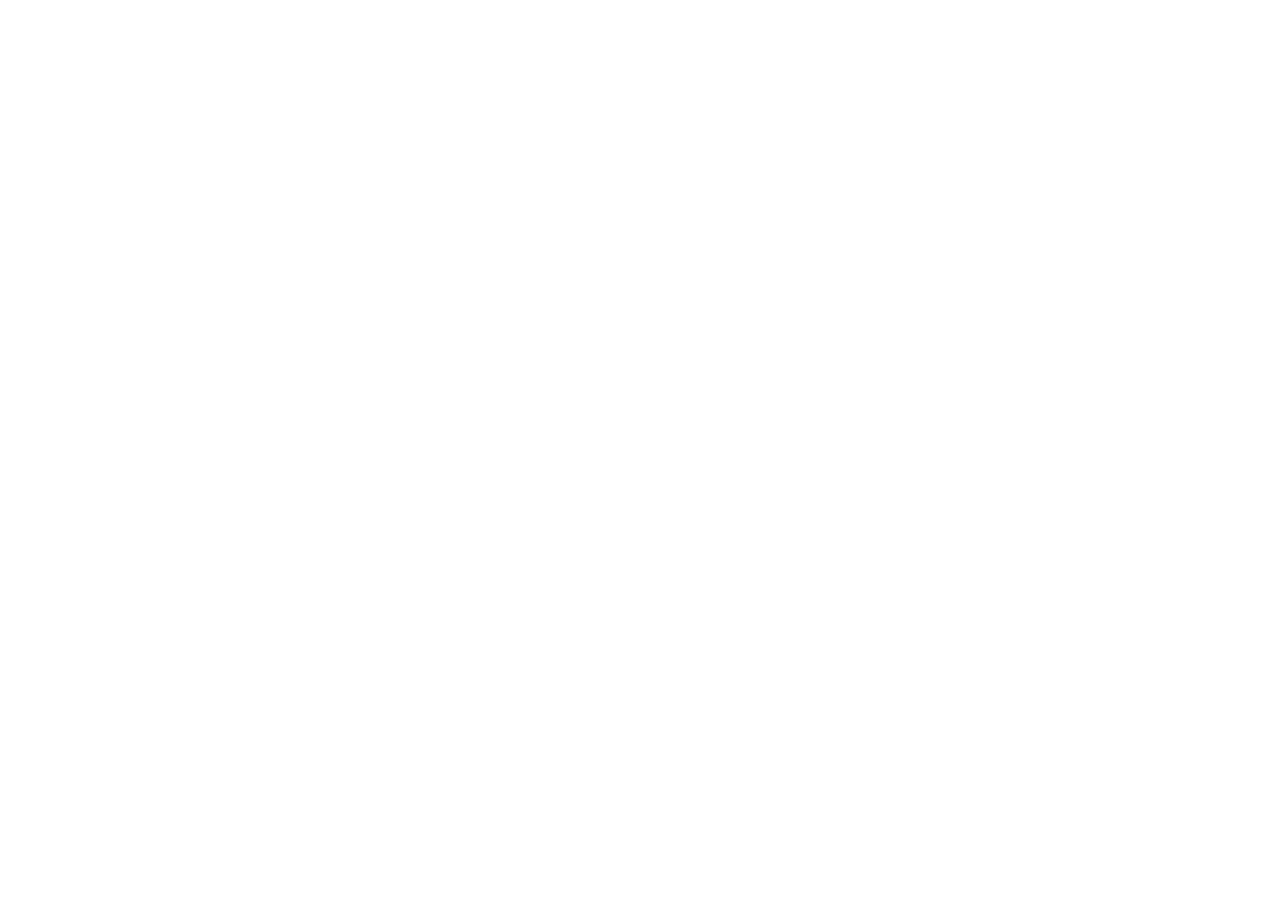
==== index.html @ df0ffbc9 "Updates" ====
<!doctype html><html lang="zh-Hant-TW"><head><meta charset="utf-8"/><meta name="viewport" content="width=device-width,initial-scale=1"/><meta name="description" content="「兩廳院售票系統」為國內最主要藝文票券銷售平台，2020年，兩廳院售票系統委託「國立通大學統計學研究所」分析2013～2019年藝文票券銷售資料，透過數據分析，帶您了解國內藝文消費樣貌及產業發展趨勢。"/><title>兩廳院售票系統消費行為報告</title><link href="./static/css/2.98e8484f.chunk.css" rel="stylesheet"></head><body><noscript>You need to enable JavaScript to run this app.</noscript><div id="root"></div><script>!function(e){function r(r){for(var n,l,a=r[0],f=r[1],i=r[2],p=0,s=[];p<a.length;p++)l=a[p],Object.prototype.hasOwnProperty.call(o,l)&&o[l]&&s.push(o[l][0]),o[l]=0;for(n in f)Object.prototype.hasOwnProperty.call(f,n)&&(e[n]=f[n]);for(c&&c(r);s.length;)s.shift()();return u.push.apply(u,i||[]),t()}function t(){for(var e,r=0;r<u.length;r++){for(var t=u[r],n=!0,a=1;a<t.length;a++){var f=t[a];0!==o[f]&&(n=!1)}n&&(u.splice(r--,1),e=l(l.s=t[0]))}return e}var n={},o={1:0},u=[];function l(r){if(n[r])return n[r].exports;var t=n[r]={i:r,l:!1,exports:{}};return e[r].call(t.exports,t,t.exports,l),t.l=!0,t.exports}l.m=e,l.c=n,l.d=function(e,r,t){l.o(e,r)||Object.defineProperty(e,r,{enumerable:!0,get:t})},l.r=function(e){"undefined"!=typeof Symbol&&Symbol.toStringTag&&Object.defineProperty(e,Symbol.toStringTag,{value:"Module"}),Object.defineProperty(e,"__esModule",{value:!0})},l.t=function(e,r){if(1&r&&(e=l(e)),8&r)return e;if(4&r&&"object"==typeof e&&e&&e.__esModule)return e;var t=Object.create(null);if(l.r(t),Object.defineProperty(t,"default",{enumerable:!0,value:e}),2&r&&"string"!=typeof e)for(var n in e)l.d(t,n,function(r){return e[r]}.bind(null,n));return t},l.n=function(e){var r=e&&e.__esModule?function(){return e.default}:function(){return e};return l.d(r,"a",r),r},l.o=function(e,r){return Object.prototype.hasOwnProperty.call(e,r)},l.p="./";var a=this["webpackJsonpstyled-cra"]=this["webpackJsonpstyled-cra"]||[],f=a.push.bind(a);a.push=r,a=a.slice();for(var i=0;i<a.length;i++)r(a[i]);var c=f;t()}([])</script><script src="./static/js/2.d400d074.chunk.js"></script><script src="./static/js/main.a916b24e.chunk.js"></script></body></html>
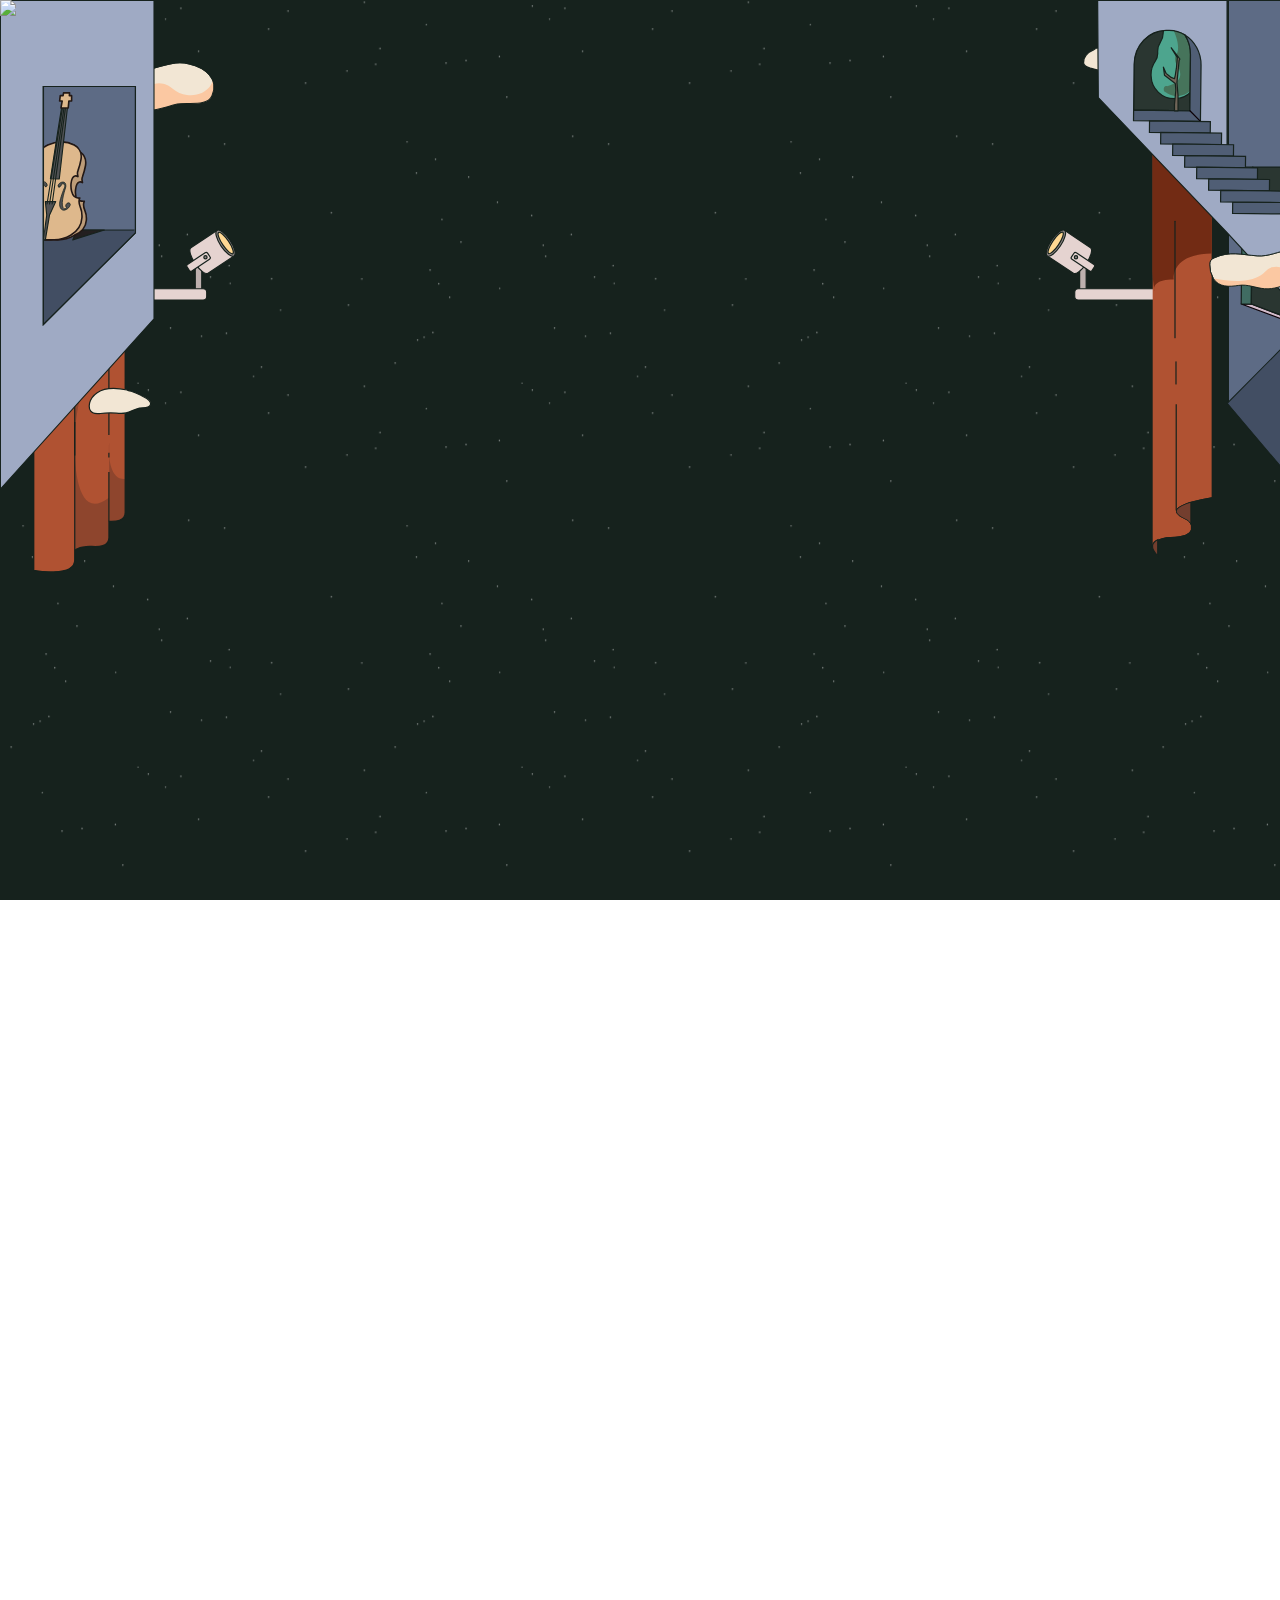
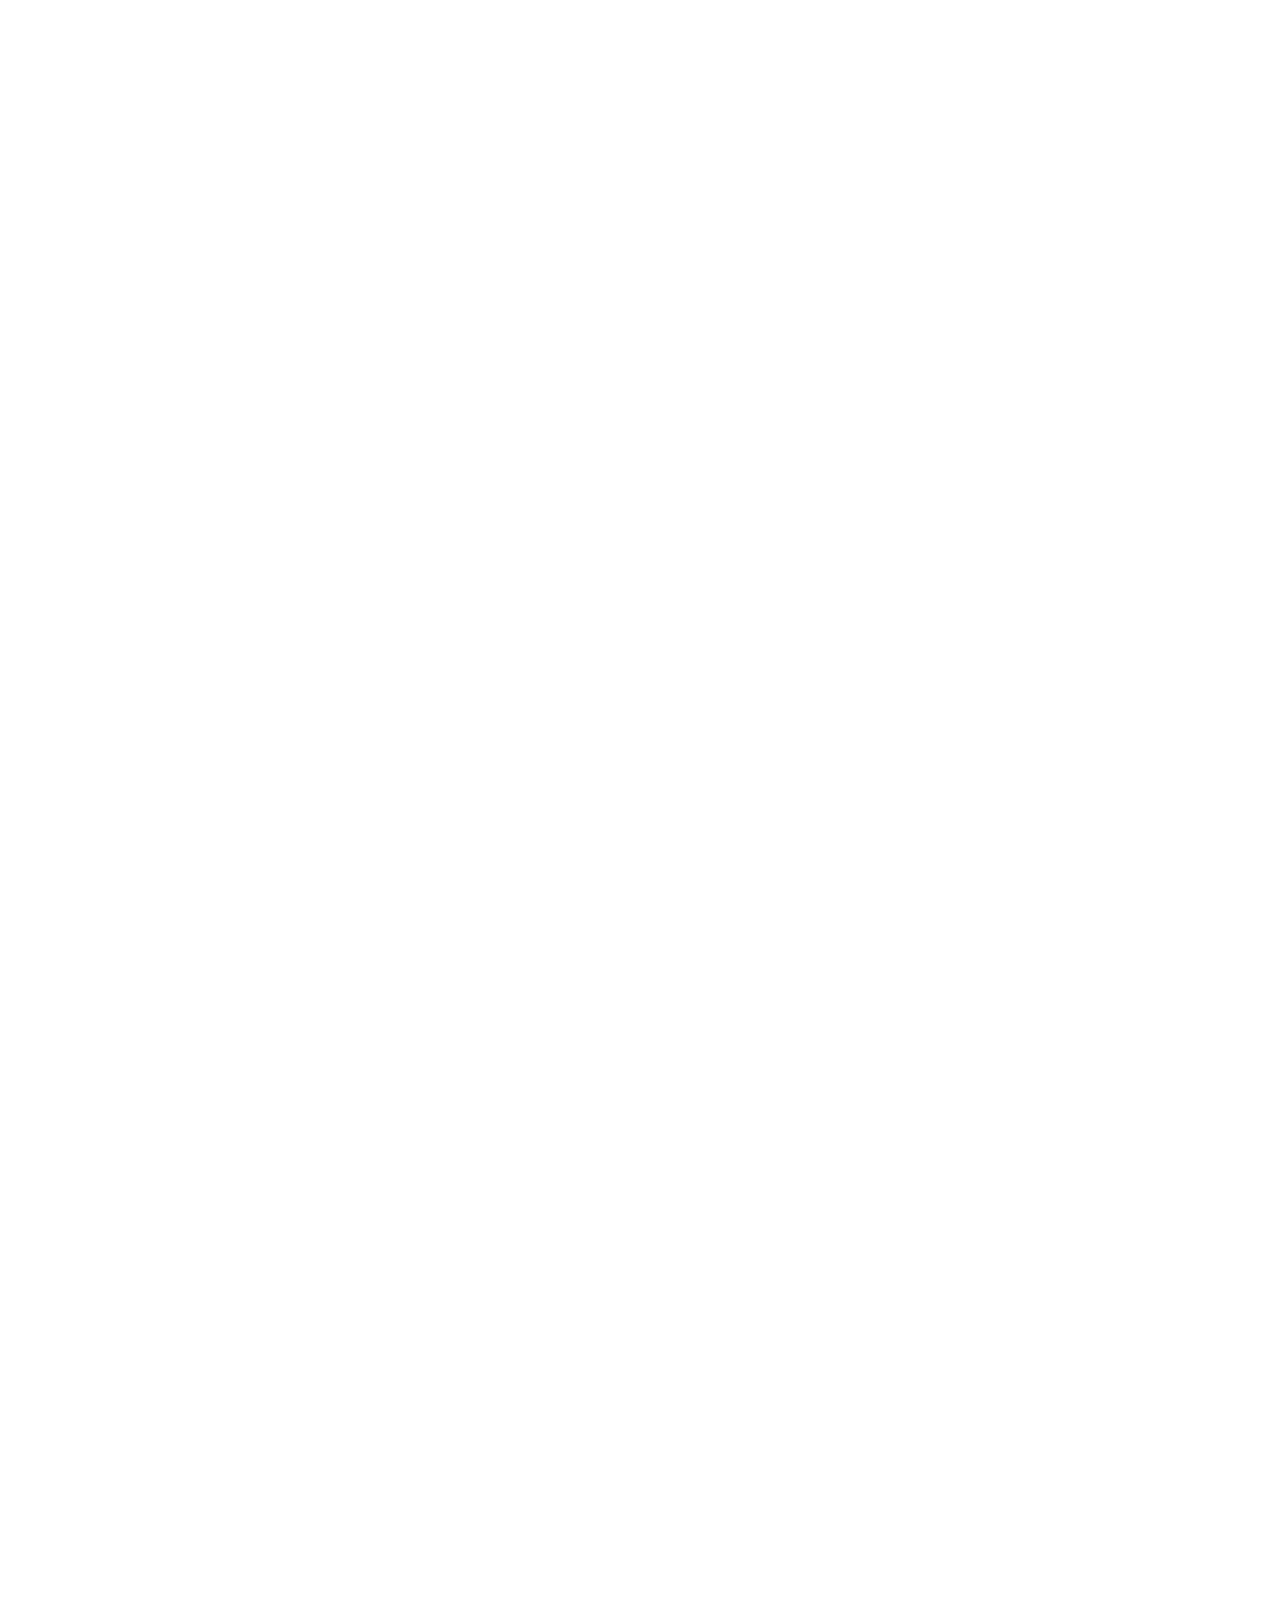
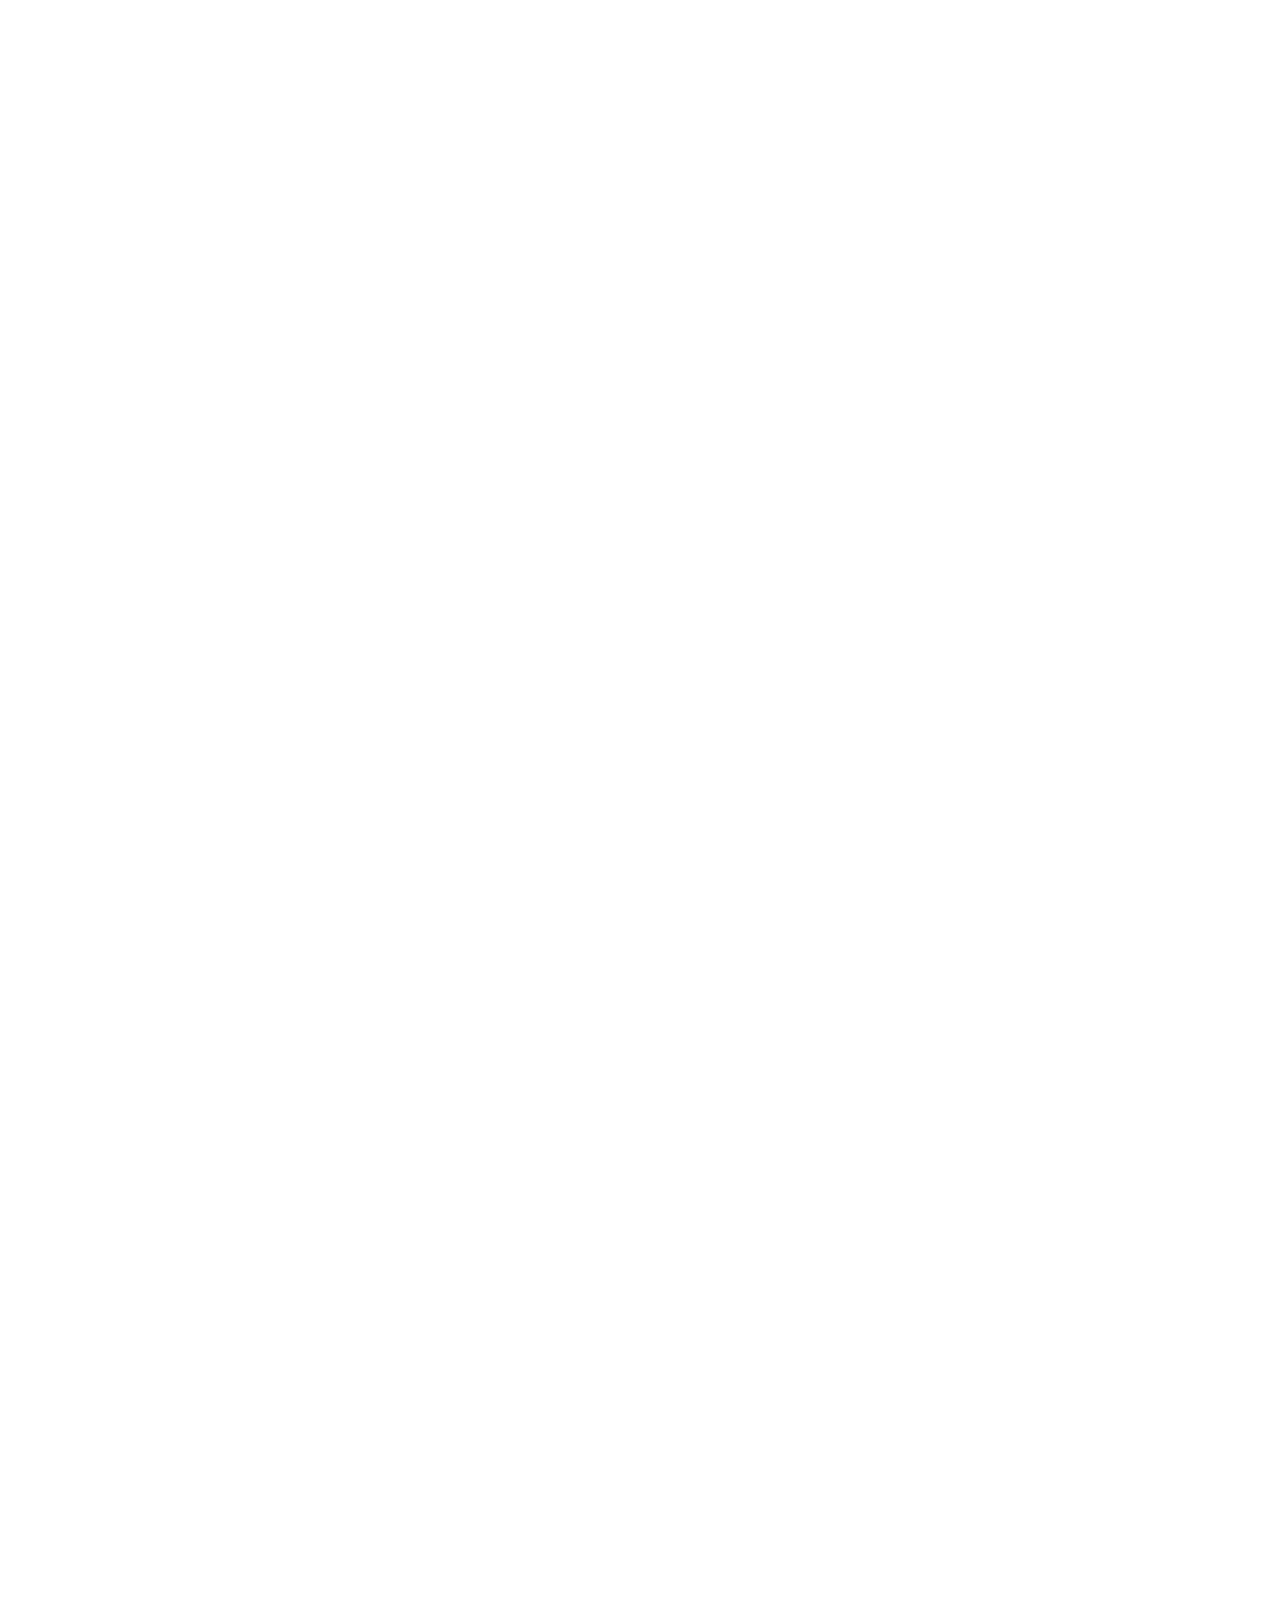
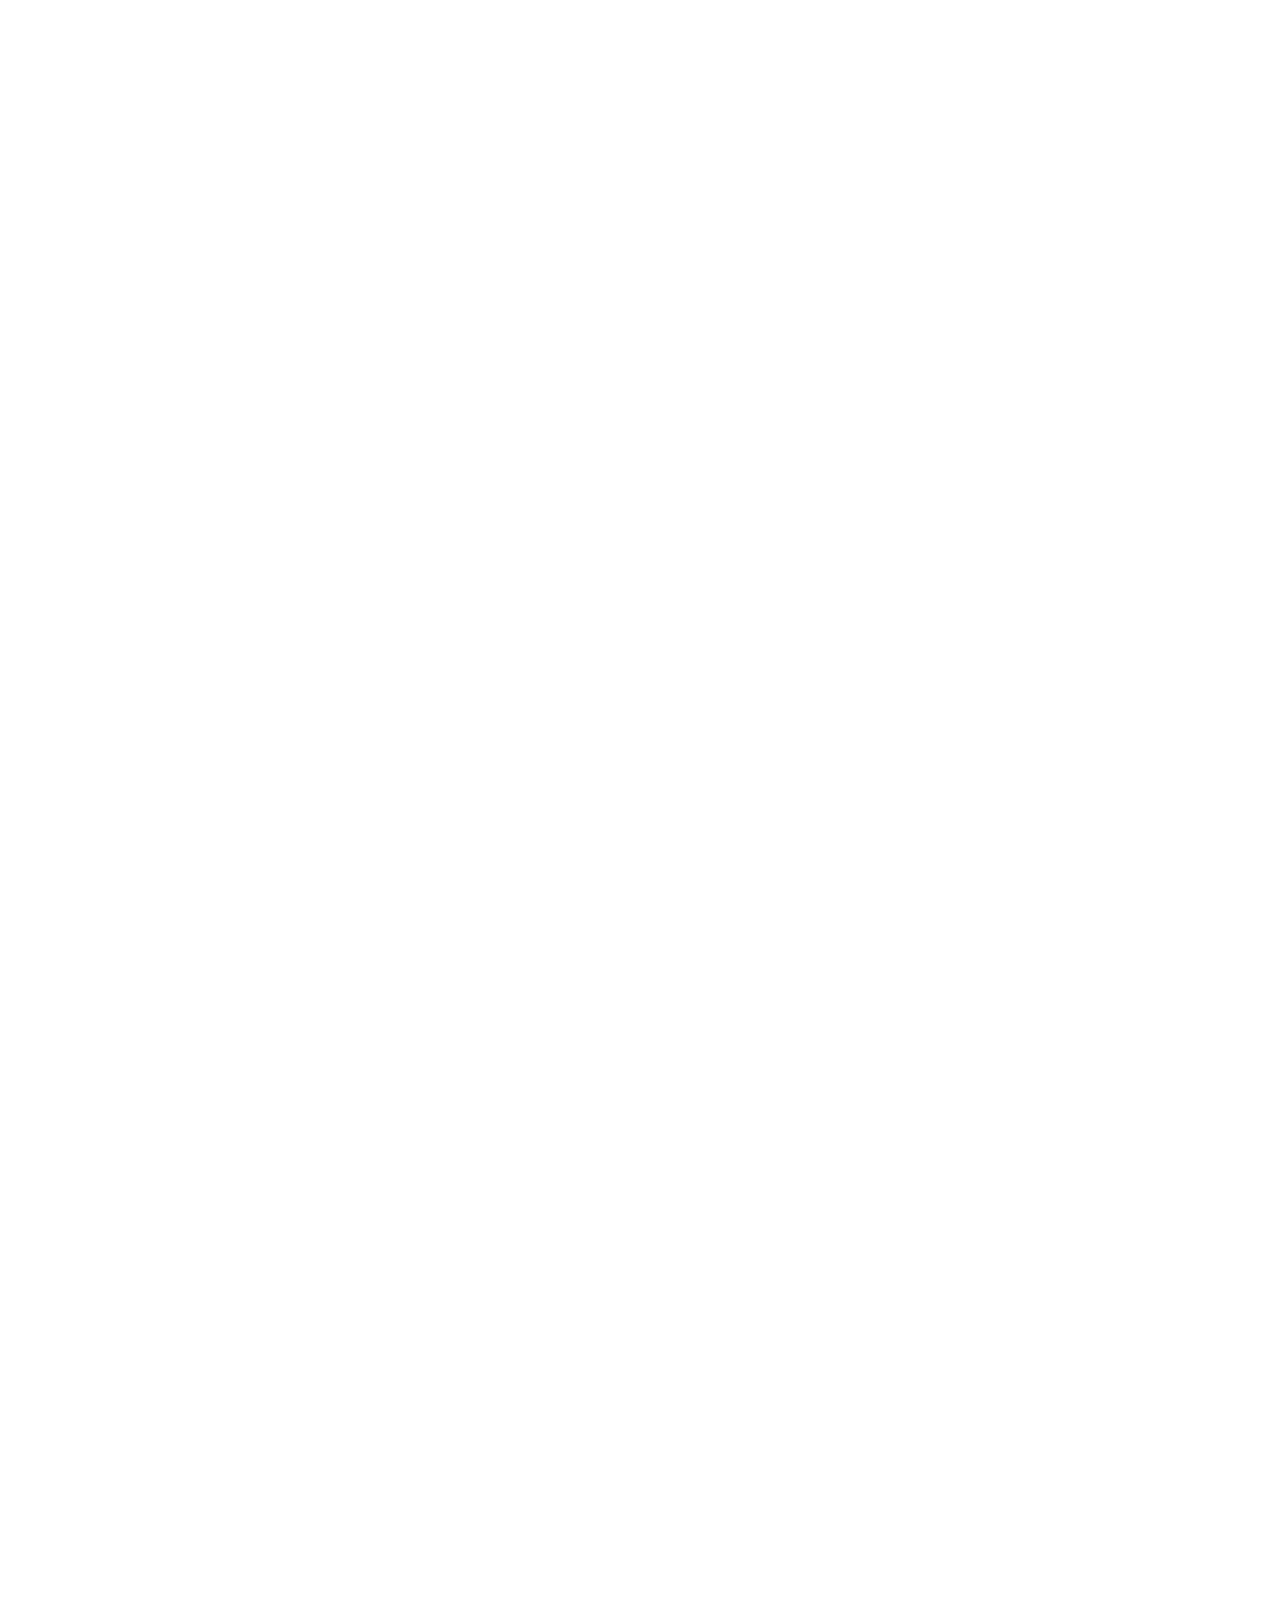
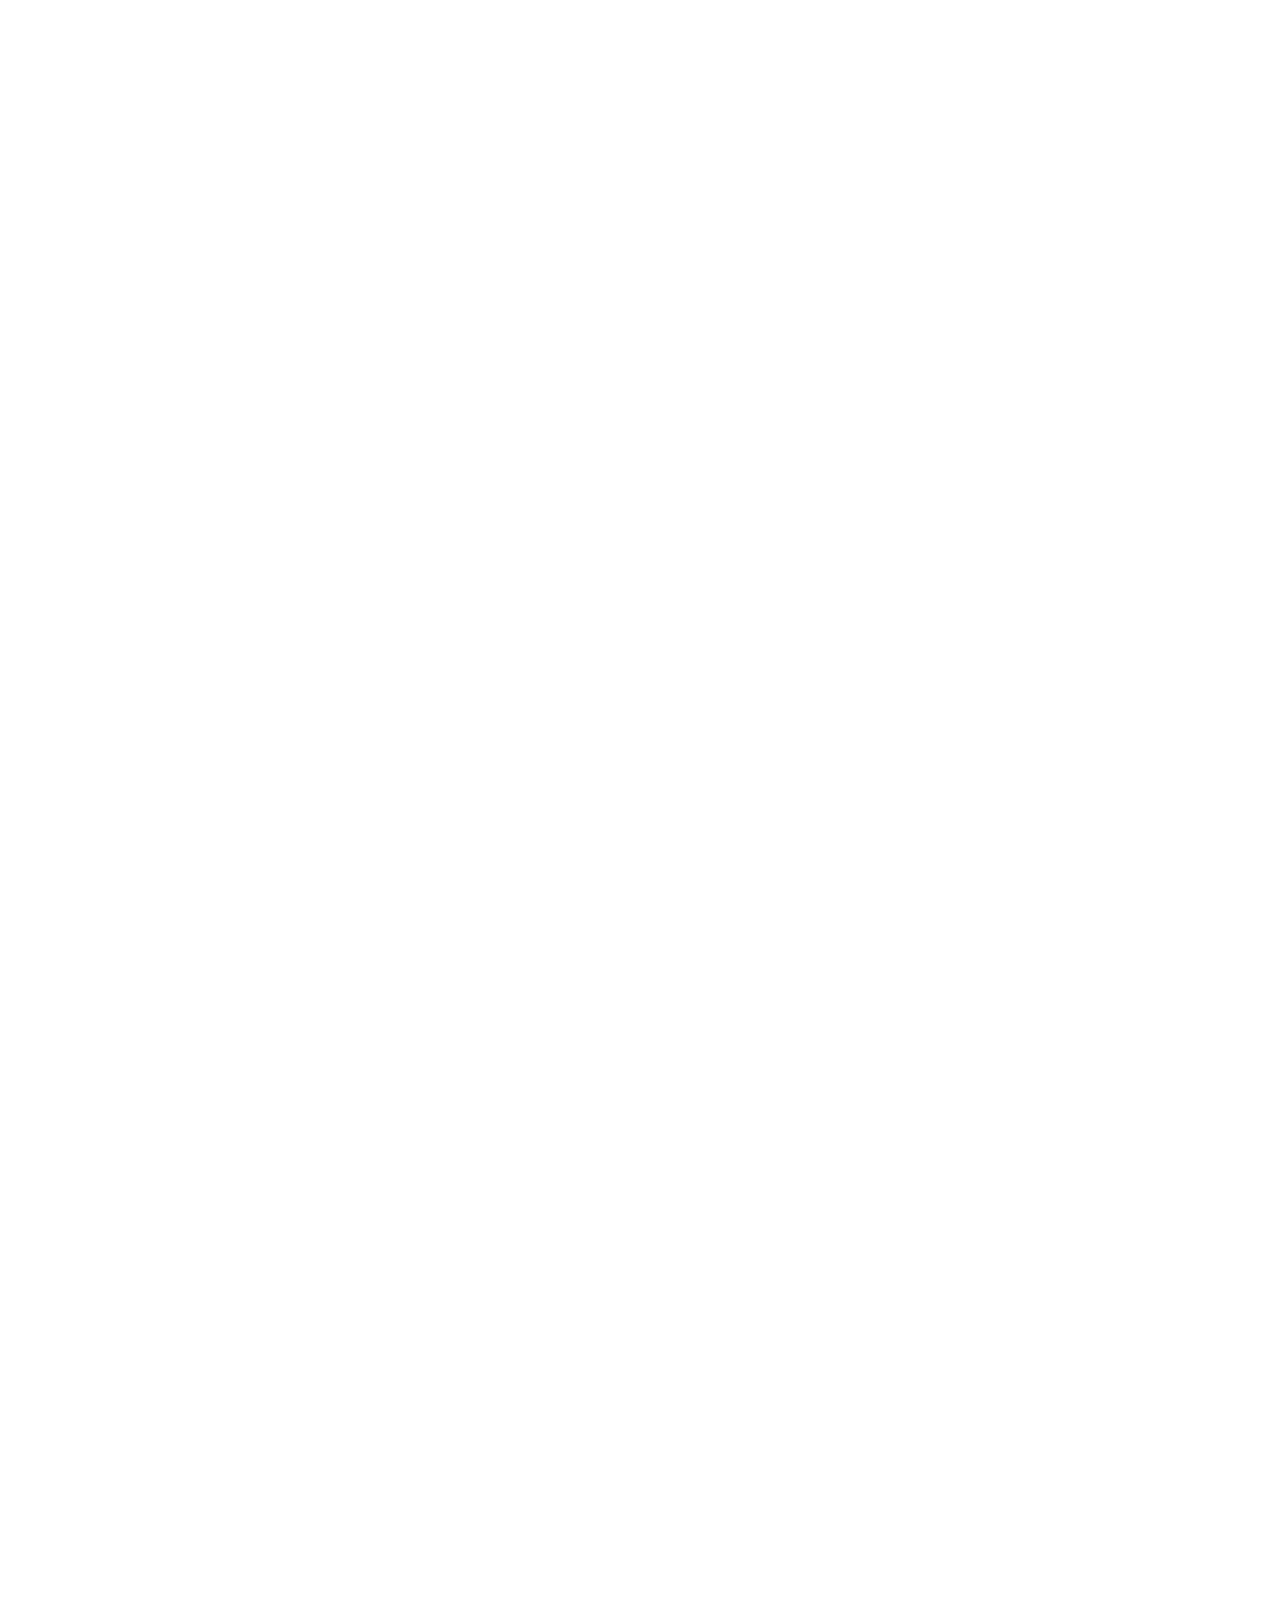
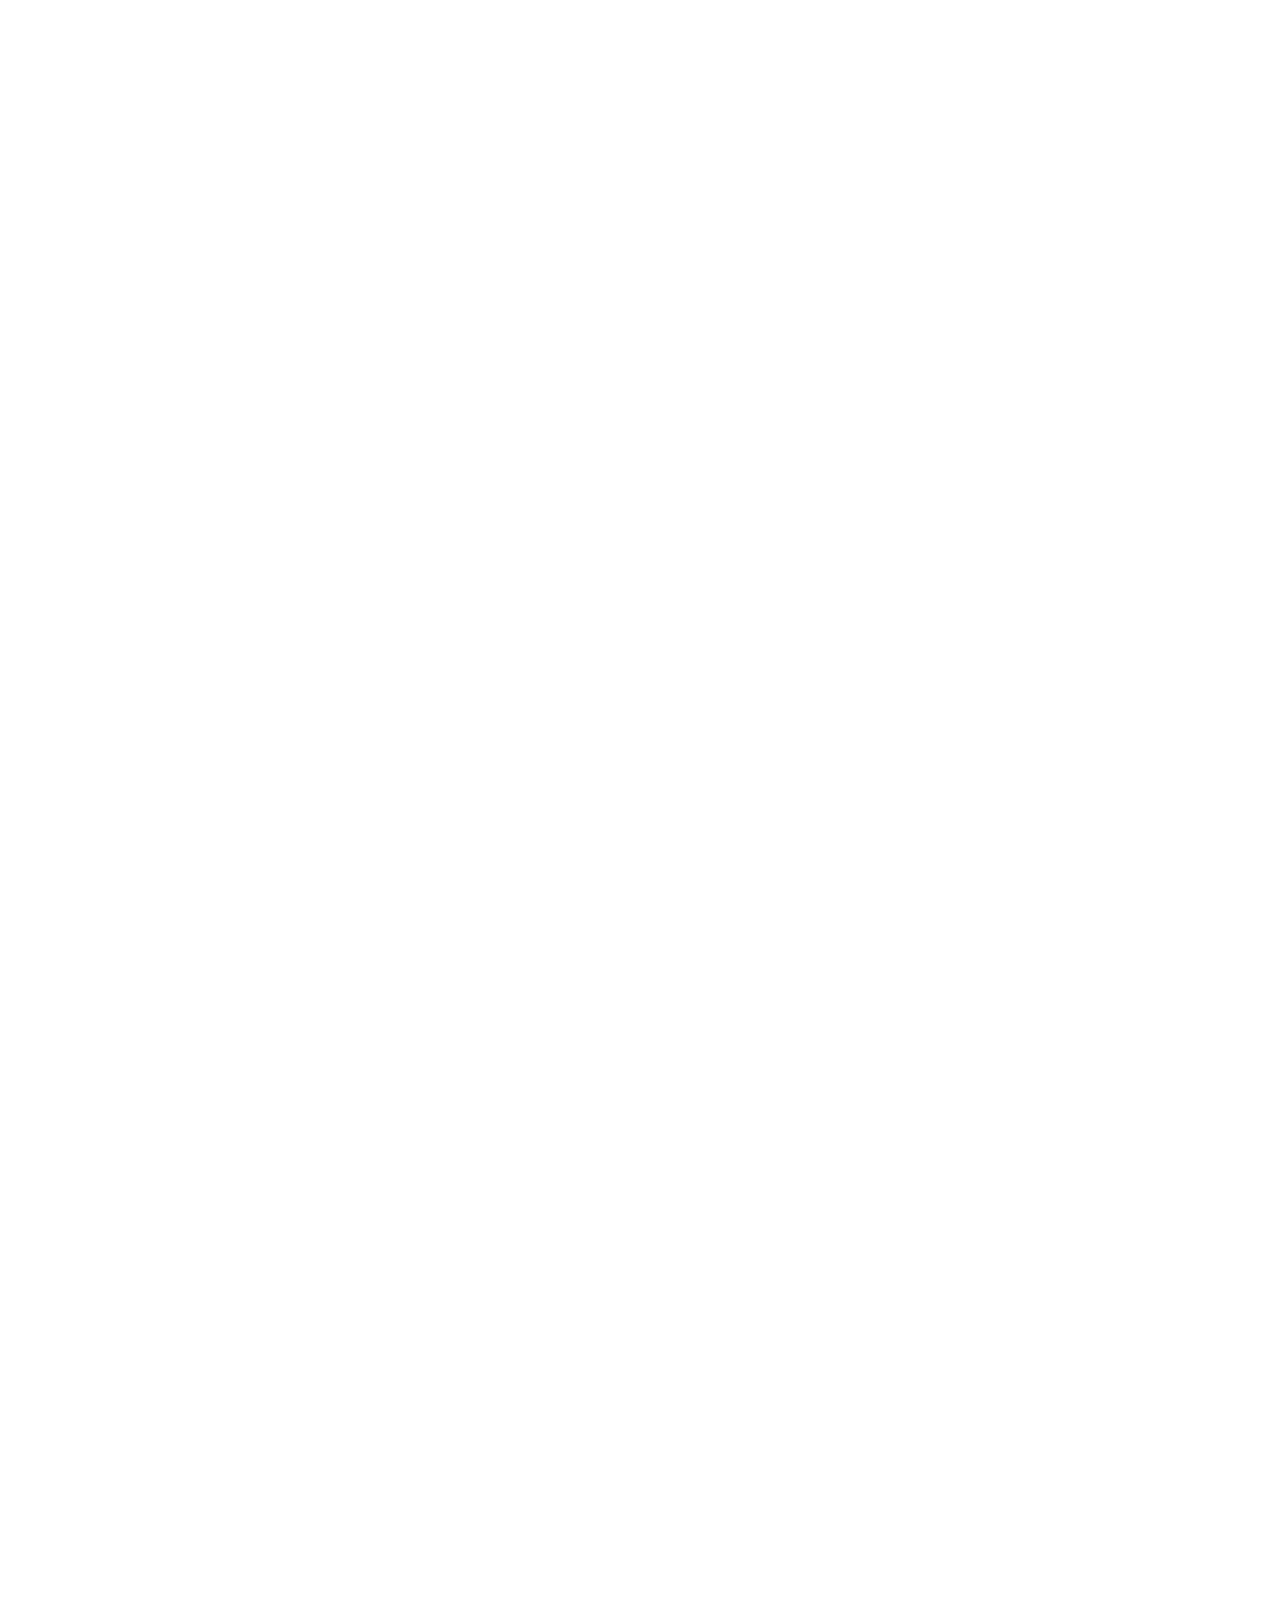
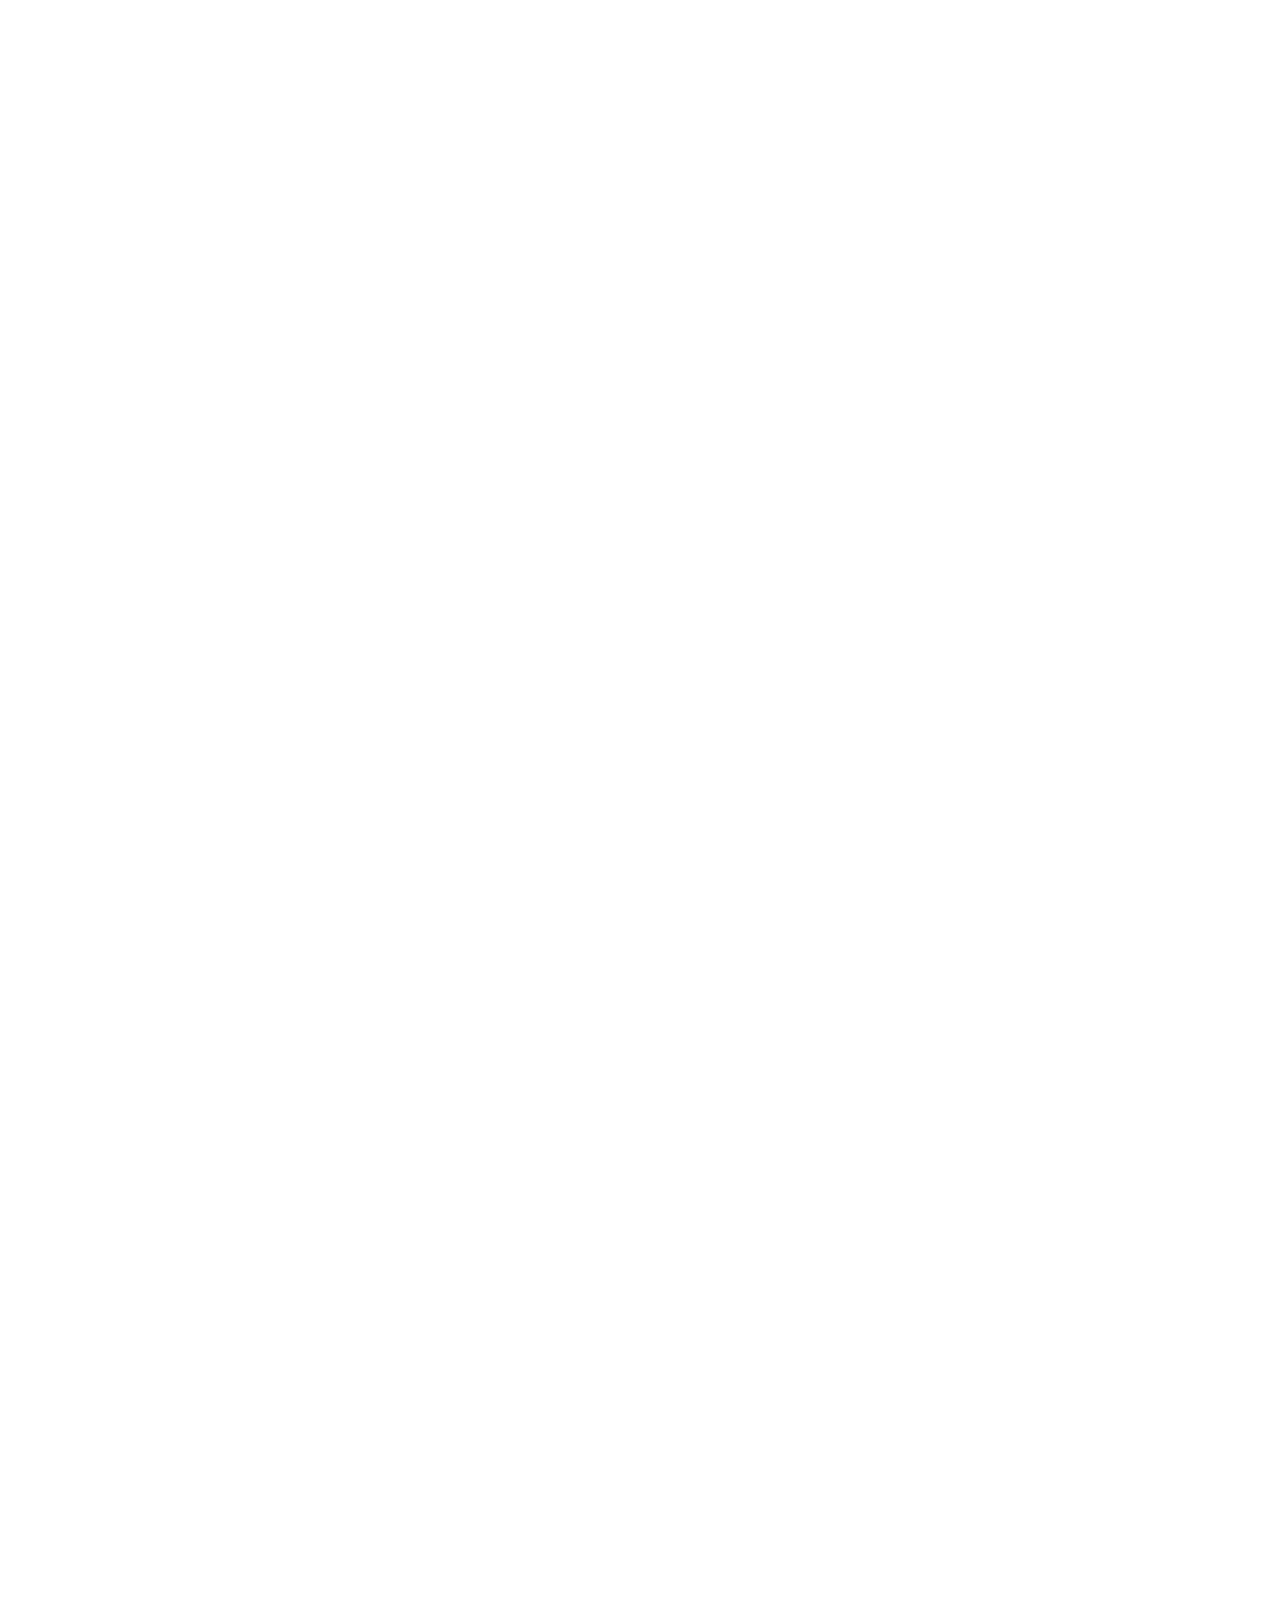
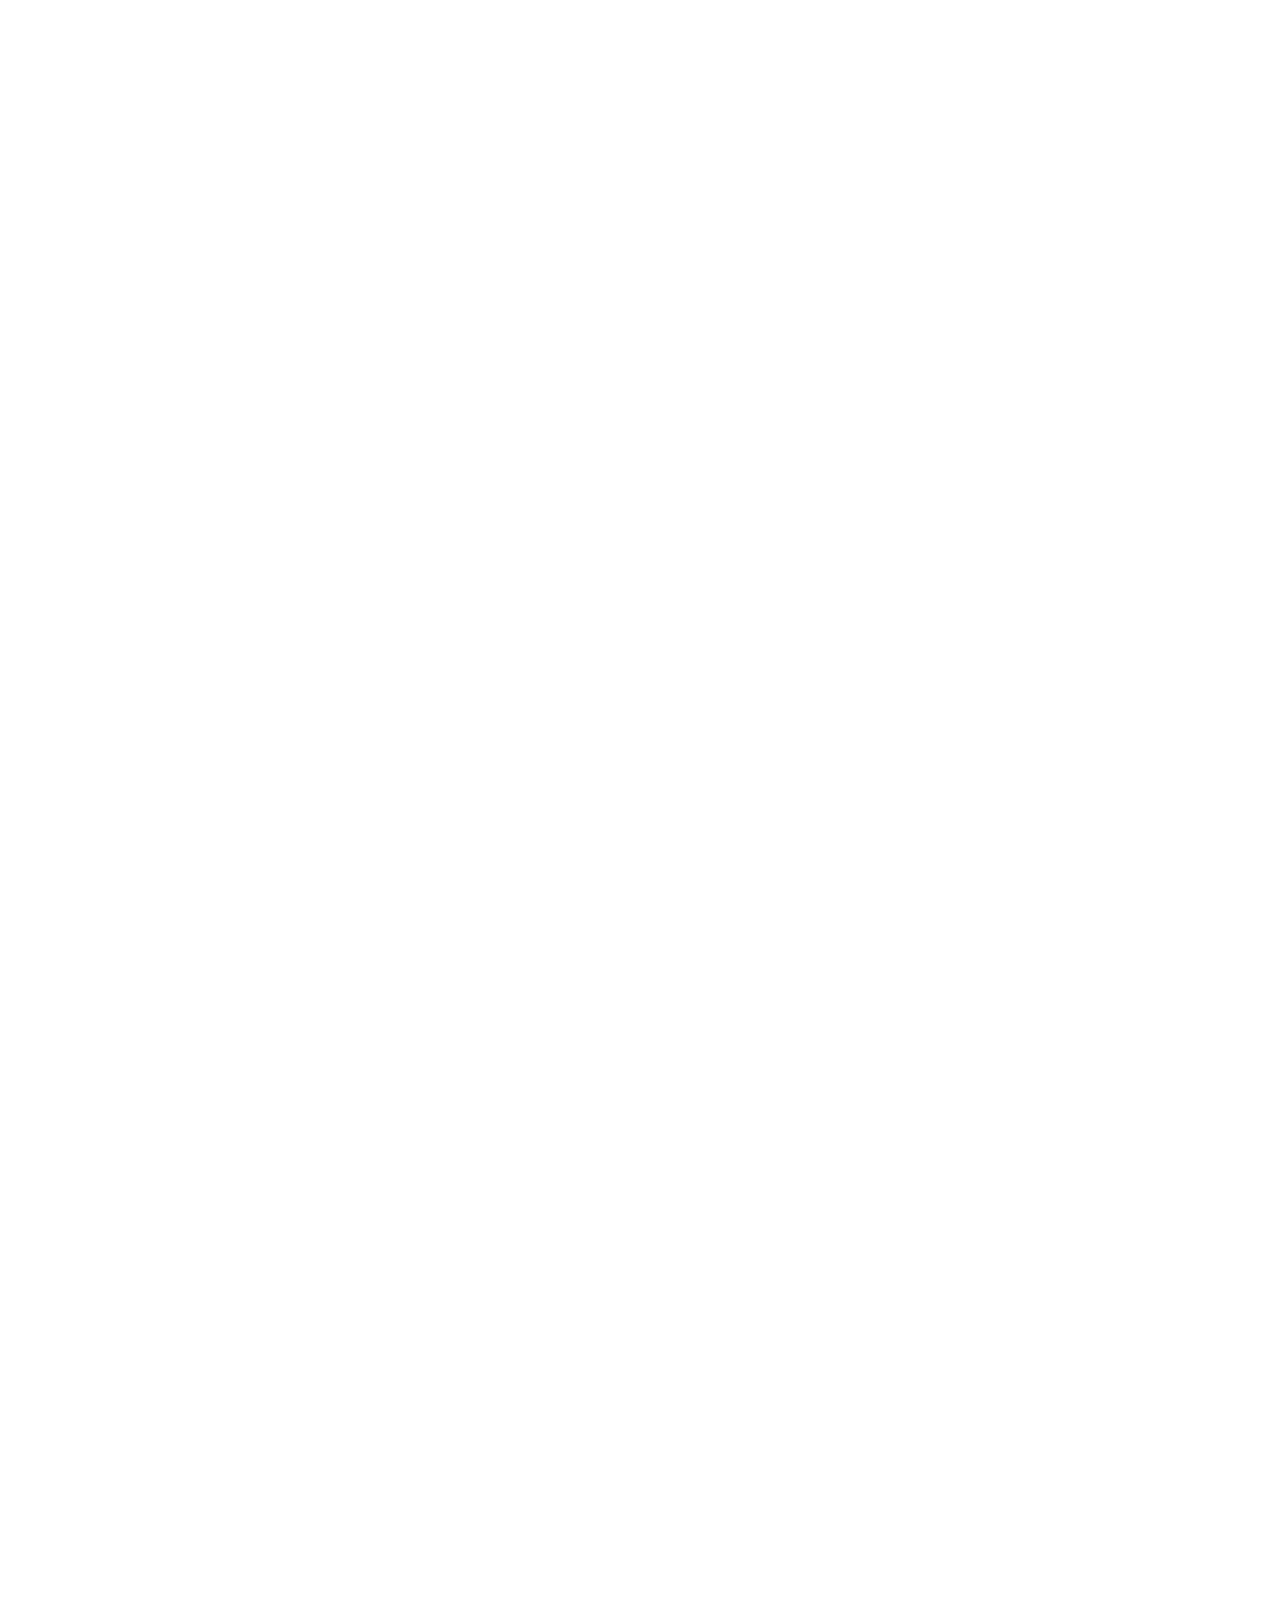
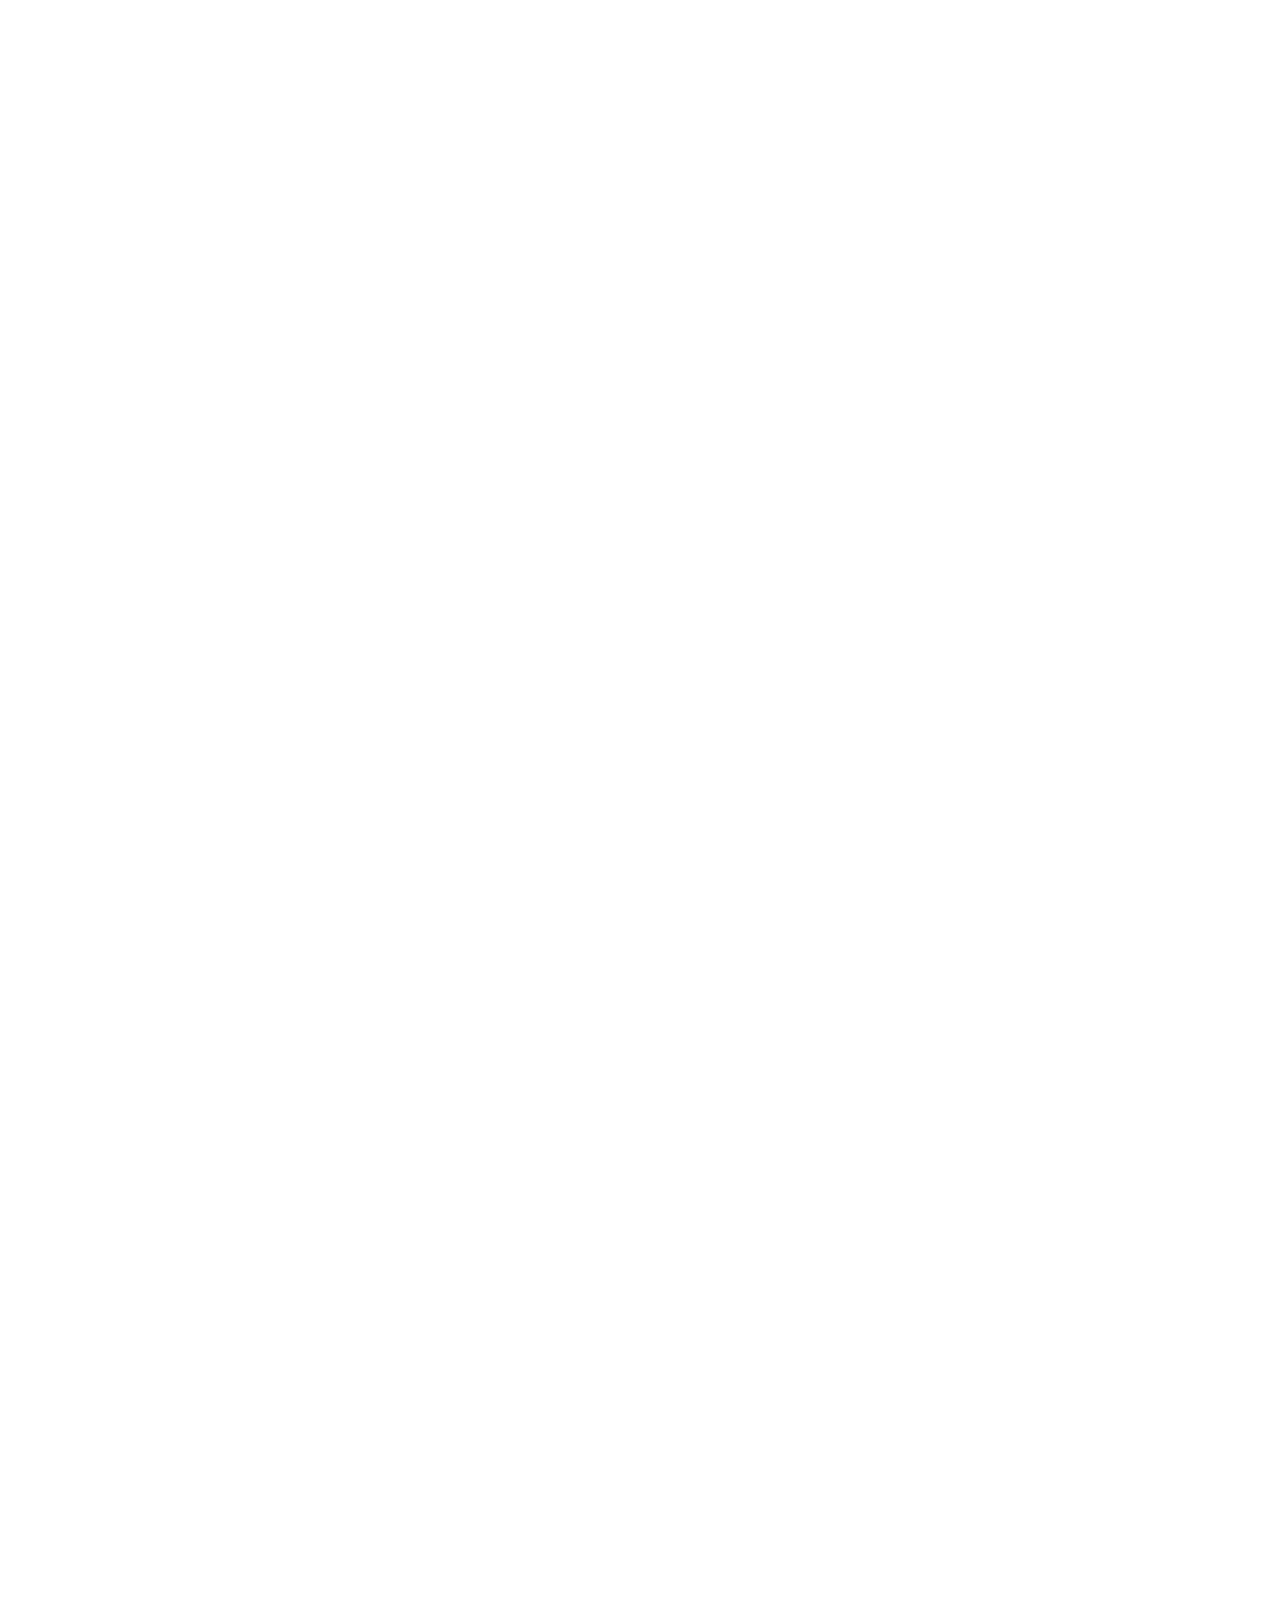
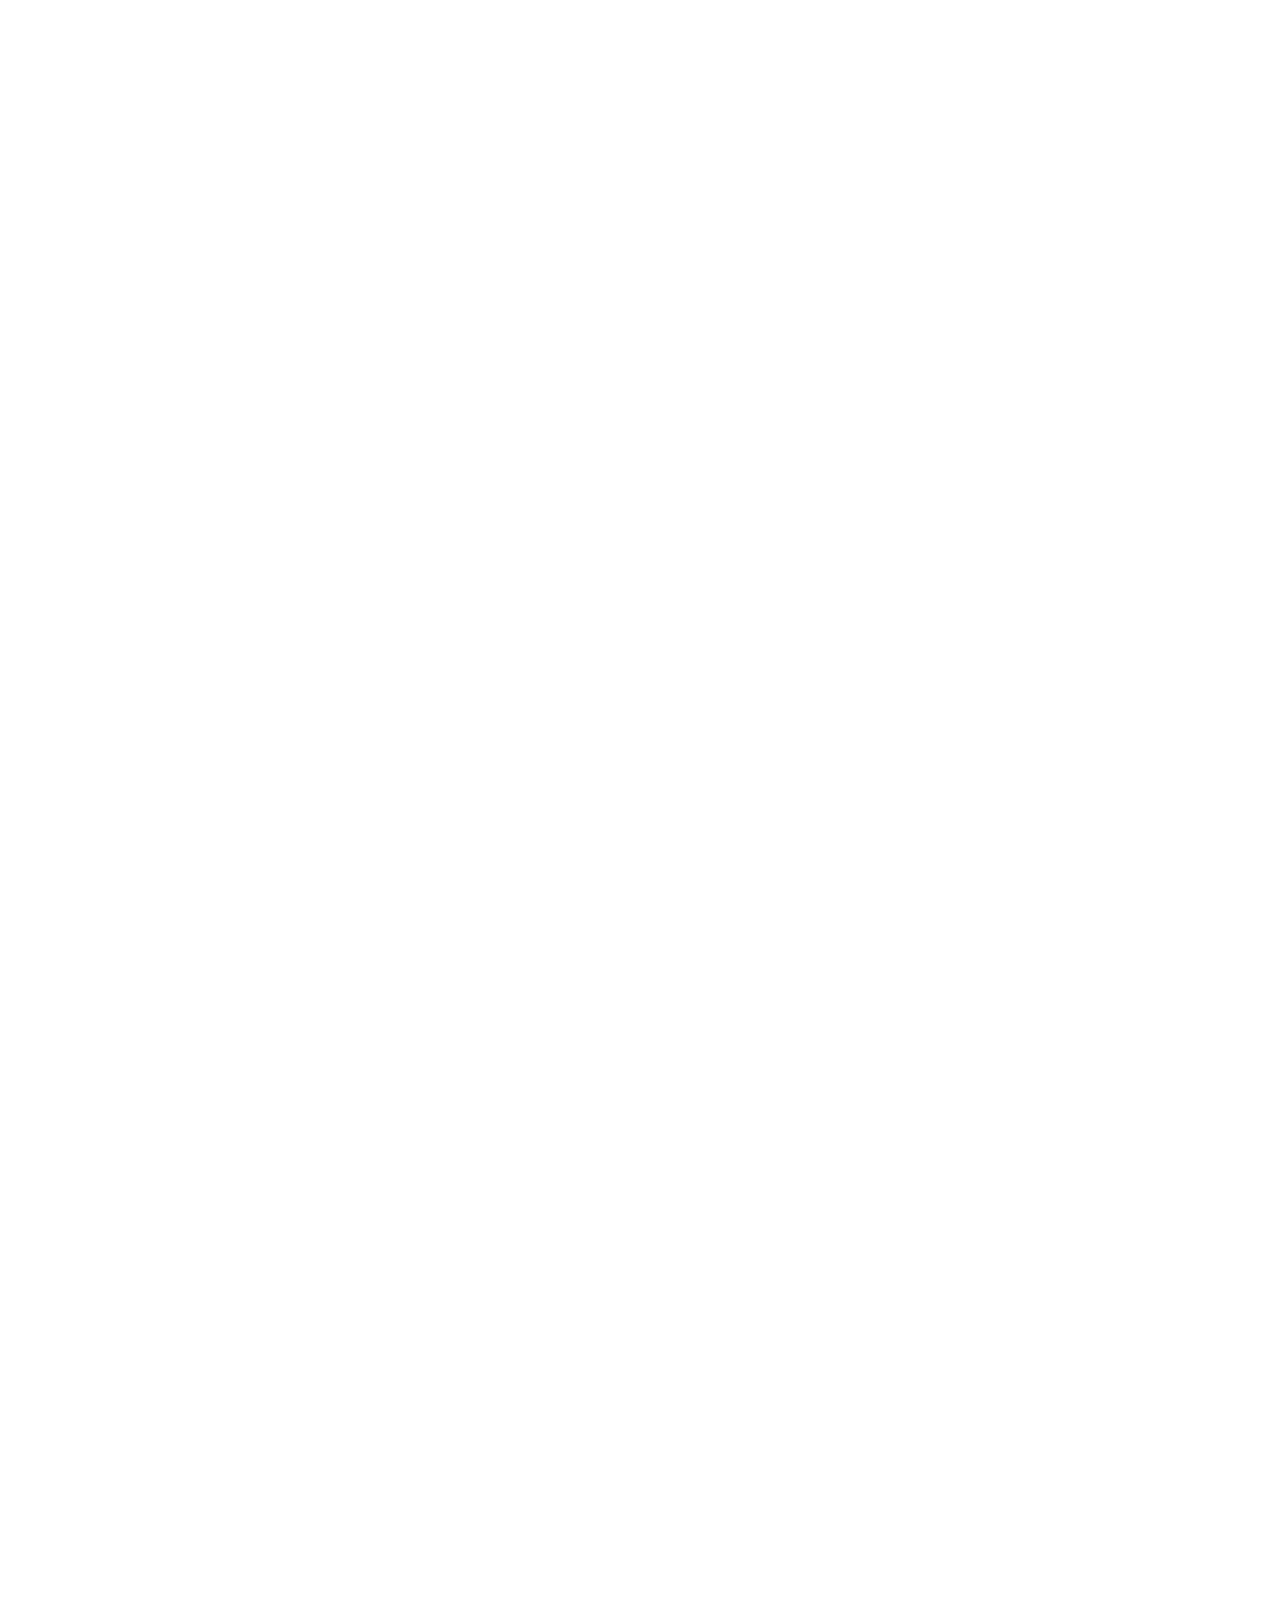
==== commit d676f775: "Updates" ====
--- a/index.html
+++ b/index.html
@@ -1 +1 @@
-<!doctype html><html lang="zh-Hant-TW"><head><meta charset="utf-8"/><meta name="viewport" content="width=device-width,initial-scale=1"/><meta name="description" content="「兩廳院售票系統」為國內最主要藝文票券銷售平台，2020年，兩廳院售票系統委託「國立通大學統計學研究所」分析2013～2019年藝文票券銷售資料，透過數據分析，帶您了解國內藝文消費樣貌及產業發展趨勢。"/><title>兩廳院售票系統消費行為報告</title><link href="./static/css/2.98e8484f.chunk.css" rel="stylesheet"></head><body><noscript>You need to enable JavaScript to run this app.</noscript><div id="root"></div><script>!function(e){function r(r){for(var n,l,a=r[0],f=r[1],i=r[2],p=0,s=[];p<a.length;p++)l=a[p],Object.prototype.hasOwnProperty.call(o,l)&&o[l]&&s.push(o[l][0]),o[l]=0;for(n in f)Object.prototype.hasOwnProperty.call(f,n)&&(e[n]=f[n]);for(c&&c(r);s.length;)s.shift()();return u.push.apply(u,i||[]),t()}function t(){for(var e,r=0;r<u.length;r++){for(var t=u[r],n=!0,a=1;a<t.length;a++){var f=t[a];0!==o[f]&&(n=!1)}n&&(u.splice(r--,1),e=l(l.s=t[0]))}return e}var n={},o={1:0},u=[];function l(r){if(n[r])return n[r].exports;var t=n[r]={i:r,l:!1,exports:{}};return e[r].call(t.exports,t,t.exports,l),t.l=!0,t.exports}l.m=e,l.c=n,l.d=function(e,r,t){l.o(e,r)||Object.defineProperty(e,r,{enumerable:!0,get:t})},l.r=function(e){"undefined"!=typeof Symbol&&Symbol.toStringTag&&Object.defineProperty(e,Symbol.toStringTag,{value:"Module"}),Object.defineProperty(e,"__esModule",{value:!0})},l.t=function(e,r){if(1&r&&(e=l(e)),8&r)return e;if(4&r&&"object"==typeof e&&e&&e.__esModule)return e;var t=Object.create(null);if(l.r(t),Object.defineProperty(t,"default",{enumerable:!0,value:e}),2&r&&"string"!=typeof e)for(var n in e)l.d(t,n,function(r){return e[r]}.bind(null,n));return t},l.n=function(e){var r=e&&e.__esModule?function(){return e.default}:function(){return e};return l.d(r,"a",r),r},l.o=function(e,r){return Object.prototype.hasOwnProperty.call(e,r)},l.p="./";var a=this["webpackJsonpstyled-cra"]=this["webpackJsonpstyled-cra"]||[],f=a.push.bind(a);a.push=r,a=a.slice();for(var i=0;i<a.length;i++)r(a[i]);var c=f;t()}([])</script><script src="./static/js/2.d400d074.chunk.js"></script><script src="./static/js/main.a916b24e.chunk.js"></script></body></html>+<!doctype html><html lang="zh-Hant-TW"><head><meta charset="utf-8"/><meta name="viewport" content="width=device-width,initial-scale=1"/><meta name="description" content="「兩廳院售票系統」為國內最主要藝文票券銷售平台，2020年，兩廳院售票系統委託「國立通大學統計學研究所」分析2013～2019年藝文票券銷售資料，透過數據分析，帶您了解國內藝文消費樣貌及產業發展趨勢。"/><title>兩廳院售票系統消費行為報告</title><link href="./static/css/2.20c35983.chunk.css" rel="stylesheet"></head><body><noscript>You need to enable JavaScript to run this app.</noscript><div id="root"></div><script>!function(e){function r(r){for(var n,l,a=r[0],f=r[1],i=r[2],p=0,s=[];p<a.length;p++)l=a[p],Object.prototype.hasOwnProperty.call(o,l)&&o[l]&&s.push(o[l][0]),o[l]=0;for(n in f)Object.prototype.hasOwnProperty.call(f,n)&&(e[n]=f[n]);for(c&&c(r);s.length;)s.shift()();return u.push.apply(u,i||[]),t()}function t(){for(var e,r=0;r<u.length;r++){for(var t=u[r],n=!0,a=1;a<t.length;a++){var f=t[a];0!==o[f]&&(n=!1)}n&&(u.splice(r--,1),e=l(l.s=t[0]))}return e}var n={},o={1:0},u=[];function l(r){if(n[r])return n[r].exports;var t=n[r]={i:r,l:!1,exports:{}};return e[r].call(t.exports,t,t.exports,l),t.l=!0,t.exports}l.m=e,l.c=n,l.d=function(e,r,t){l.o(e,r)||Object.defineProperty(e,r,{enumerable:!0,get:t})},l.r=function(e){"undefined"!=typeof Symbol&&Symbol.toStringTag&&Object.defineProperty(e,Symbol.toStringTag,{value:"Module"}),Object.defineProperty(e,"__esModule",{value:!0})},l.t=function(e,r){if(1&r&&(e=l(e)),8&r)return e;if(4&r&&"object"==typeof e&&e&&e.__esModule)return e;var t=Object.create(null);if(l.r(t),Object.defineProperty(t,"default",{enumerable:!0,value:e}),2&r&&"string"!=typeof e)for(var n in e)l.d(t,n,function(r){return e[r]}.bind(null,n));return t},l.n=function(e){var r=e&&e.__esModule?function(){return e.default}:function(){return e};return l.d(r,"a",r),r},l.o=function(e,r){return Object.prototype.hasOwnProperty.call(e,r)},l.p="./";var a=this["webpackJsonpstyled-cra"]=this["webpackJsonpstyled-cra"]||[],f=a.push.bind(a);a.push=r,a=a.slice();for(var i=0;i<a.length;i++)r(a[i]);var c=f;t()}([])</script><script src="./static/js/2.ee20896f.chunk.js"></script><script src="./static/js/main.5aaf200c.chunk.js"></script></body></html>--- a/static/css/2.20c35983.chunk.css
+++ b/static/css/2.20c35983.chunk.css
@@ -0,0 +1,2 @@
+@charset "UTF-8";*,:after,:before{box-sizing:border-box}:after,:before{text-decoration:inherit;vertical-align:inherit}html{cursor:default;line-height:1.5;-moz-tab-size:4;tab-size:4;-webkit-tap-highlight-color:transparent;-ms-text-size-adjust:100%;-webkit-text-size-adjust:100%;word-break:break-word}body{margin:0}h1{font-size:2em;margin:.67em 0}dl dl,dl ol,dl ul,ol dl,ol ol,ol ul,ul dl,ul ol,ul ul{margin:0}hr{height:0;overflow:visible}main{display:block}nav ol,nav ul{list-style:none;padding:0}pre{font-family:monospace,monospace;font-size:1em}a{background-color:transparent}abbr[title]{text-decoration:underline;-webkit-text-decoration:underline dotted;text-decoration:underline dotted}b,strong{font-weight:bolder}code,kbd,samp{font-family:monospace,monospace;font-size:1em}small{font-size:80%}audio,canvas,iframe,img,svg,video{vertical-align:middle}audio,video{display:inline-block}audio:not([controls]){display:none;height:0}iframe,img{border-style:none}svg:not([fill]){fill:currentColor}svg:not(:root){overflow:hidden}table{border-collapse:collapse}button,input,select{margin:0}button{overflow:visible;text-transform:none}[type=button],[type=reset],[type=submit],button{-webkit-appearance:button}fieldset{border:1px solid #a0a0a0;padding:.35em .75em .625em}input{overflow:visible}legend{color:inherit;display:table;max-width:100%;white-space:normal}progress{display:inline-block;vertical-align:baseline}select{text-transform:none}textarea{margin:0;overflow:auto;resize:vertical}[type=checkbox],[type=radio]{padding:0}[type=search]{-webkit-appearance:textfield;outline-offset:-2px}::-webkit-inner-spin-button,::-webkit-outer-spin-button{height:auto}::-webkit-input-placeholder{color:inherit;opacity:.54}::-webkit-search-decoration{-webkit-appearance:none}::-webkit-file-upload-button{-webkit-appearance:button;font:inherit}::-moz-focus-inner{border-style:none;padding:0}:-moz-focusring{outline:1px dotted ButtonText}:-moz-ui-invalid{box-shadow:none}details,dialog{display:block}dialog{background-color:#fff;border:solid;color:#000;height:-moz-fit-content;height:-webkit-fit-content;height:fit-content;left:0;margin:auto;padding:1em;position:absolute;right:0;width:-moz-fit-content;width:-webkit-fit-content;width:fit-content}dialog:not([open]){display:none}summary{display:list-item}canvas{display:inline-block}template{display:none}[tabindex],a,area,button,input,label,select,summary,textarea{touch-action:manipulation}[hidden]{display:none}[aria-busy=true]{cursor:progress}[aria-controls]{cursor:pointer}[aria-disabled=true],[disabled]{cursor:not-allowed}[aria-hidden=false][hidden]{display:inline;display:initial}[aria-hidden=false][hidden]:not(:focus){clip:rect(0,0,0,0);position:absolute}.slick-slider{box-sizing:border-box;-webkit-user-select:none;-moz-user-select:none;-ms-user-select:none;user-select:none;-webkit-touch-callout:none;-khtml-user-select:none;touch-action:pan-y;-webkit-tap-highlight-color:transparent}.slick-list,.slick-slider{position:relative;display:block}.slick-list{overflow:hidden;margin:0;padding:0}.slick-list:focus{outline:none}.slick-list.dragging{cursor:pointer;cursor:hand}.slick-slider .slick-list,.slick-slider .slick-track{transform:translateZ(0)}.slick-track{position:relative;top:0;left:0;display:block;margin-left:auto;margin-right:auto}.slick-track:after,.slick-track:before{display:table;content:""}.slick-track:after{clear:both}.slick-loading .slick-track{visibility:hidden}.slick-slide{display:none;float:left;height:100%;min-height:1px}[dir=rtl] .slick-slide{float:right}.slick-slide img{display:block}.slick-slide.slick-loading img{display:none}.slick-slide.dragging img{pointer-events:none}.slick-initialized .slick-slide{display:block}.slick-loading .slick-slide{visibility:hidden}.slick-vertical .slick-slide{display:block;height:auto;border:1px solid transparent}.slick-arrow.slick-hidden{display:none}.slick-loading .slick-list{background:#fff url([data-uri]) 50% no-repeat}@font-face{font-family:"slick";font-weight:400;font-style:normal;src:url(../../static/media/slick.ced611da.eot);src:url(../../static/media/slick.ced611da.eot?#iefix) format("embedded-opentype"),url(../../static/media/slick.b7c9e1e4.woff) format("woff"),url(../../static/media/slick.d41f55a7.ttf) format("truetype"),url(../../static/media/slick.f97e3bbf.svg#slick) format("svg")}.slick-next,.slick-prev{font-size:0;line-height:0;position:absolute;top:50%;display:block;width:20px;height:20px;padding:0;transform:translateY(-50%);cursor:pointer;border:none}.slick-next,.slick-next:focus,.slick-next:hover,.slick-prev,.slick-prev:focus,.slick-prev:hover{color:transparent;outline:none;background:transparent}.slick-next:focus:before,.slick-next:hover:before,.slick-prev:focus:before,.slick-prev:hover:before{opacity:1}.slick-next.slick-disabled:before,.slick-prev.slick-disabled:before{opacity:.25}.slick-next:before,.slick-prev:before{font-family:"slick";font-size:20px;line-height:1;opacity:.75;color:#fff;-webkit-font-smoothing:antialiased;-moz-osx-font-smoothing:grayscale}.slick-prev{left:-25px}[dir=rtl] .slick-prev{right:-25px;left:auto}.slick-prev:before{content:"←"}[dir=rtl] .slick-prev:before{content:"→"}.slick-next{right:-25px}[dir=rtl] .slick-next{right:auto;left:-25px}.slick-next:before{content:"→"}[dir=rtl] .slick-next:before{content:"←"}.slick-dotted.slick-slider{margin-bottom:30px}.slick-dots{position:absolute;bottom:-25px;display:block;width:100%;padding:0;margin:0;list-style:none;text-align:center}.slick-dots li{position:relative;display:inline-block;margin:0 5px;padding:0}.slick-dots li,.slick-dots li button{width:20px;height:20px;cursor:pointer}.slick-dots li button{font-size:0;line-height:0;display:block;padding:5px;color:transparent;border:0;outline:none;background:transparent}.slick-dots li button:focus,.slick-dots li button:hover{outline:none}.slick-dots li button:focus:before,.slick-dots li button:hover:before{opacity:1}.slick-dots li button:before{font-family:"slick";font-size:6px;line-height:20px;position:absolute;top:0;left:0;width:20px;height:20px;content:"•";text-align:center;opacity:.25;color:#000;-webkit-font-smoothing:antialiased;-moz-osx-font-smoothing:grayscale}.slick-dots li.slick-active button:before{opacity:.75;color:#000}
+/*# sourceMappingURL=2.20c35983.chunk.css.map */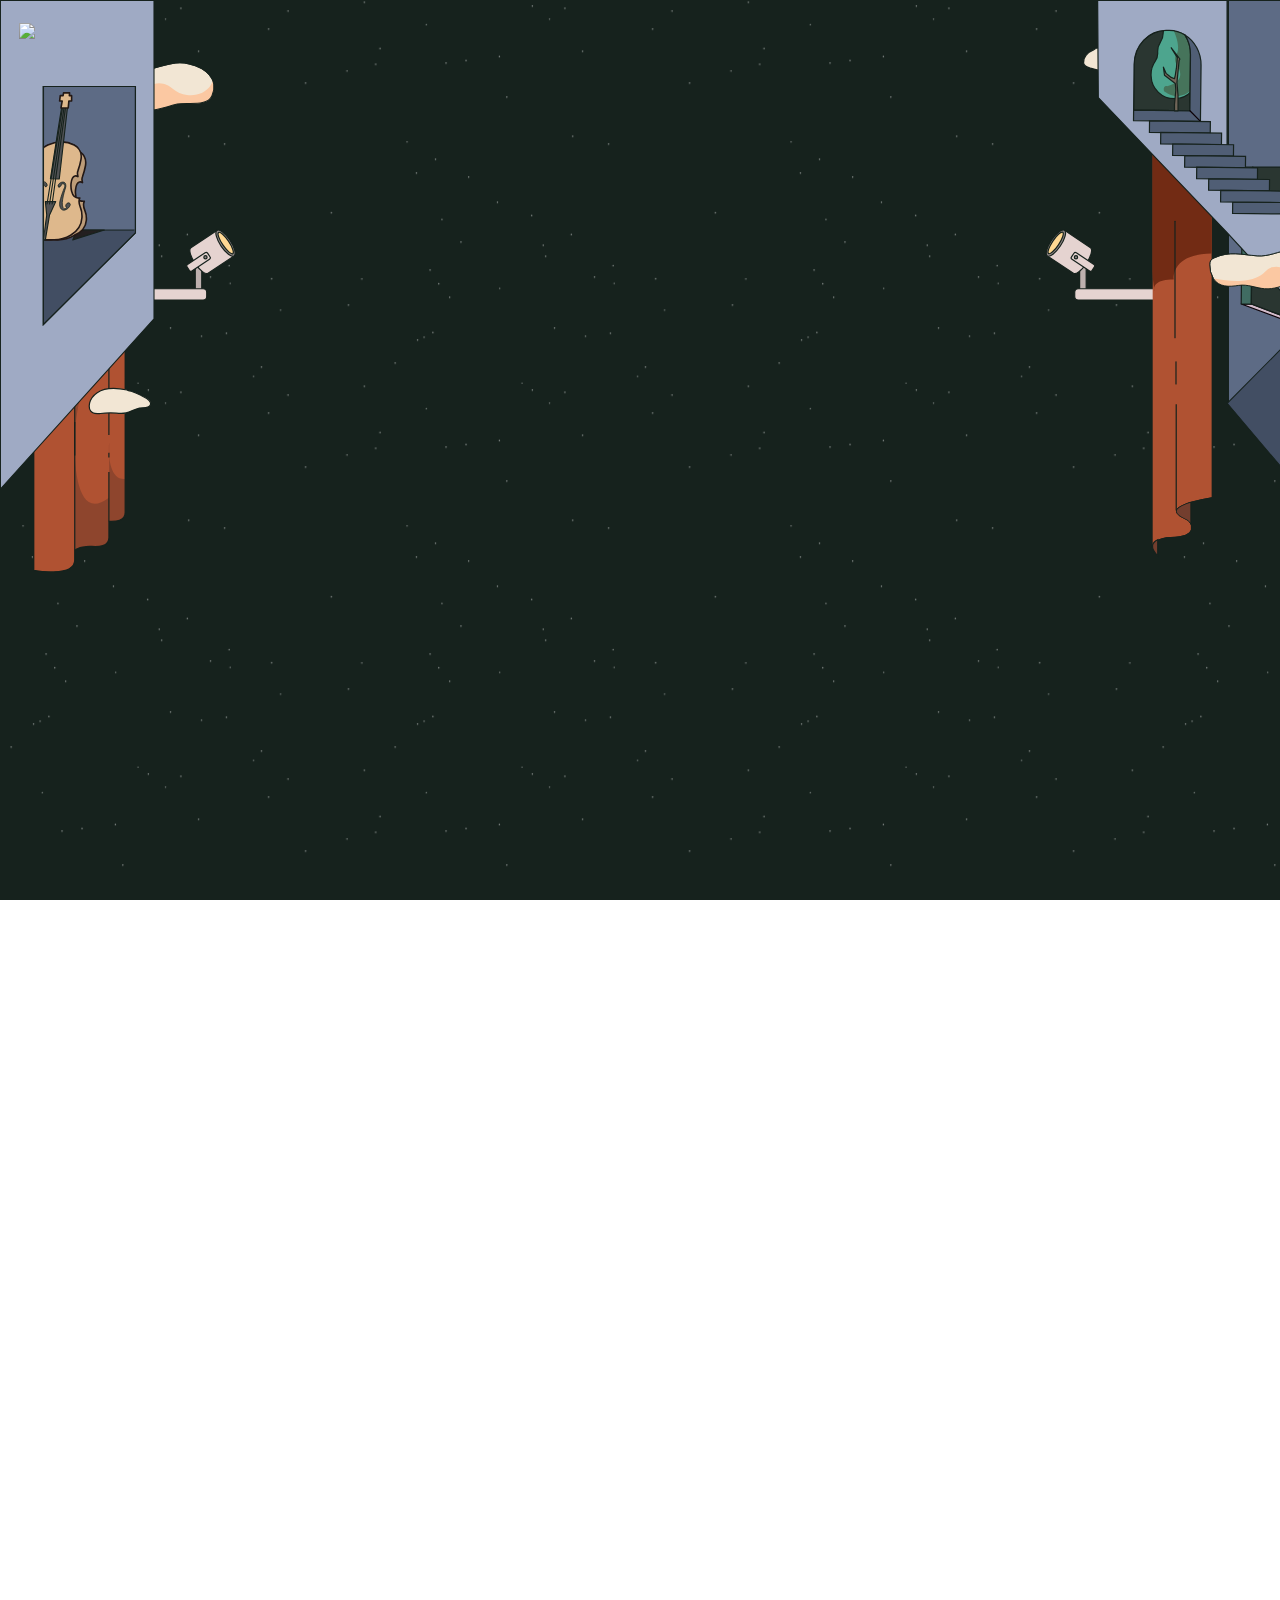
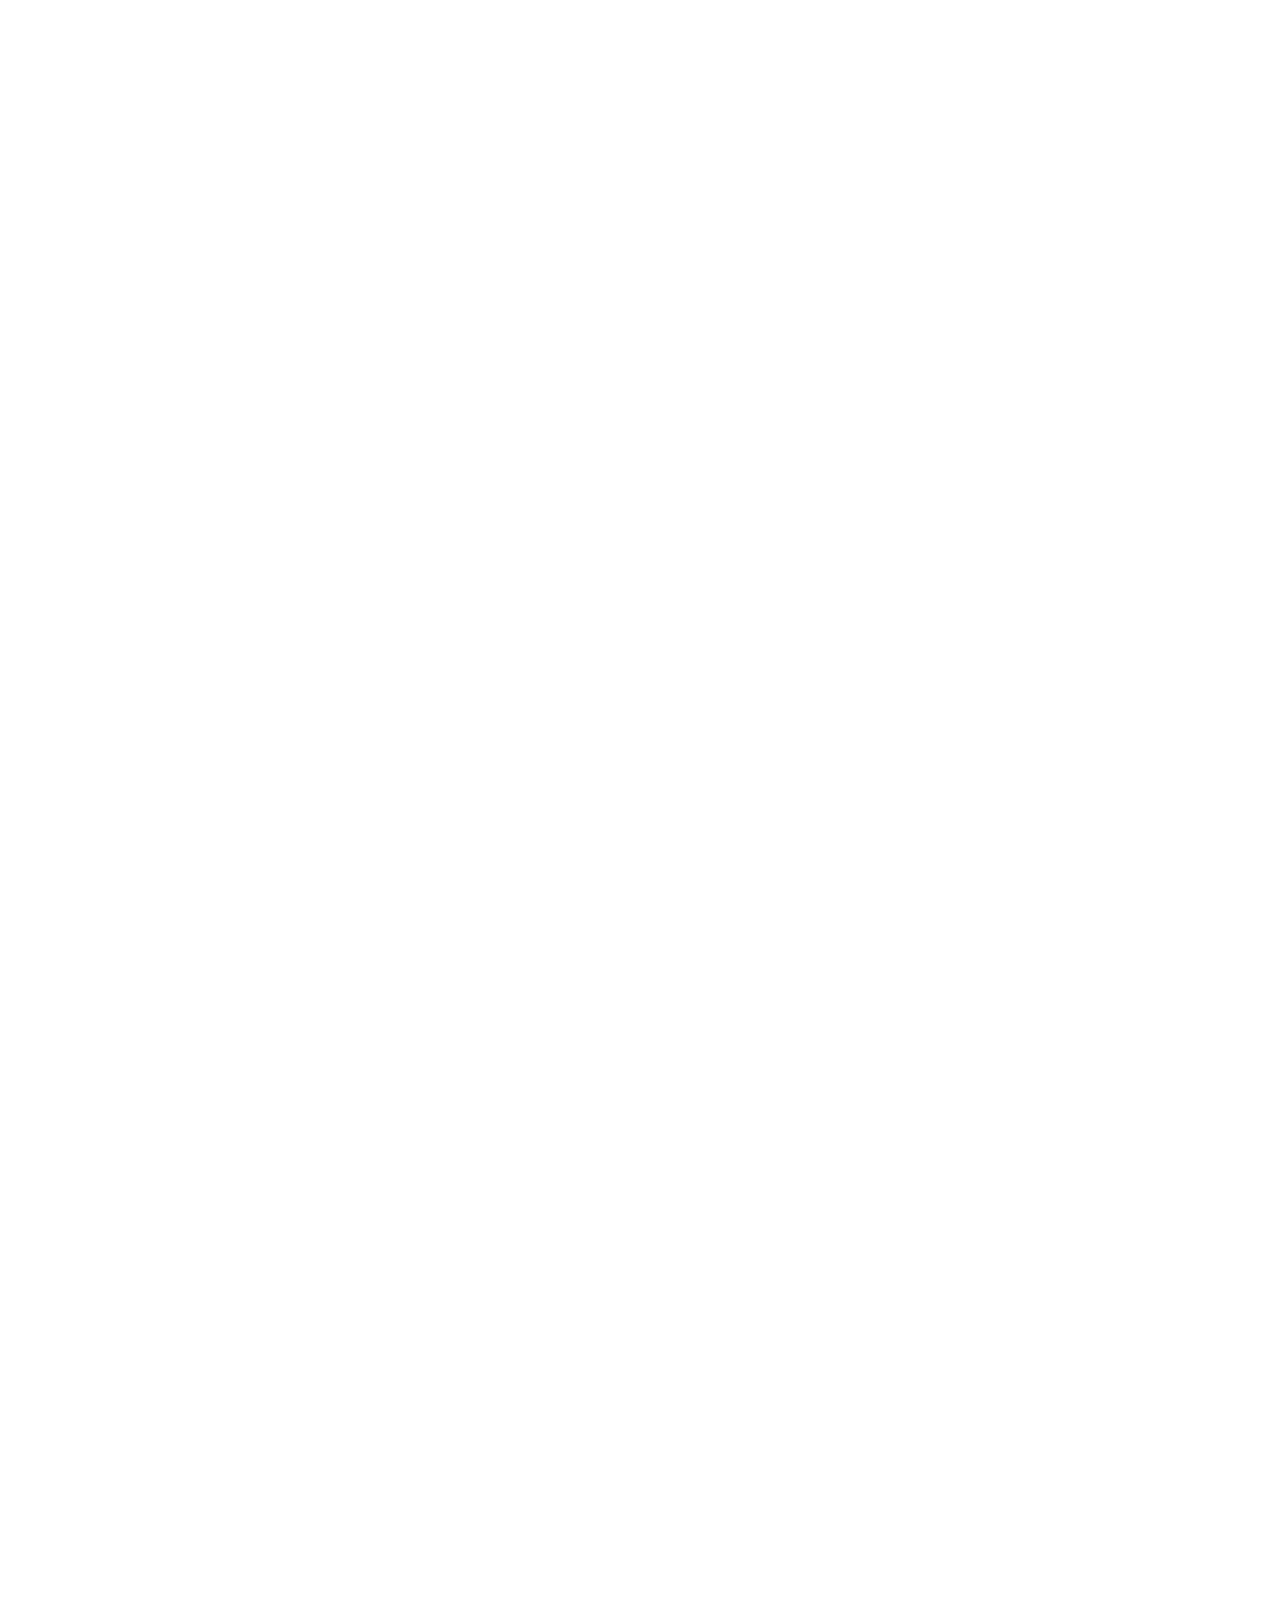
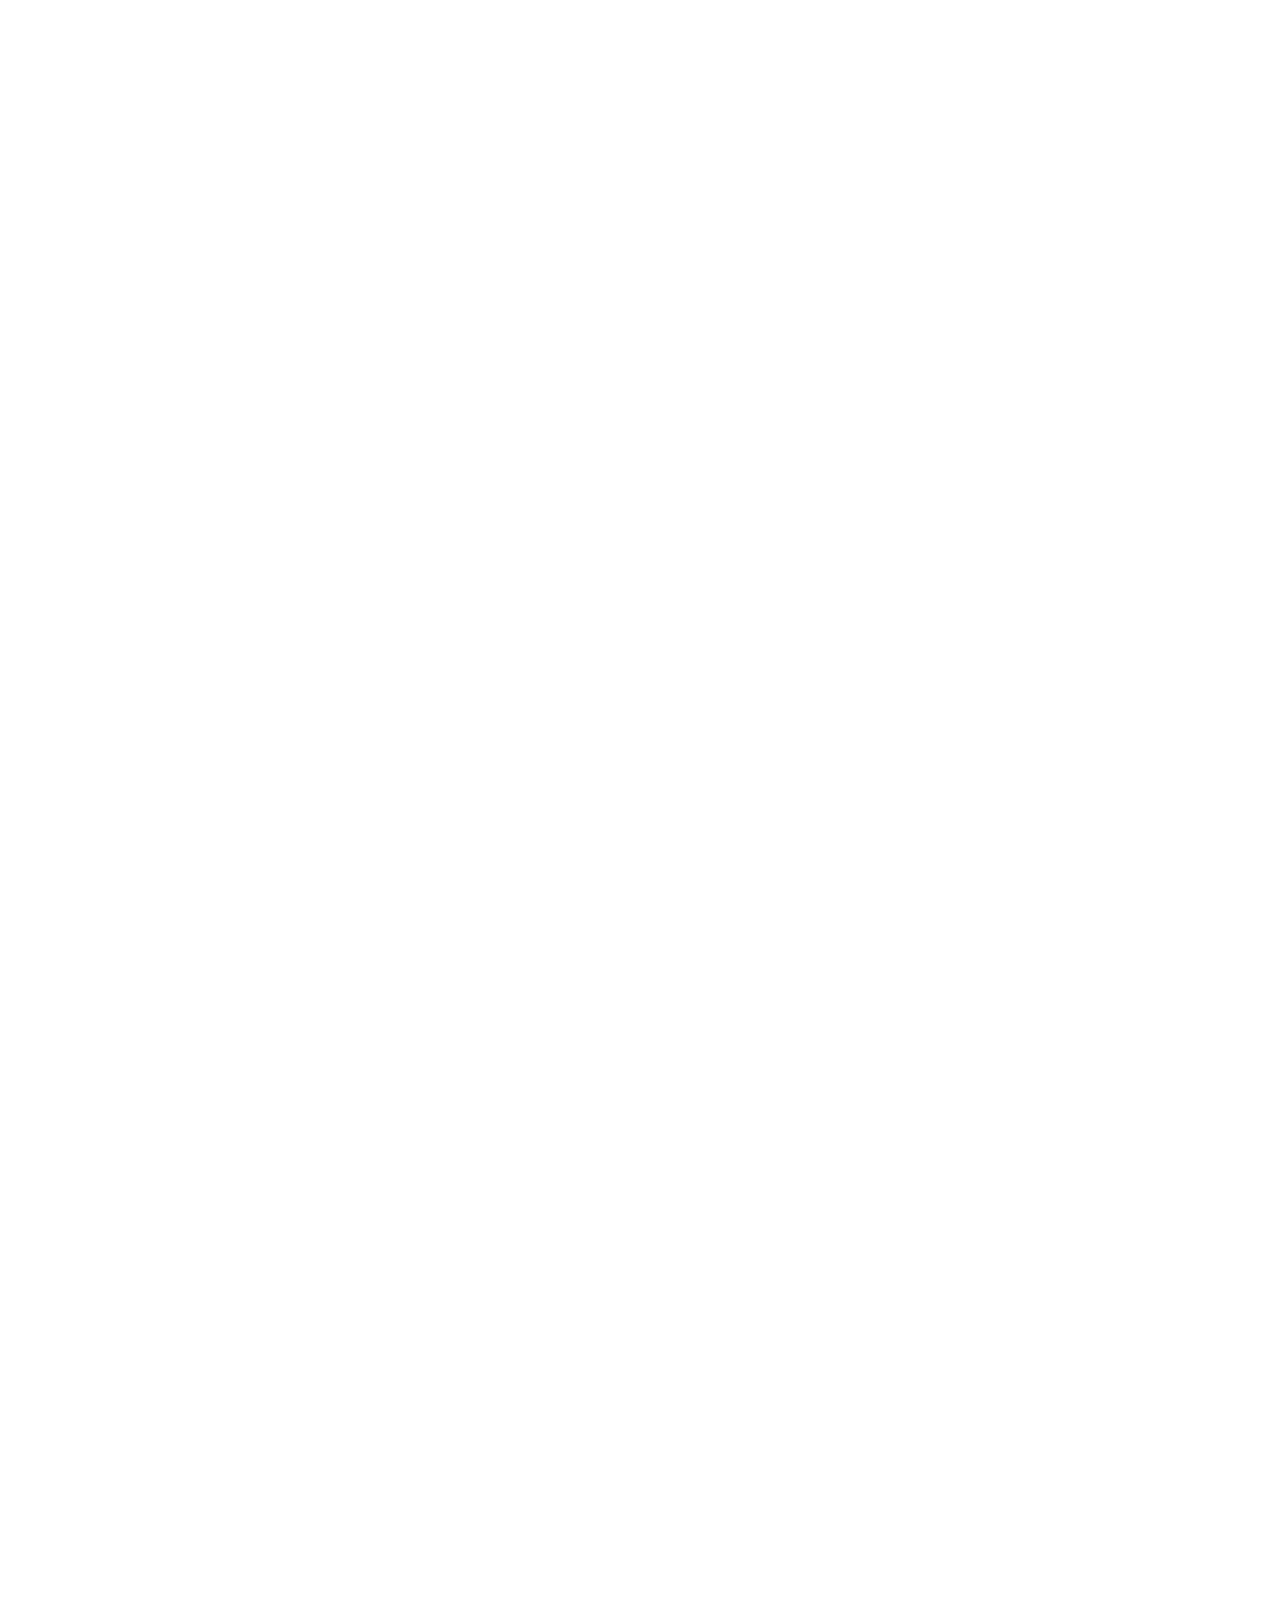
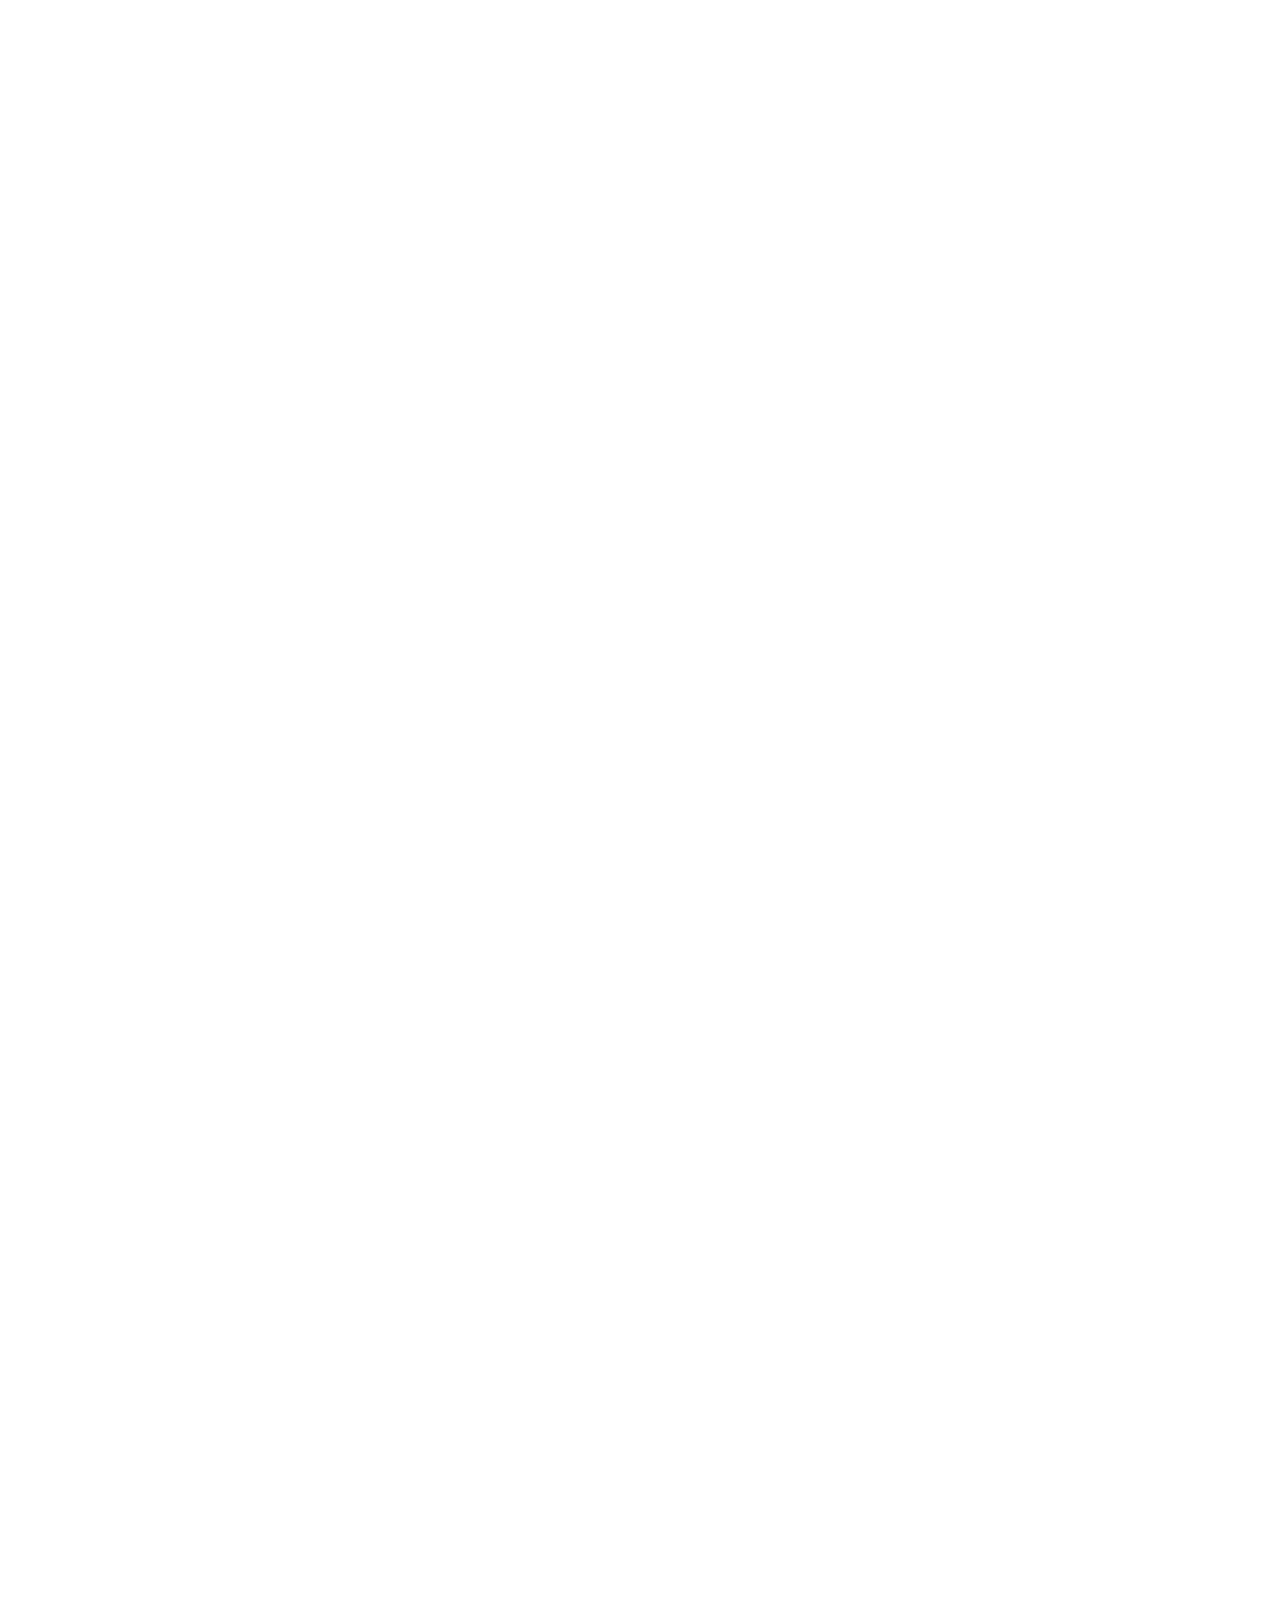
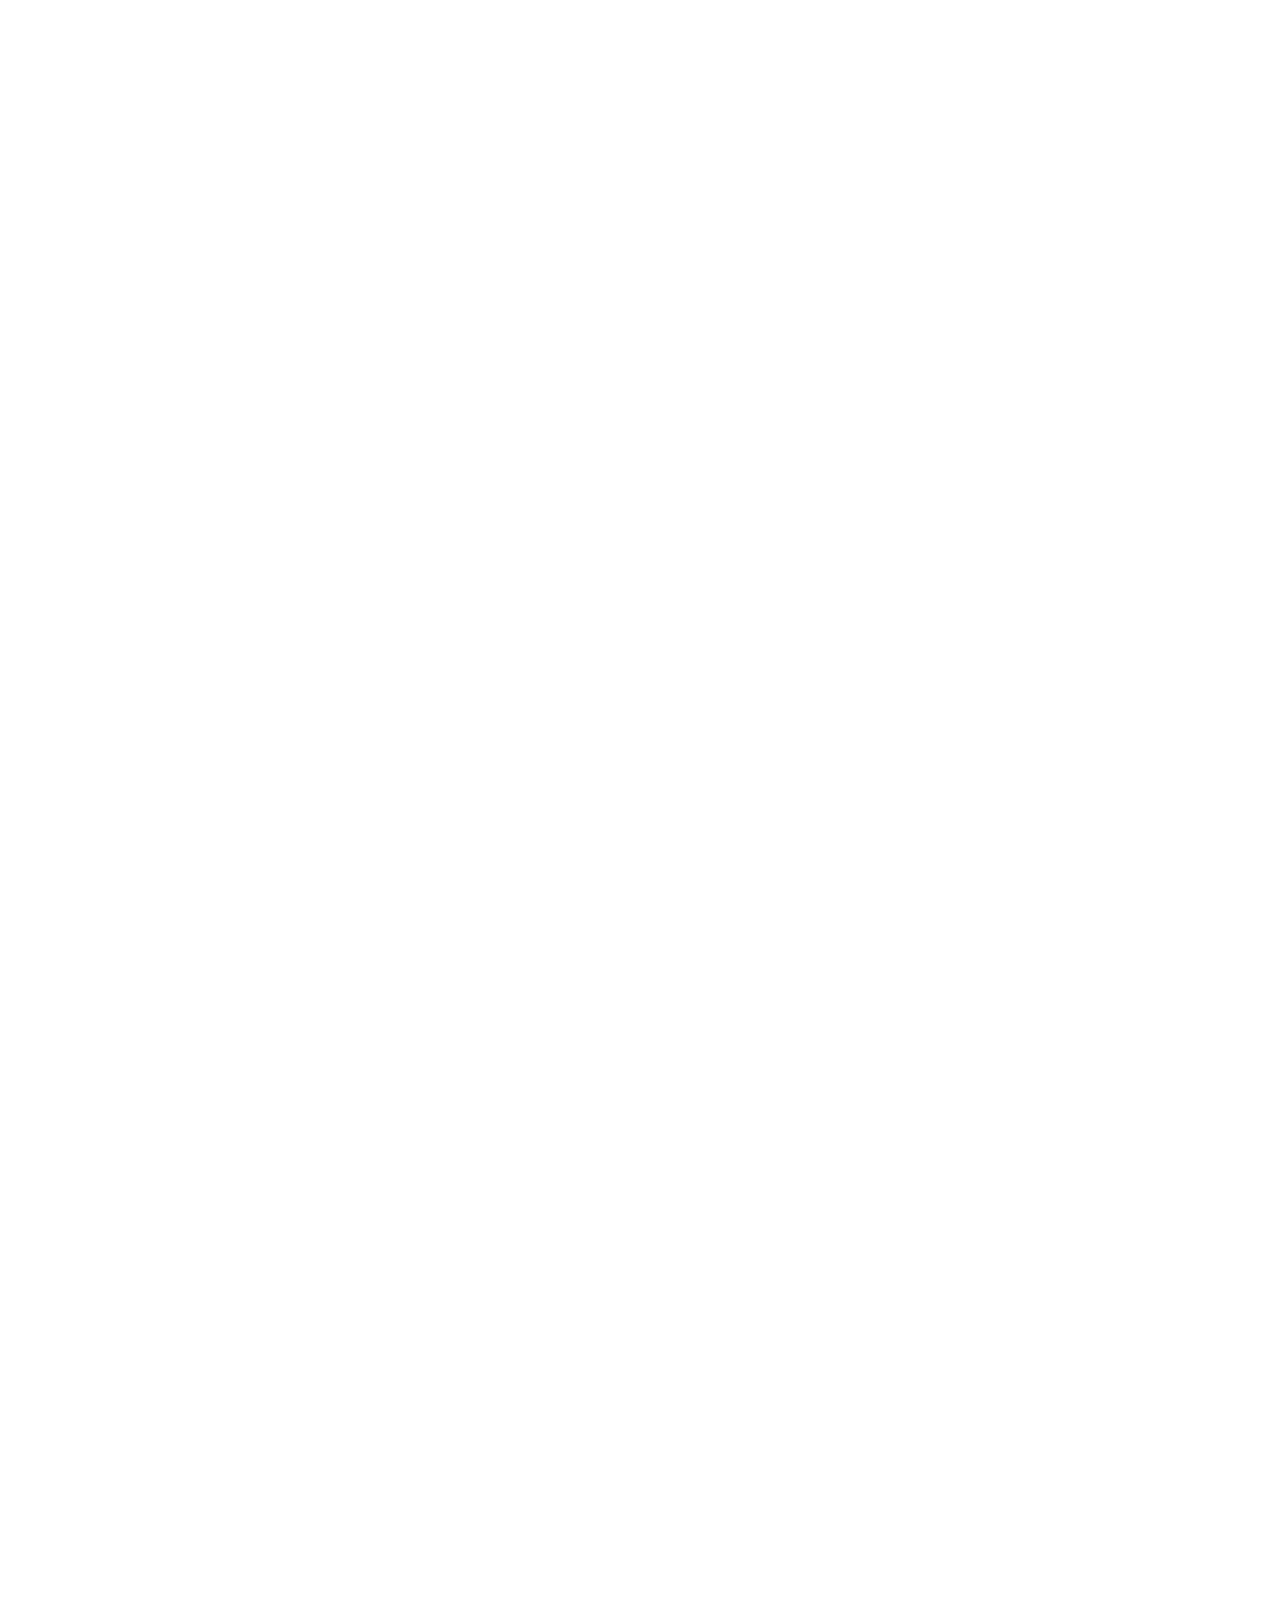
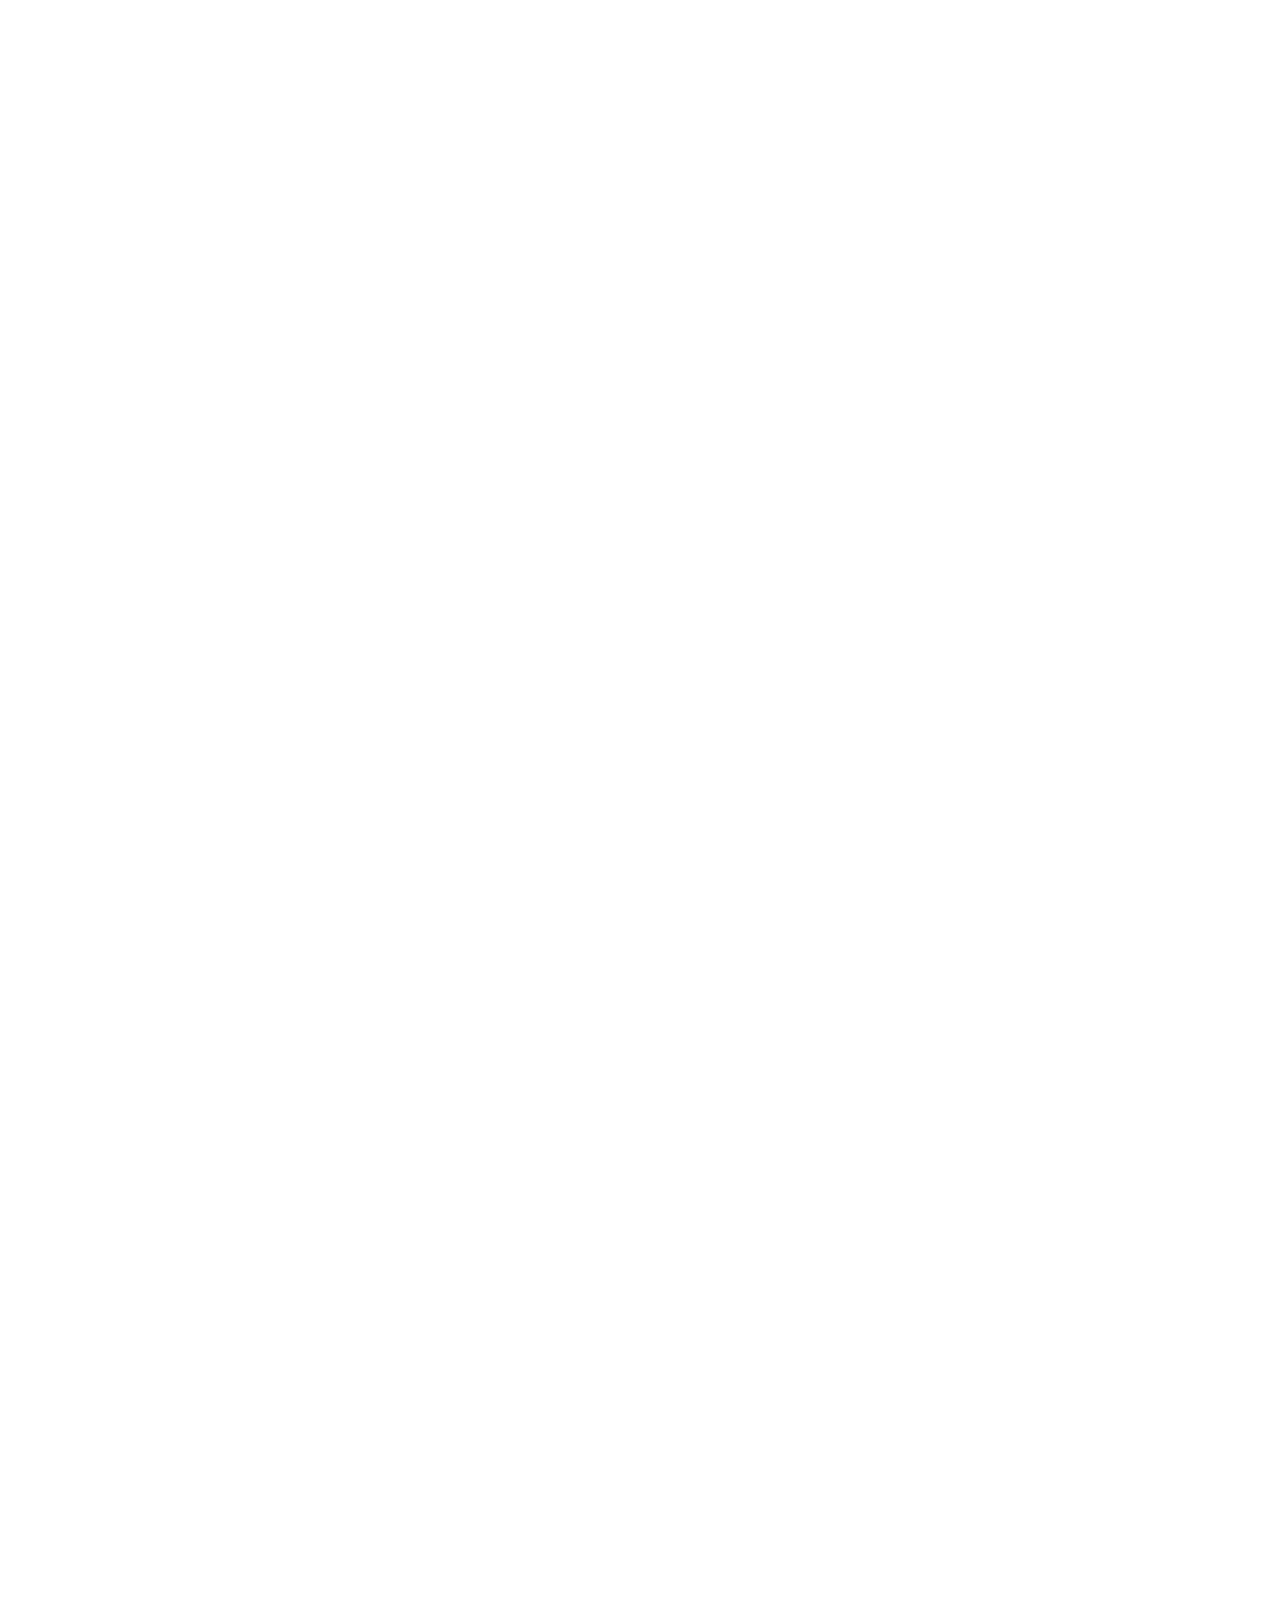
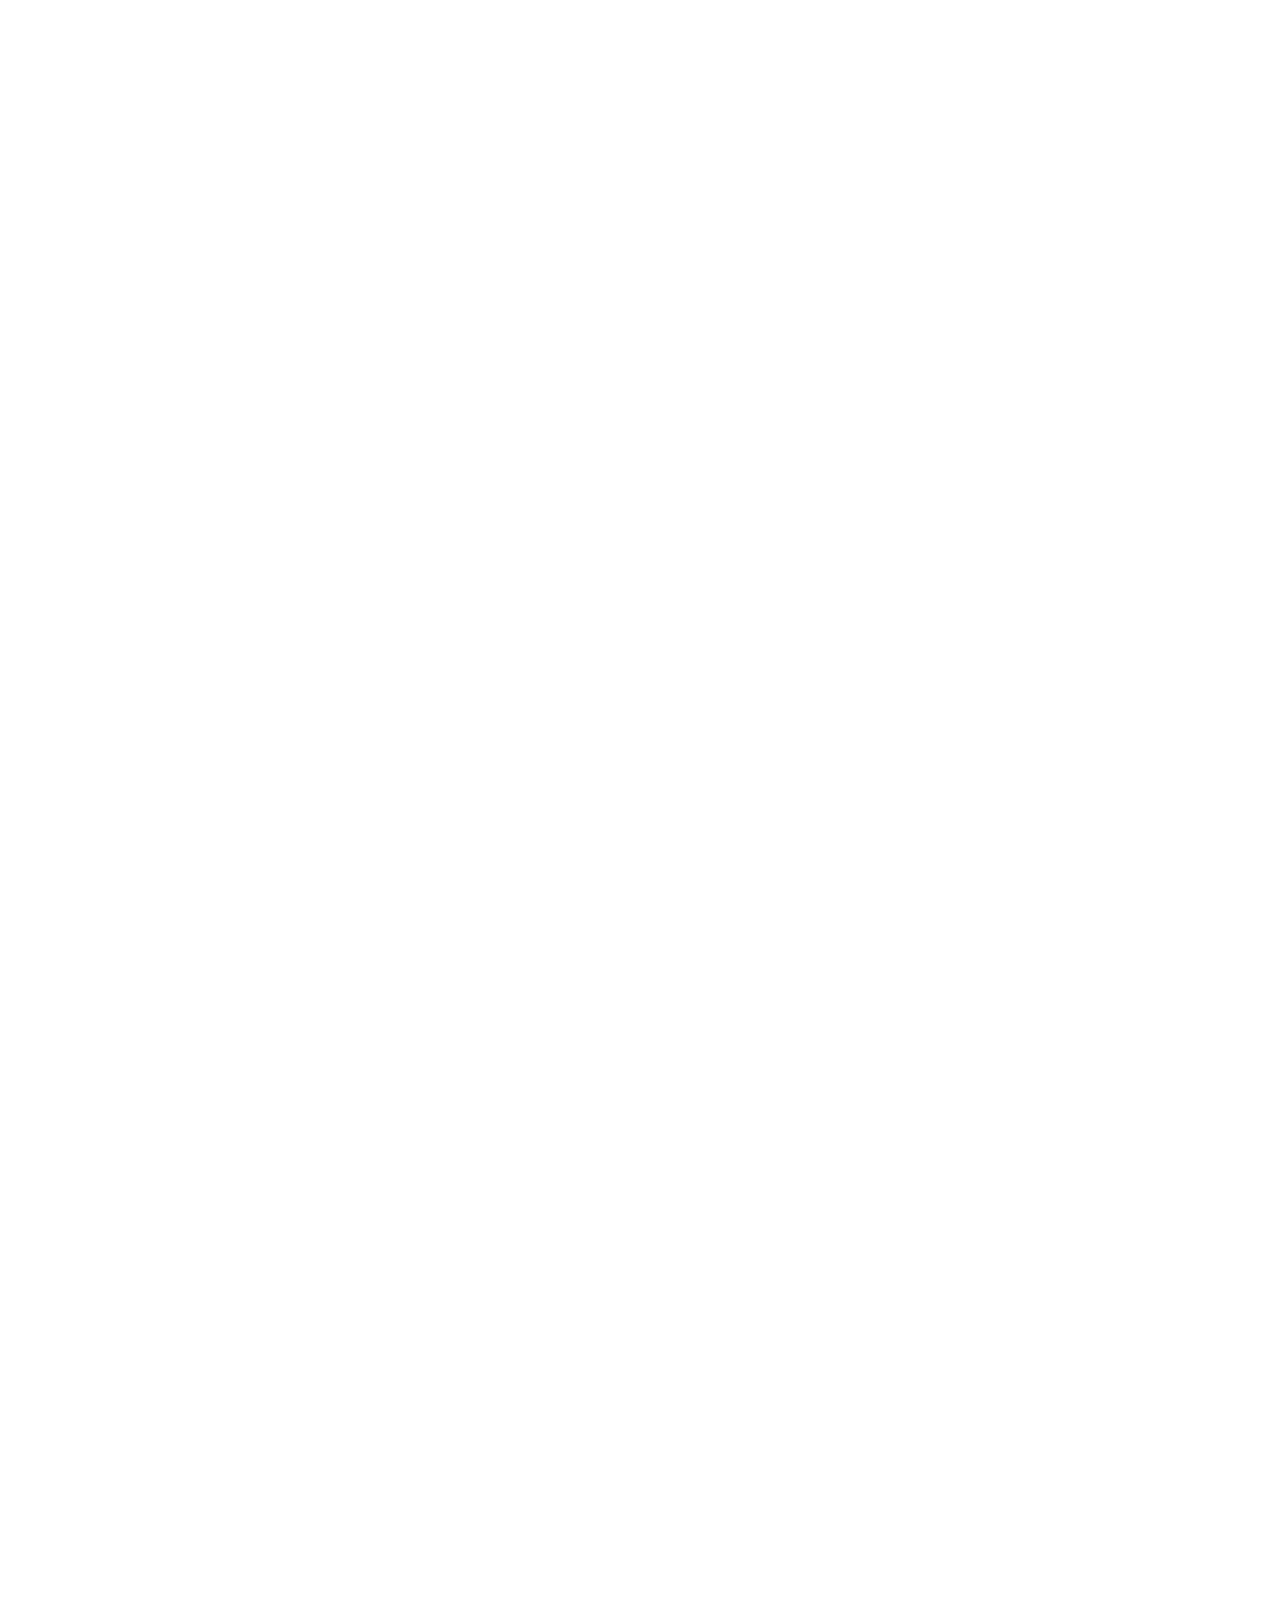
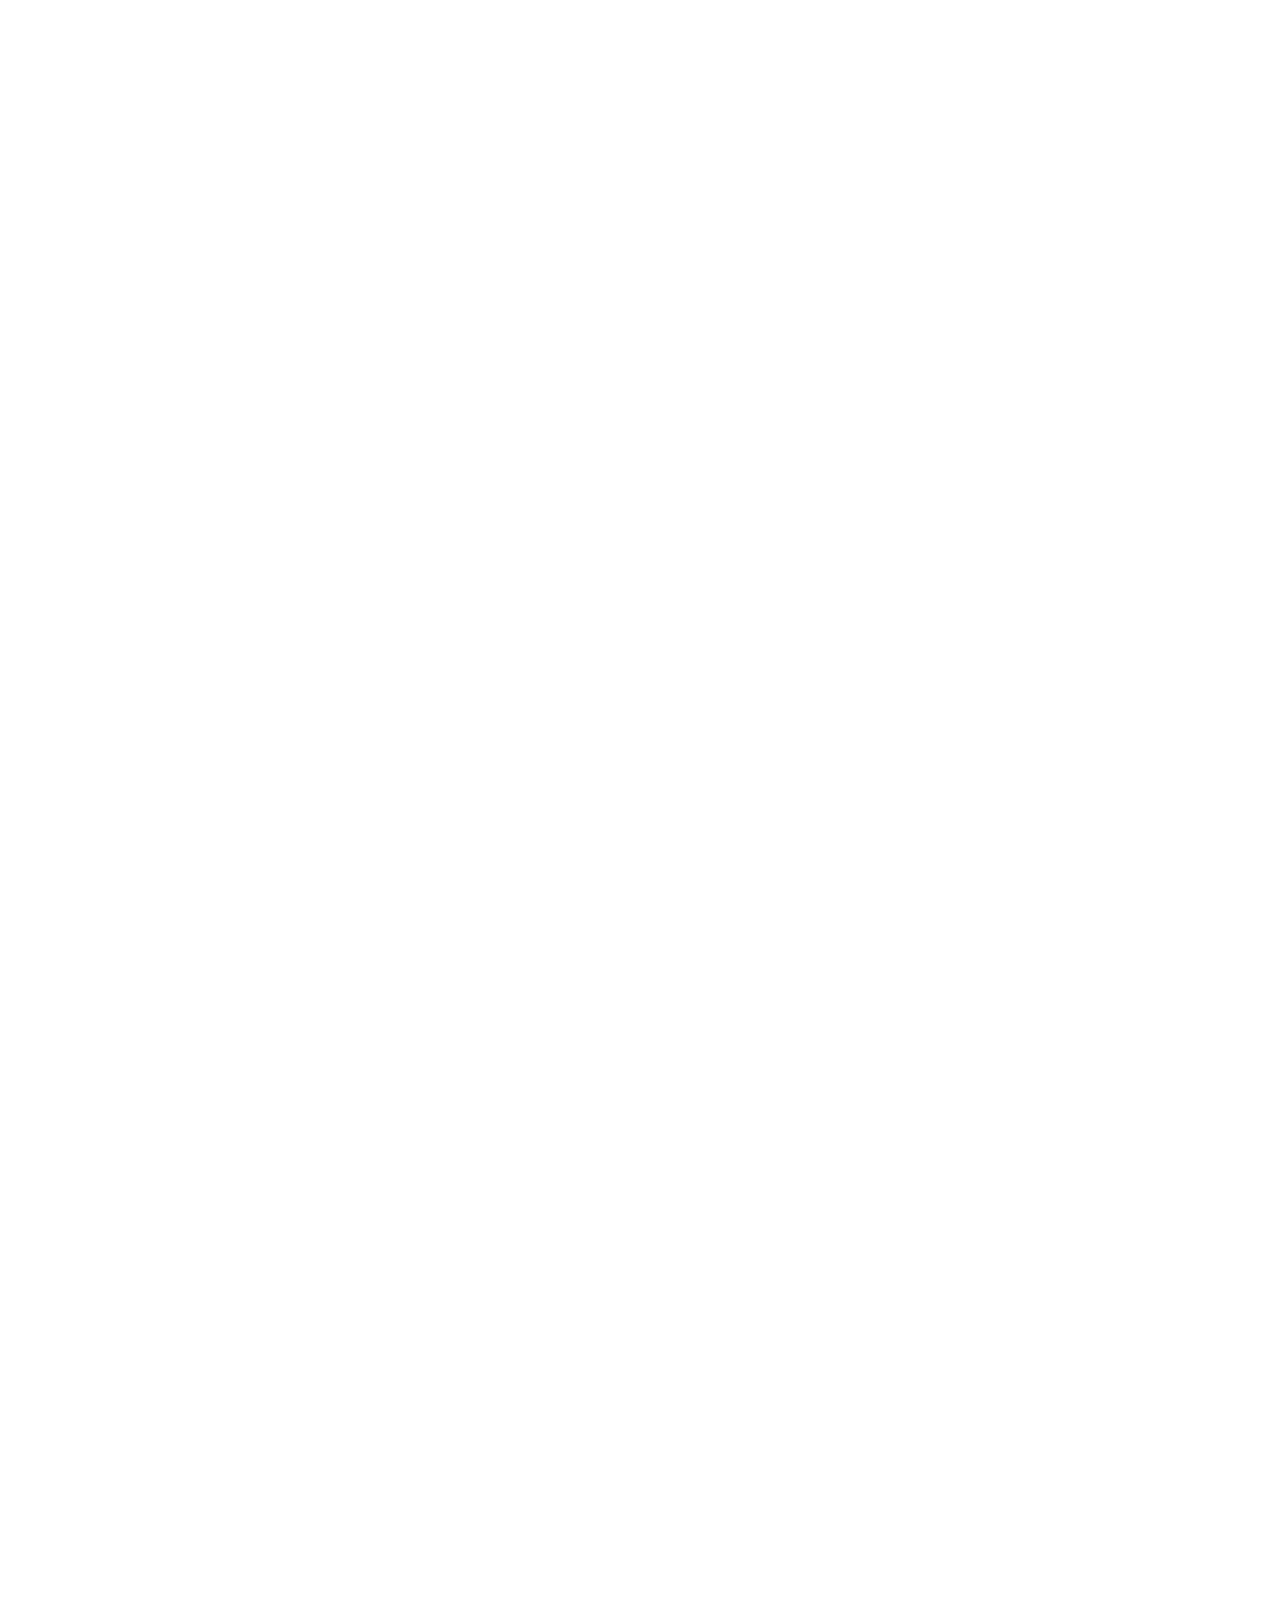
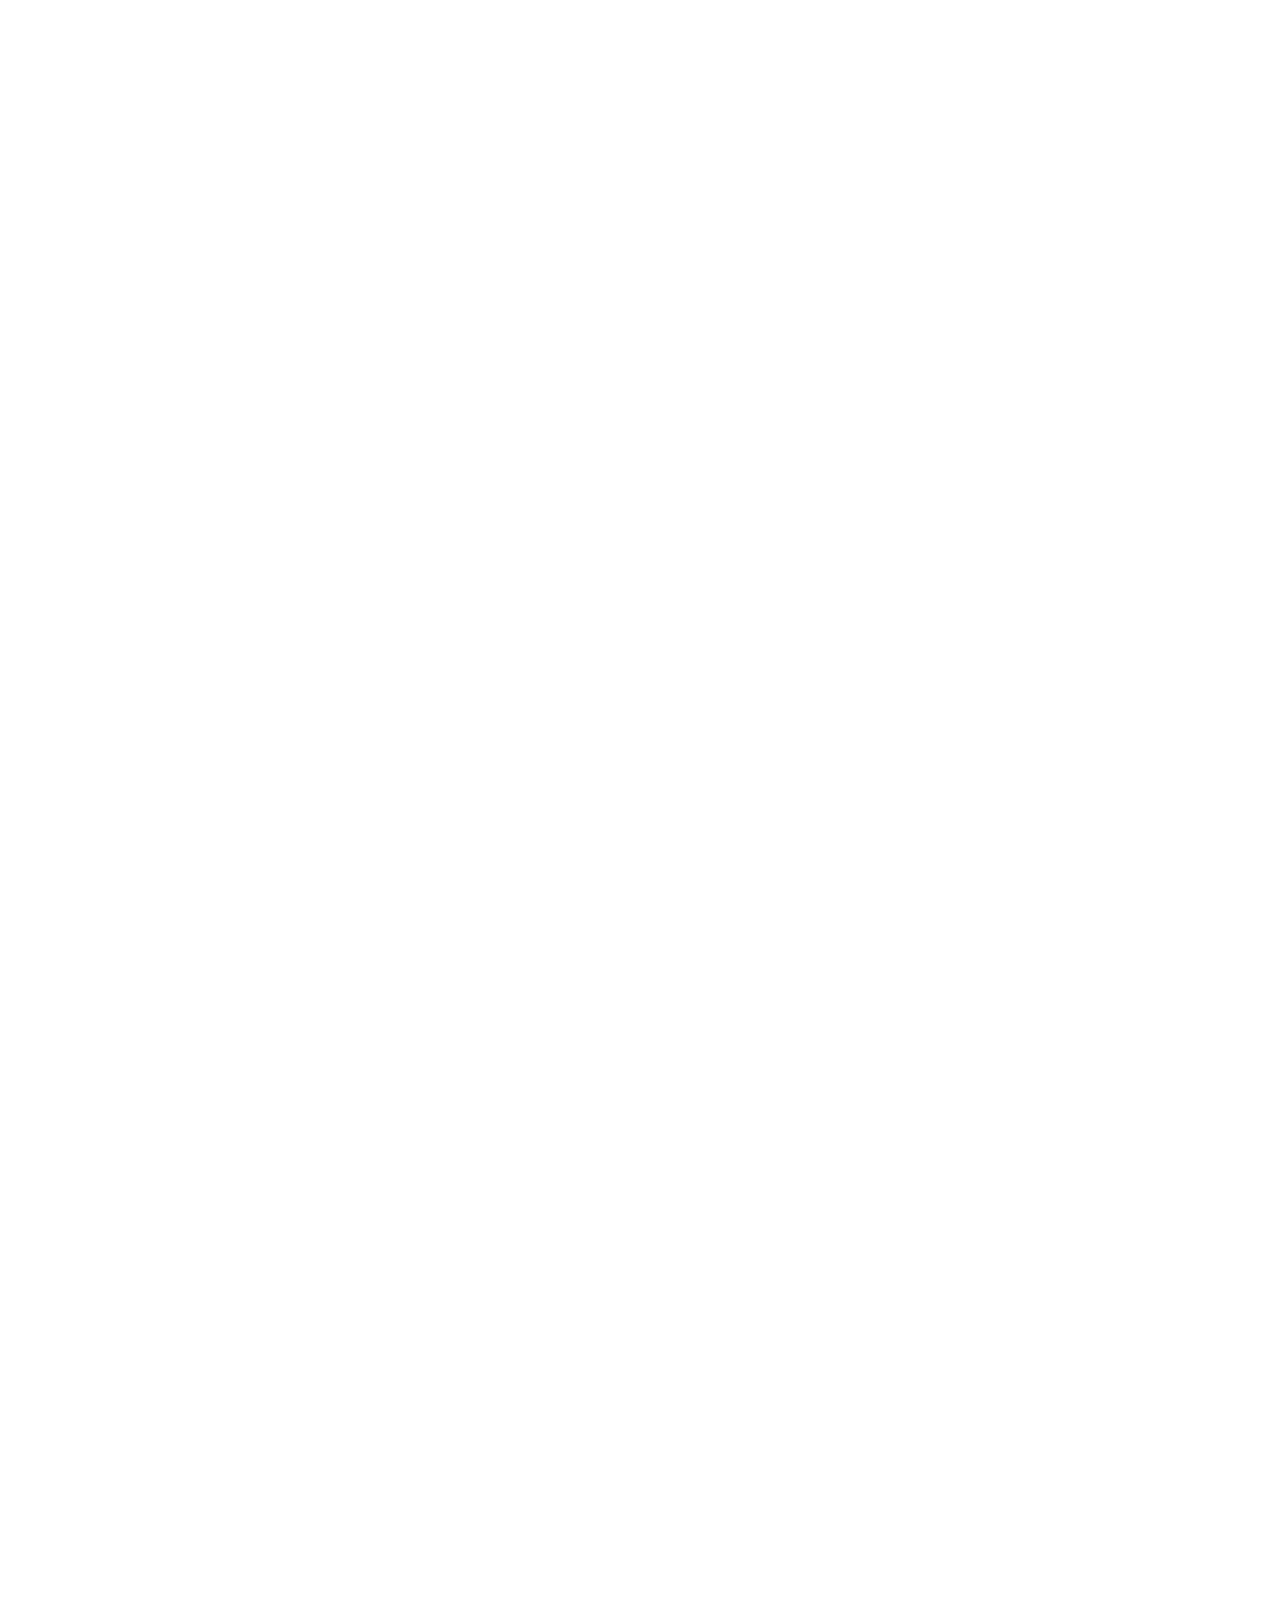
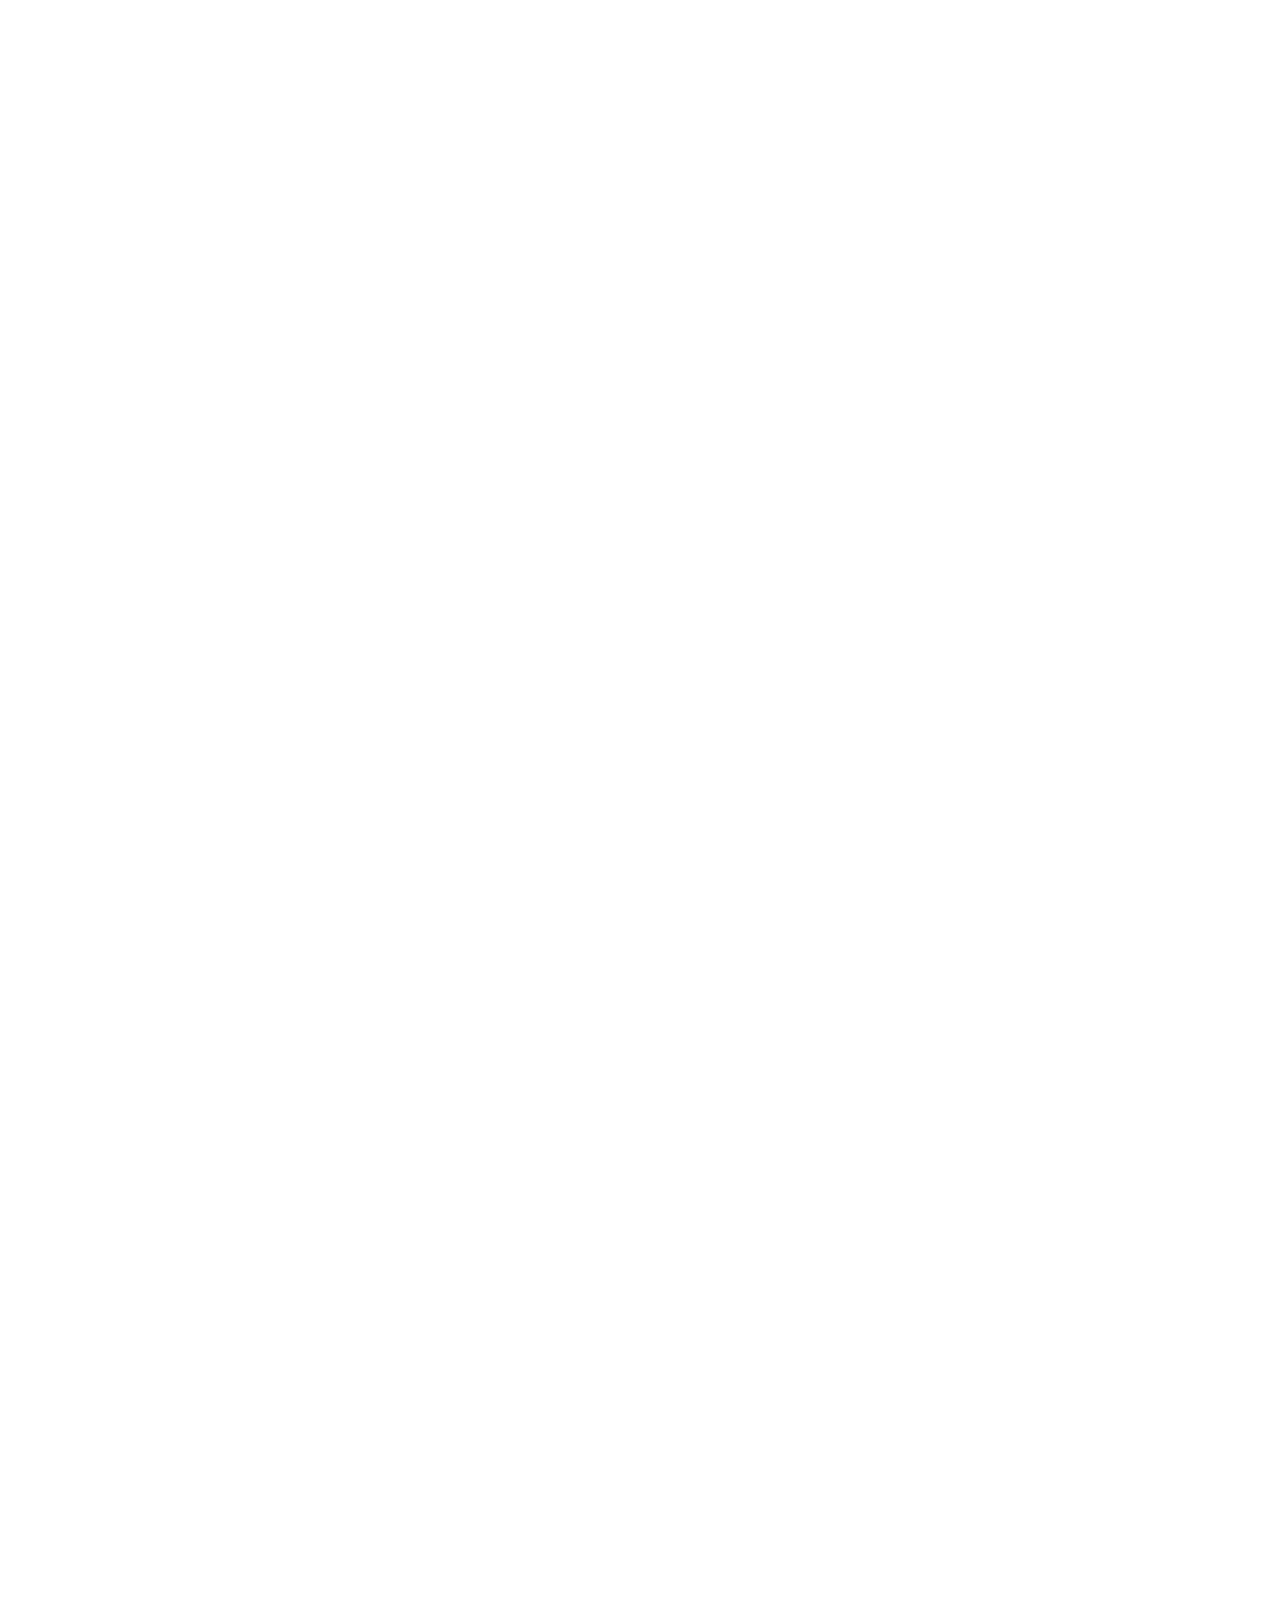
==== commit 1971a28a: "Updates" ====
--- a/index.html
+++ b/index.html
@@ -1 +1 @@
-<!doctype html><html lang="zh-Hant-TW"><head><meta charset="utf-8"/><meta name="viewport" content="width=device-width,initial-scale=1"/><meta name="description" content="「兩廳院售票系統」為國內最主要藝文票券銷售平台，2020年，兩廳院售票系統委託「國立通大學統計學研究所」分析2013～2019年藝文票券銷售資料，透過數據分析，帶您了解國內藝文消費樣貌及產業發展趨勢。"/><title>兩廳院售票系統消費行為報告</title><link href="./static/css/2.20c35983.chunk.css" rel="stylesheet"></head><body><noscript>You need to enable JavaScript to run this app.</noscript><div id="root"></div><script>!function(e){function r(r){for(var n,l,a=r[0],f=r[1],i=r[2],p=0,s=[];p<a.length;p++)l=a[p],Object.prototype.hasOwnProperty.call(o,l)&&o[l]&&s.push(o[l][0]),o[l]=0;for(n in f)Object.prototype.hasOwnProperty.call(f,n)&&(e[n]=f[n]);for(c&&c(r);s.length;)s.shift()();return u.push.apply(u,i||[]),t()}function t(){for(var e,r=0;r<u.length;r++){for(var t=u[r],n=!0,a=1;a<t.length;a++){var f=t[a];0!==o[f]&&(n=!1)}n&&(u.splice(r--,1),e=l(l.s=t[0]))}return e}var n={},o={1:0},u=[];function l(r){if(n[r])return n[r].exports;var t=n[r]={i:r,l:!1,exports:{}};return e[r].call(t.exports,t,t.exports,l),t.l=!0,t.exports}l.m=e,l.c=n,l.d=function(e,r,t){l.o(e,r)||Object.defineProperty(e,r,{enumerable:!0,get:t})},l.r=function(e){"undefined"!=typeof Symbol&&Symbol.toStringTag&&Object.defineProperty(e,Symbol.toStringTag,{value:"Module"}),Object.defineProperty(e,"__esModule",{value:!0})},l.t=function(e,r){if(1&r&&(e=l(e)),8&r)return e;if(4&r&&"object"==typeof e&&e&&e.__esModule)return e;var t=Object.create(null);if(l.r(t),Object.defineProperty(t,"default",{enumerable:!0,value:e}),2&r&&"string"!=typeof e)for(var n in e)l.d(t,n,function(r){return e[r]}.bind(null,n));return t},l.n=function(e){var r=e&&e.__esModule?function(){return e.default}:function(){return e};return l.d(r,"a",r),r},l.o=function(e,r){return Object.prototype.hasOwnProperty.call(e,r)},l.p="./";var a=this["webpackJsonpstyled-cra"]=this["webpackJsonpstyled-cra"]||[],f=a.push.bind(a);a.push=r,a=a.slice();for(var i=0;i<a.length;i++)r(a[i]);var c=f;t()}([])</script><script src="./static/js/2.ee20896f.chunk.js"></script><script src="./static/js/main.5aaf200c.chunk.js"></script></body></html>+<!doctype html><html lang="zh-Hant-TW"><head><meta charset="utf-8"/><meta name="viewport" content="width=device-width,initial-scale=1"/><meta name="description" content="「兩廳院售票系統」為國內最主要藝文票券銷售平台，2020年，兩廳院售票系統委託「國立通大學統計學研究所」分析2013～2019年藝文票券銷售資料，透過數據分析，帶您了解國內藝文消費樣貌及產業發展趨勢。"/><title>兩廳院售票系統消費行為報告</title><link href="./static/css/2.20c35983.chunk.css" rel="stylesheet"></head><body><noscript>You need to enable JavaScript to run this app.</noscript><div id="root"></div><script>!function(e){function r(r){for(var n,l,a=r[0],f=r[1],i=r[2],p=0,s=[];p<a.length;p++)l=a[p],Object.prototype.hasOwnProperty.call(o,l)&&o[l]&&s.push(o[l][0]),o[l]=0;for(n in f)Object.prototype.hasOwnProperty.call(f,n)&&(e[n]=f[n]);for(c&&c(r);s.length;)s.shift()();return u.push.apply(u,i||[]),t()}function t(){for(var e,r=0;r<u.length;r++){for(var t=u[r],n=!0,a=1;a<t.length;a++){var f=t[a];0!==o[f]&&(n=!1)}n&&(u.splice(r--,1),e=l(l.s=t[0]))}return e}var n={},o={1:0},u=[];function l(r){if(n[r])return n[r].exports;var t=n[r]={i:r,l:!1,exports:{}};return e[r].call(t.exports,t,t.exports,l),t.l=!0,t.exports}l.m=e,l.c=n,l.d=function(e,r,t){l.o(e,r)||Object.defineProperty(e,r,{enumerable:!0,get:t})},l.r=function(e){"undefined"!=typeof Symbol&&Symbol.toStringTag&&Object.defineProperty(e,Symbol.toStringTag,{value:"Module"}),Object.defineProperty(e,"__esModule",{value:!0})},l.t=function(e,r){if(1&r&&(e=l(e)),8&r)return e;if(4&r&&"object"==typeof e&&e&&e.__esModule)return e;var t=Object.create(null);if(l.r(t),Object.defineProperty(t,"default",{enumerable:!0,value:e}),2&r&&"string"!=typeof e)for(var n in e)l.d(t,n,function(r){return e[r]}.bind(null,n));return t},l.n=function(e){var r=e&&e.__esModule?function(){return e.default}:function(){return e};return l.d(r,"a",r),r},l.o=function(e,r){return Object.prototype.hasOwnProperty.call(e,r)},l.p="./";var a=this["webpackJsonpstyled-cra"]=this["webpackJsonpstyled-cra"]||[],f=a.push.bind(a);a.push=r,a=a.slice();for(var i=0;i<a.length;i++)r(a[i]);var c=f;t()}([])</script><script src="./static/js/2.ee20896f.chunk.js"></script><script src="./static/js/main.4aca1de6.chunk.js"></script></body></html>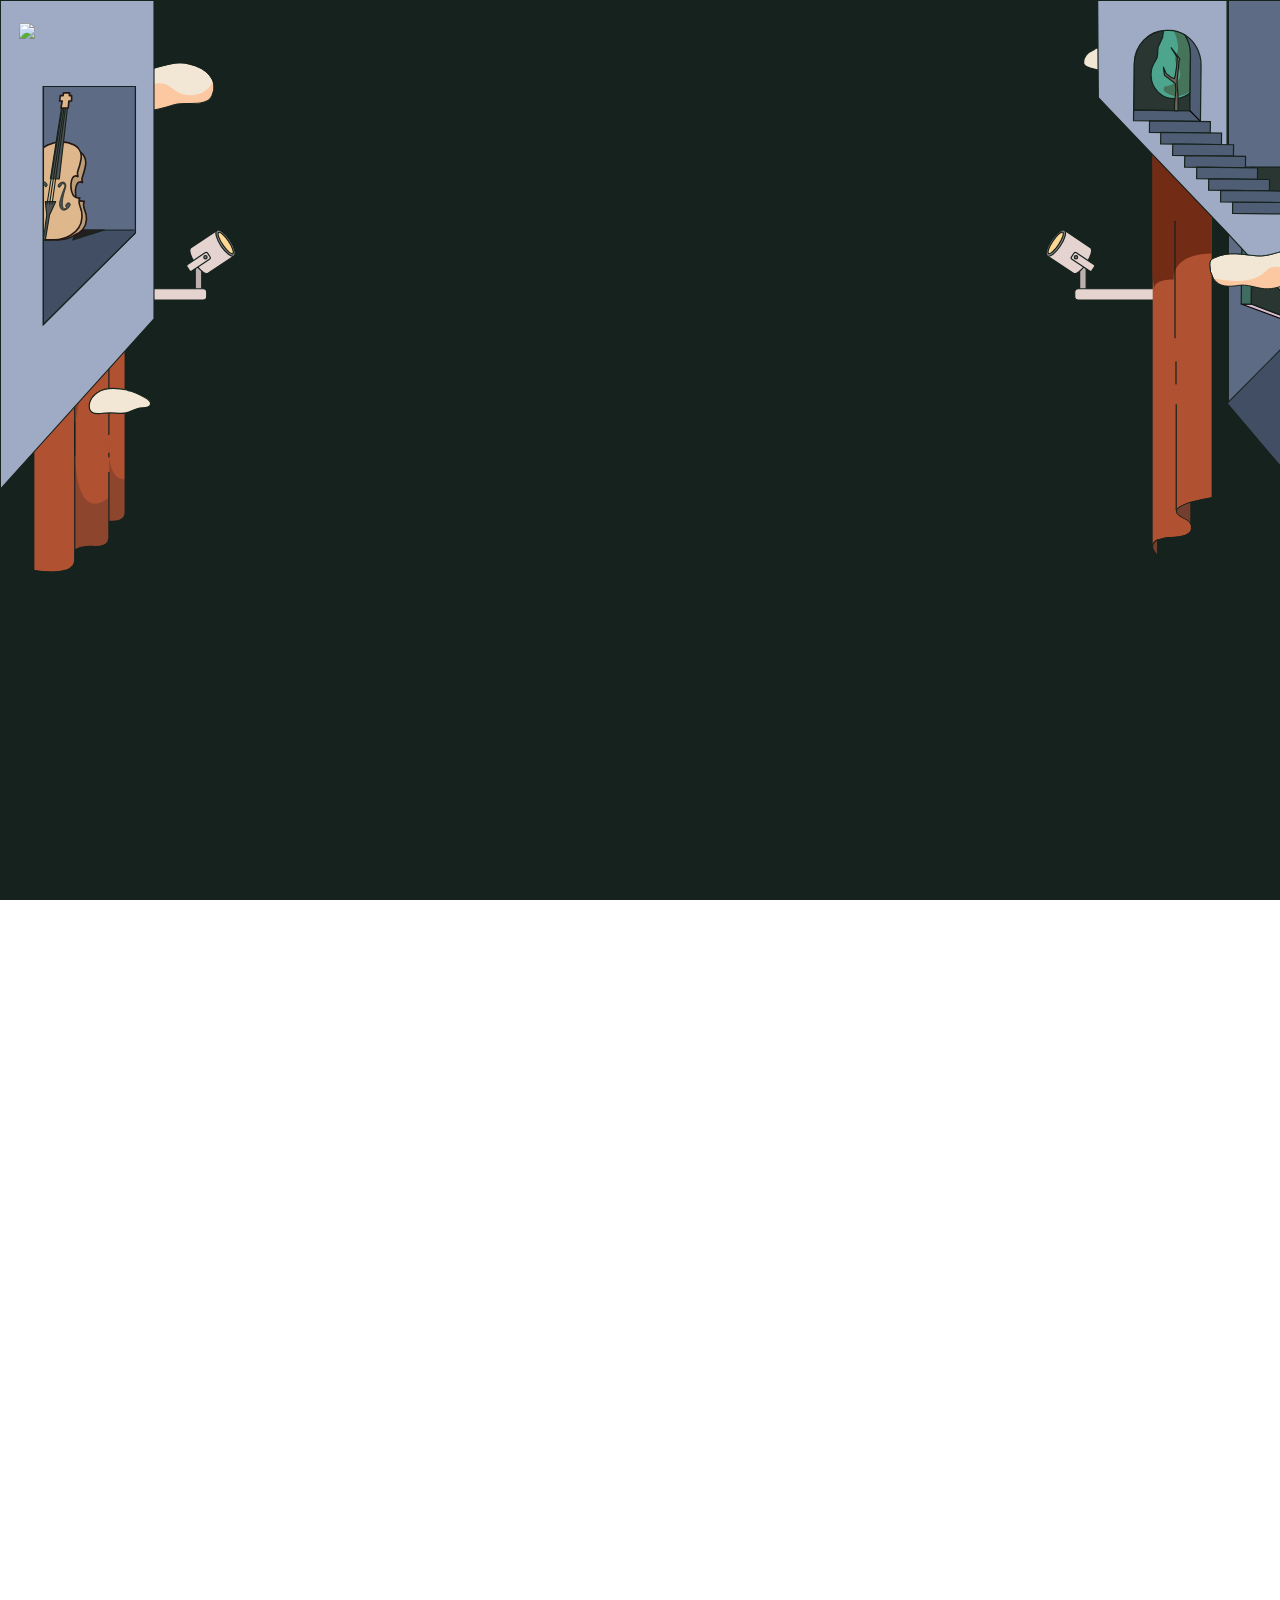
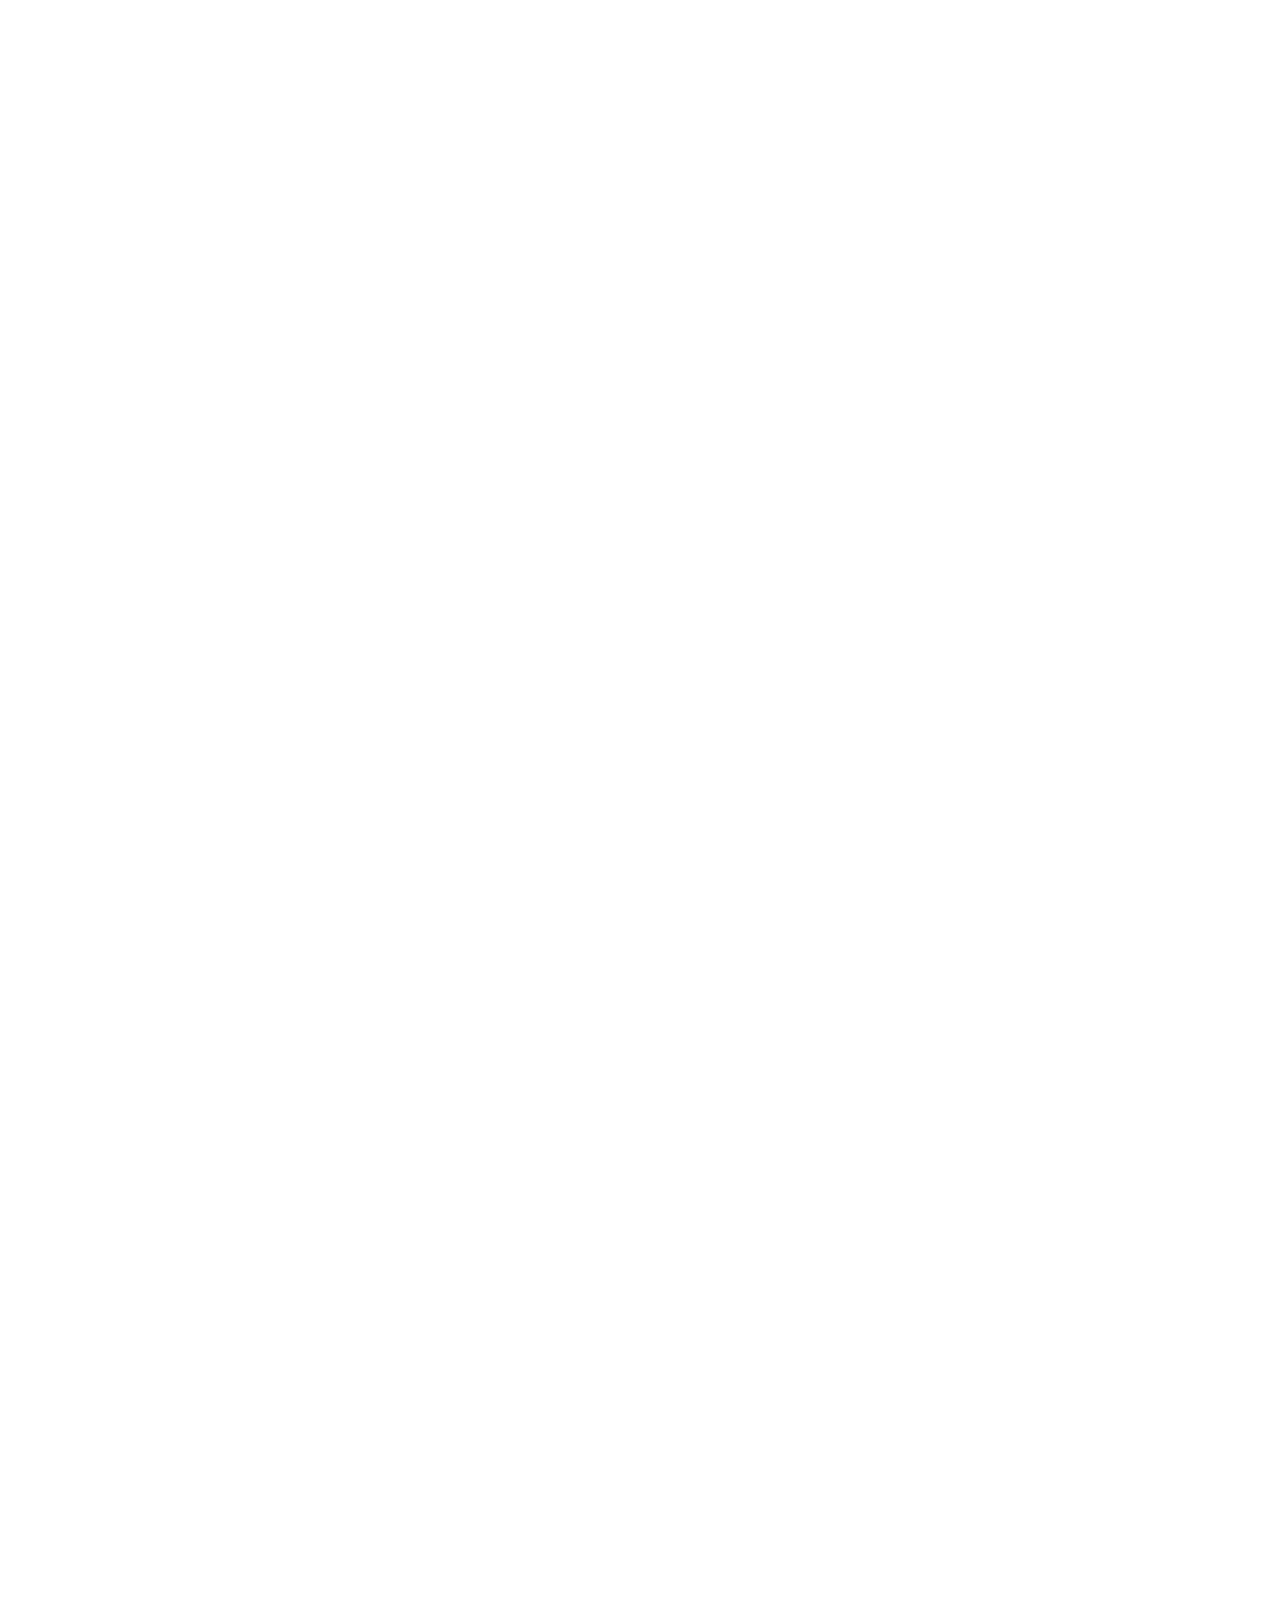
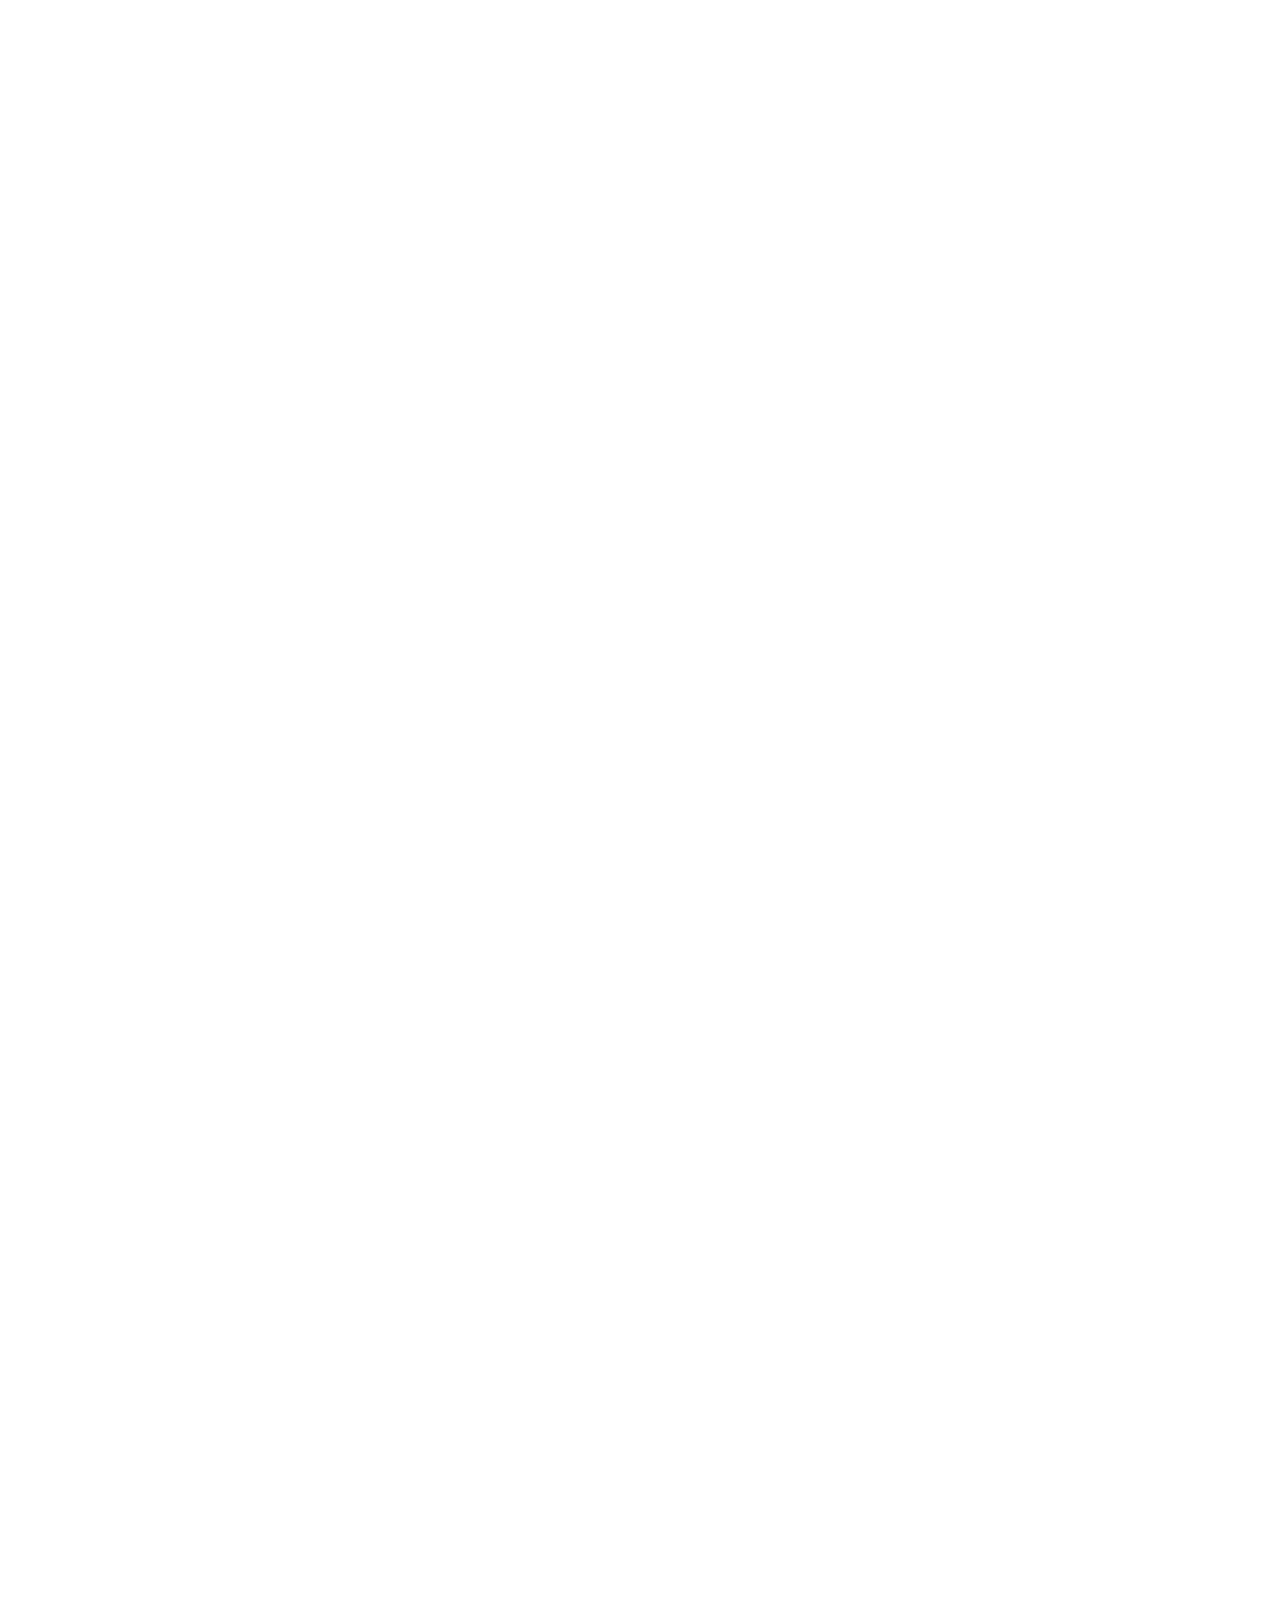
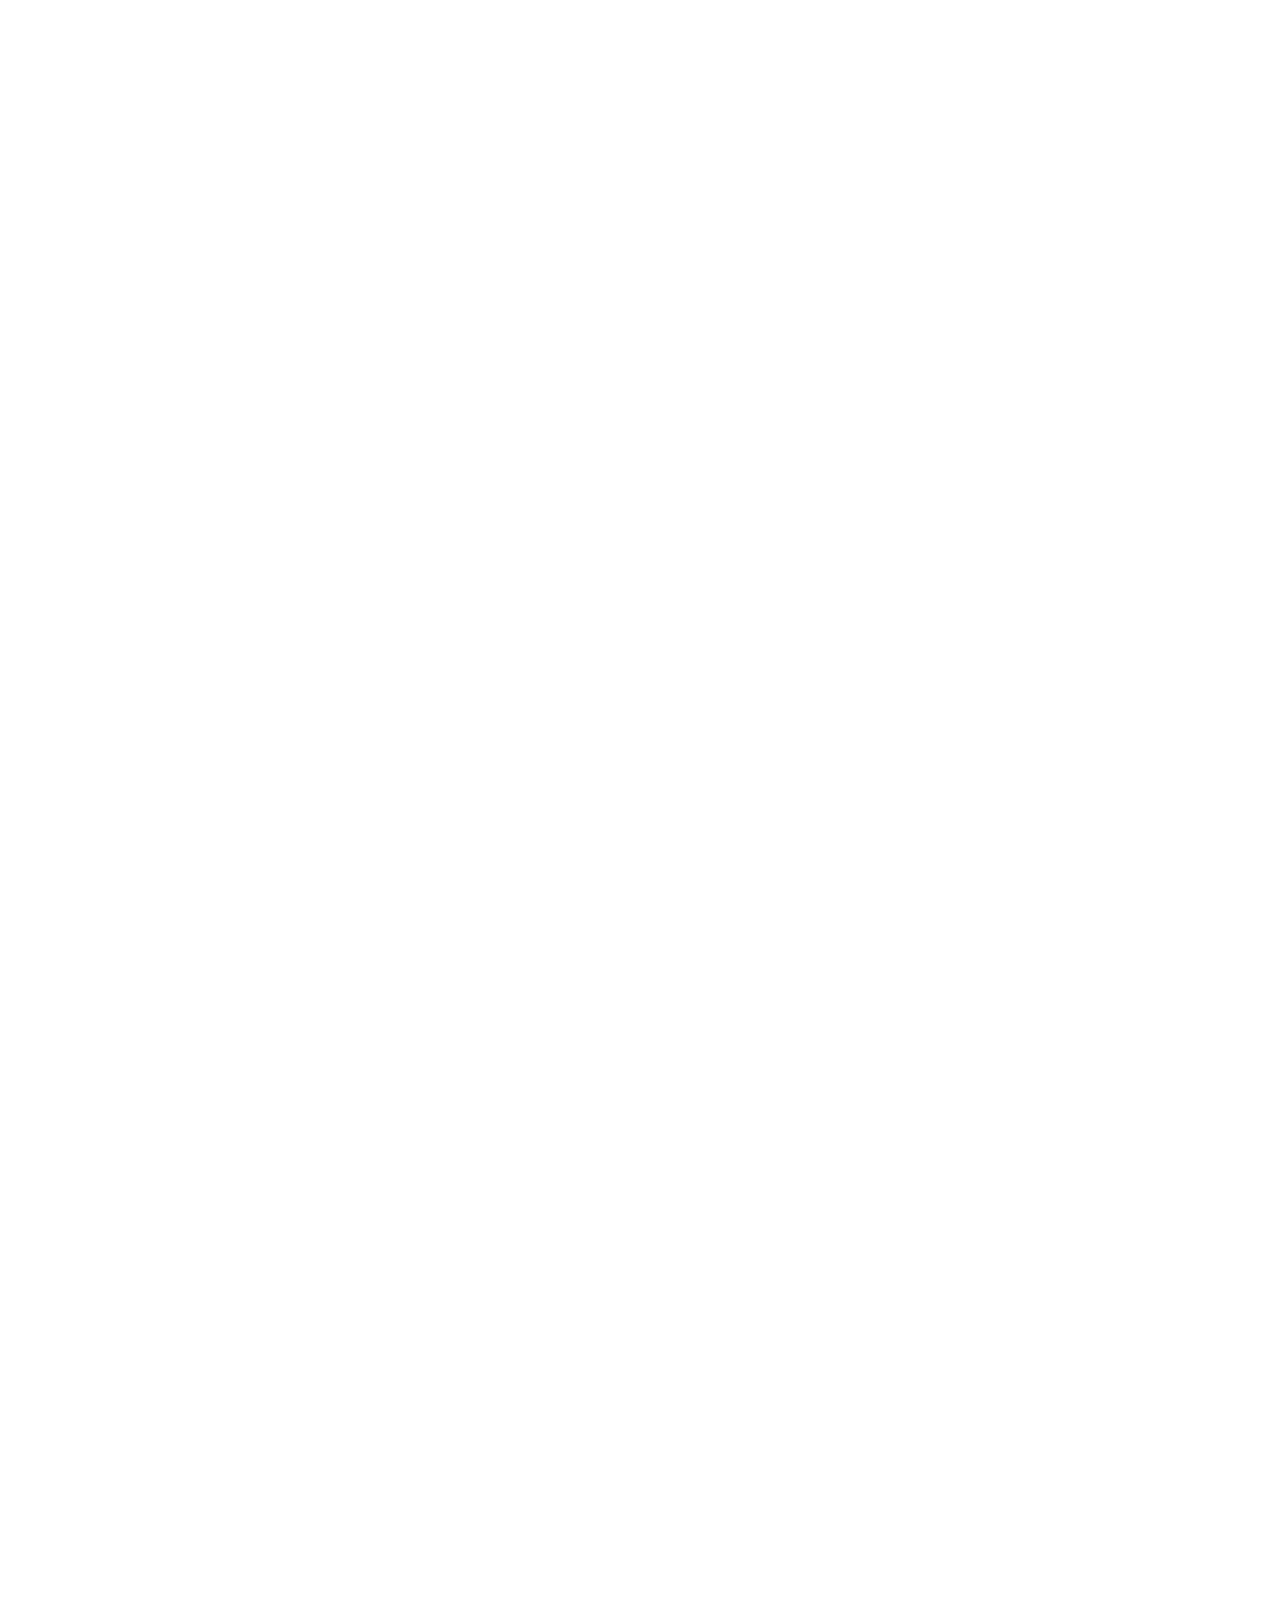
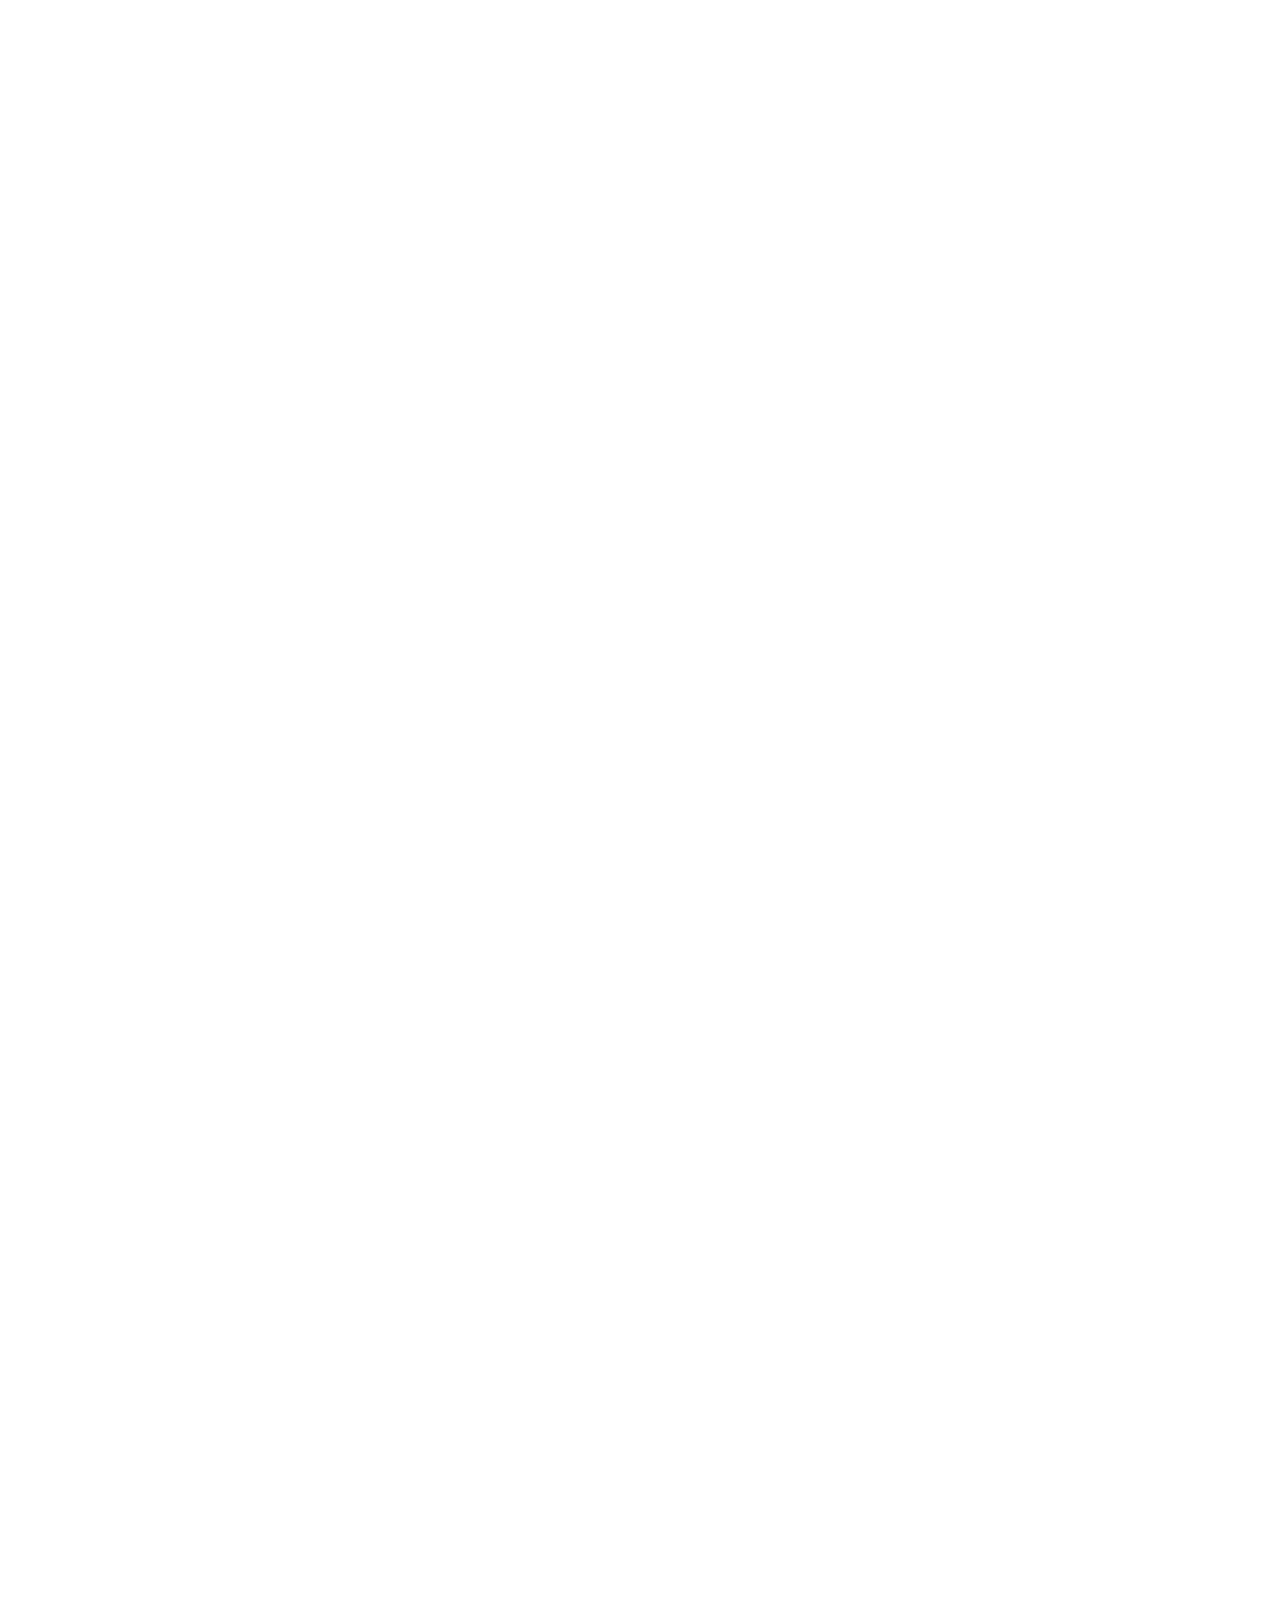
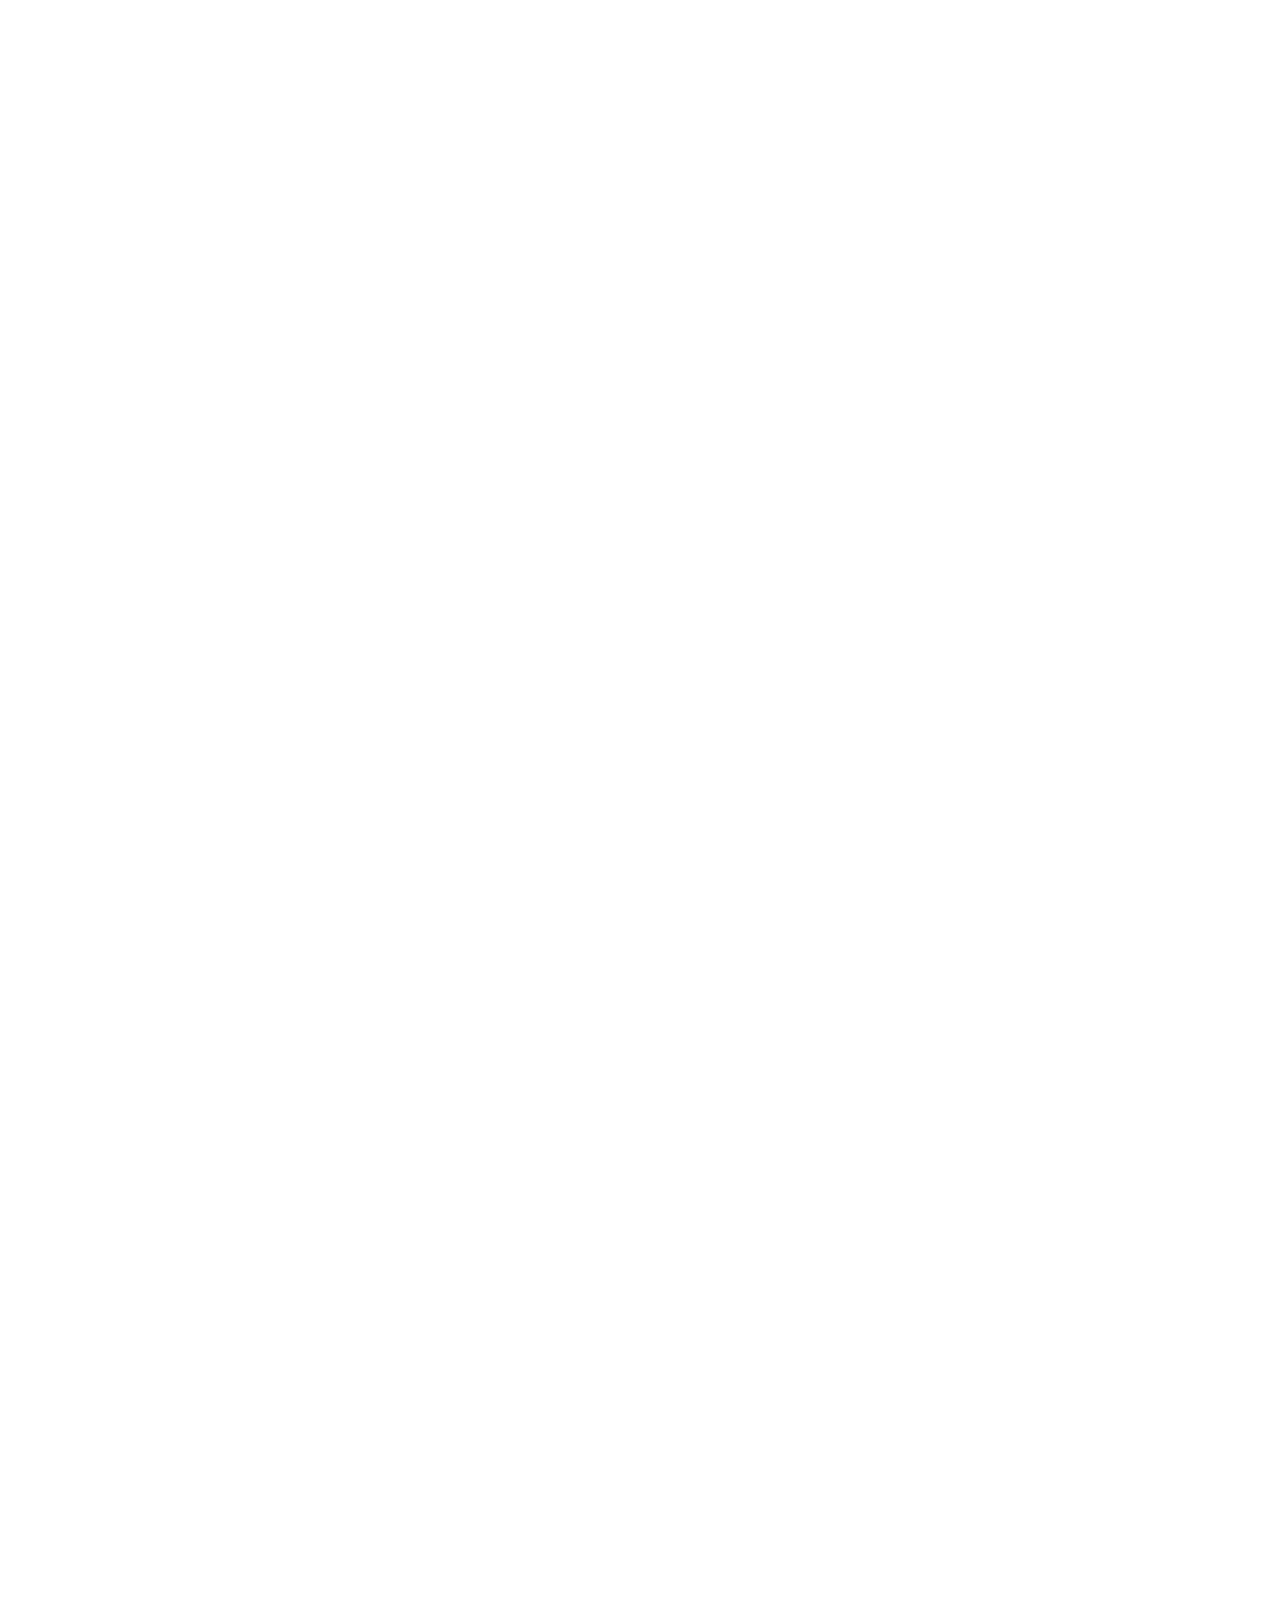
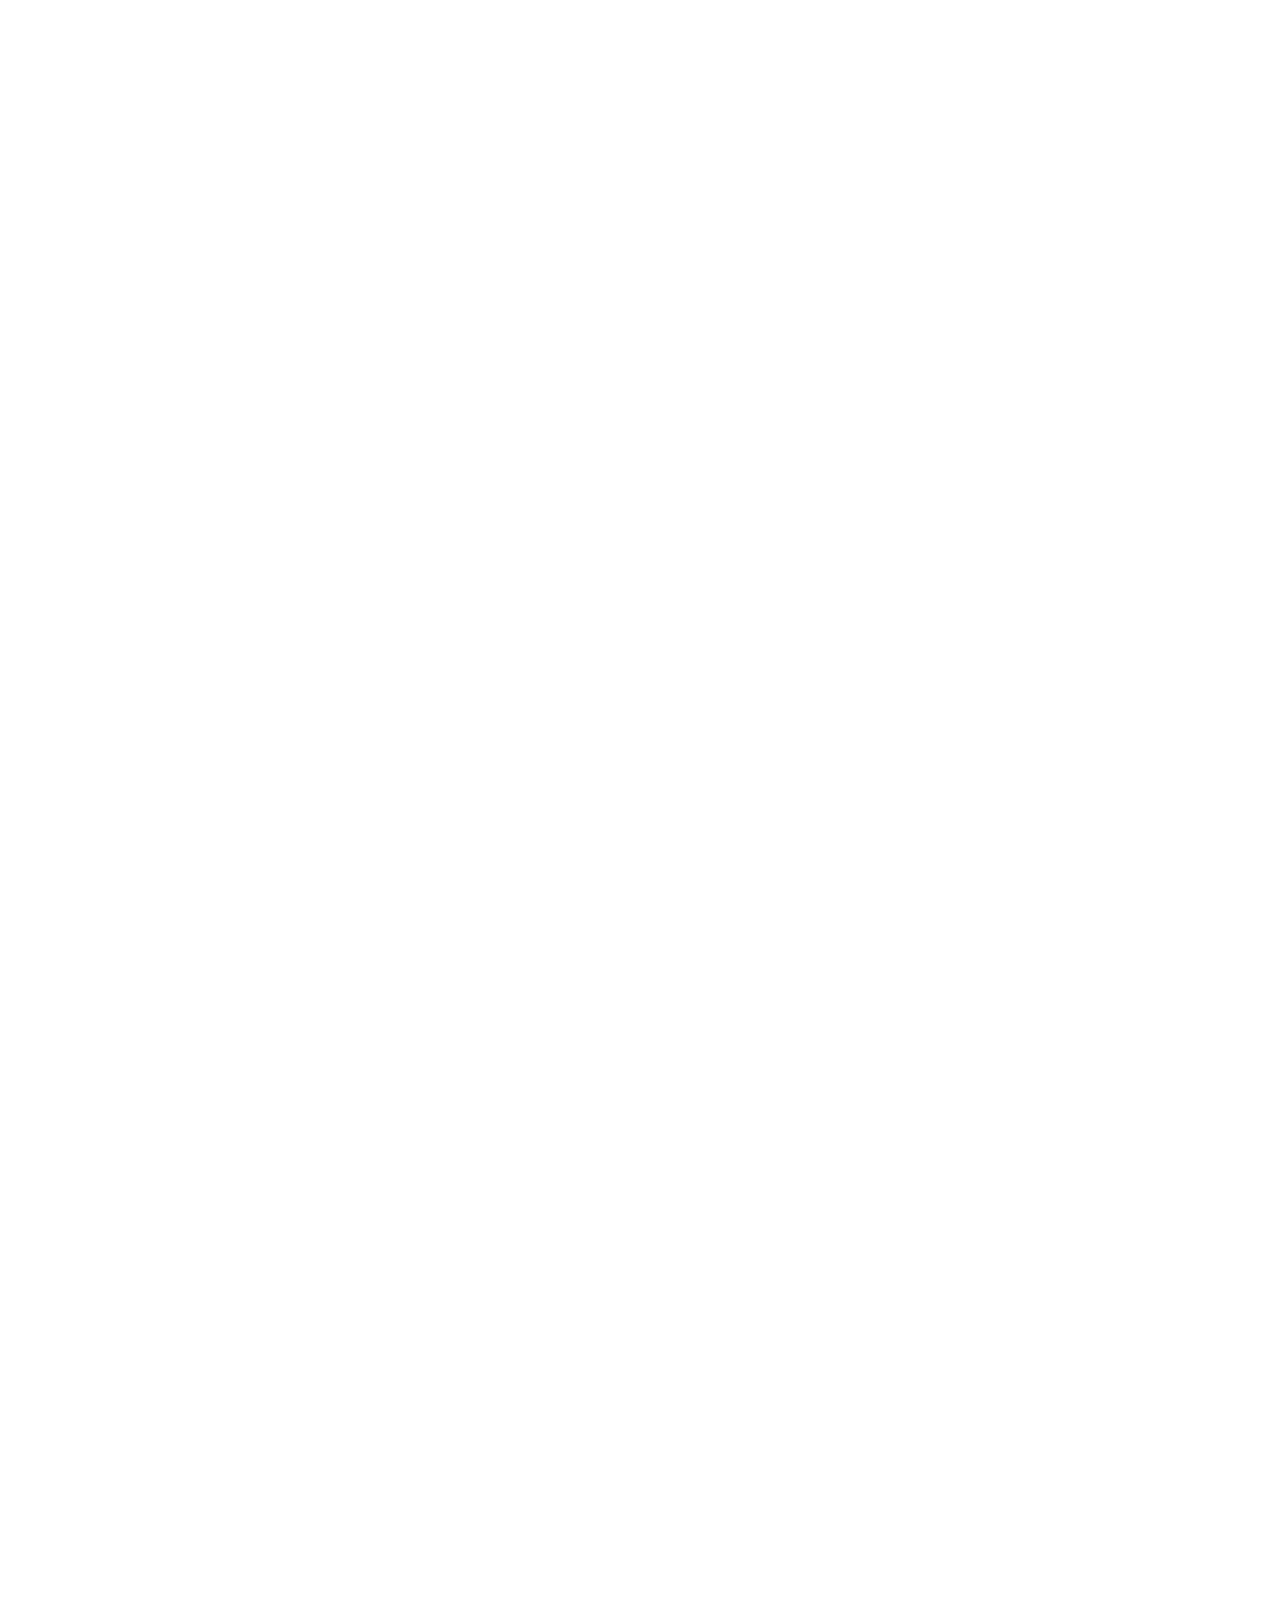
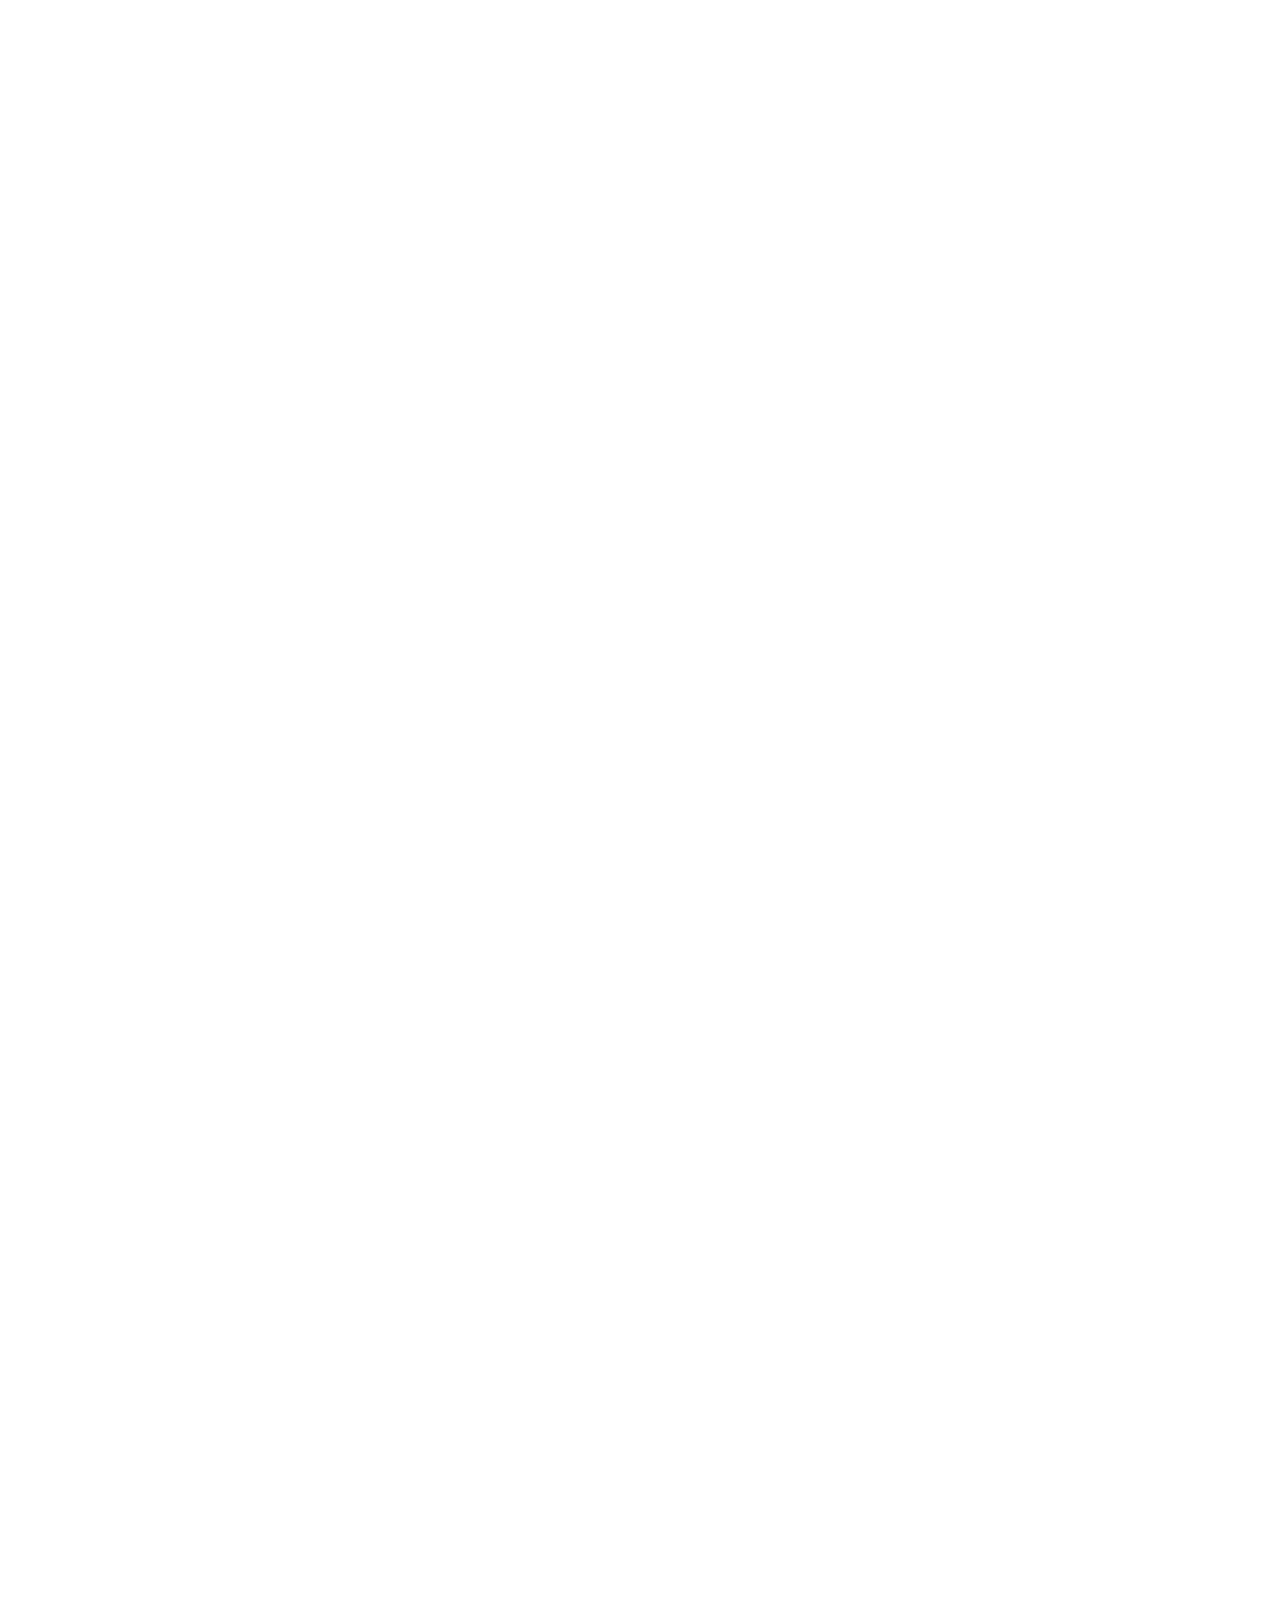
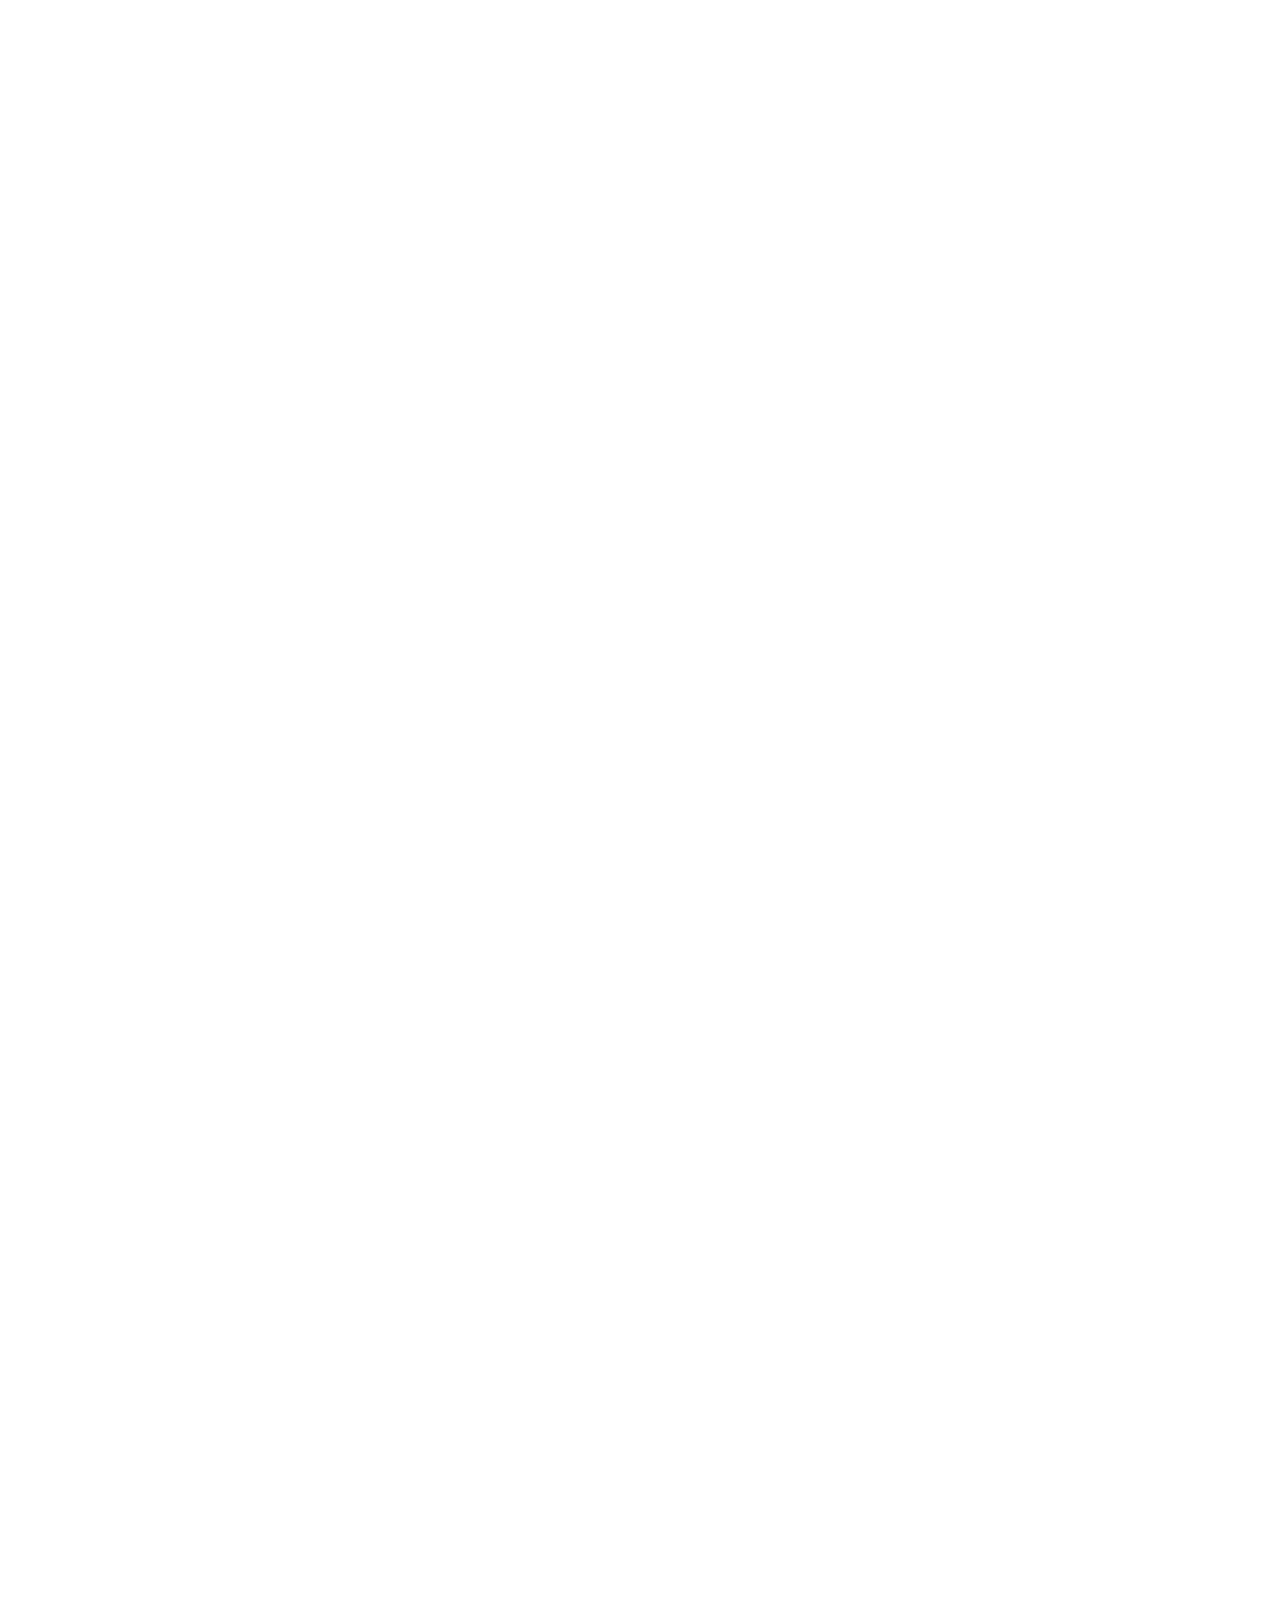
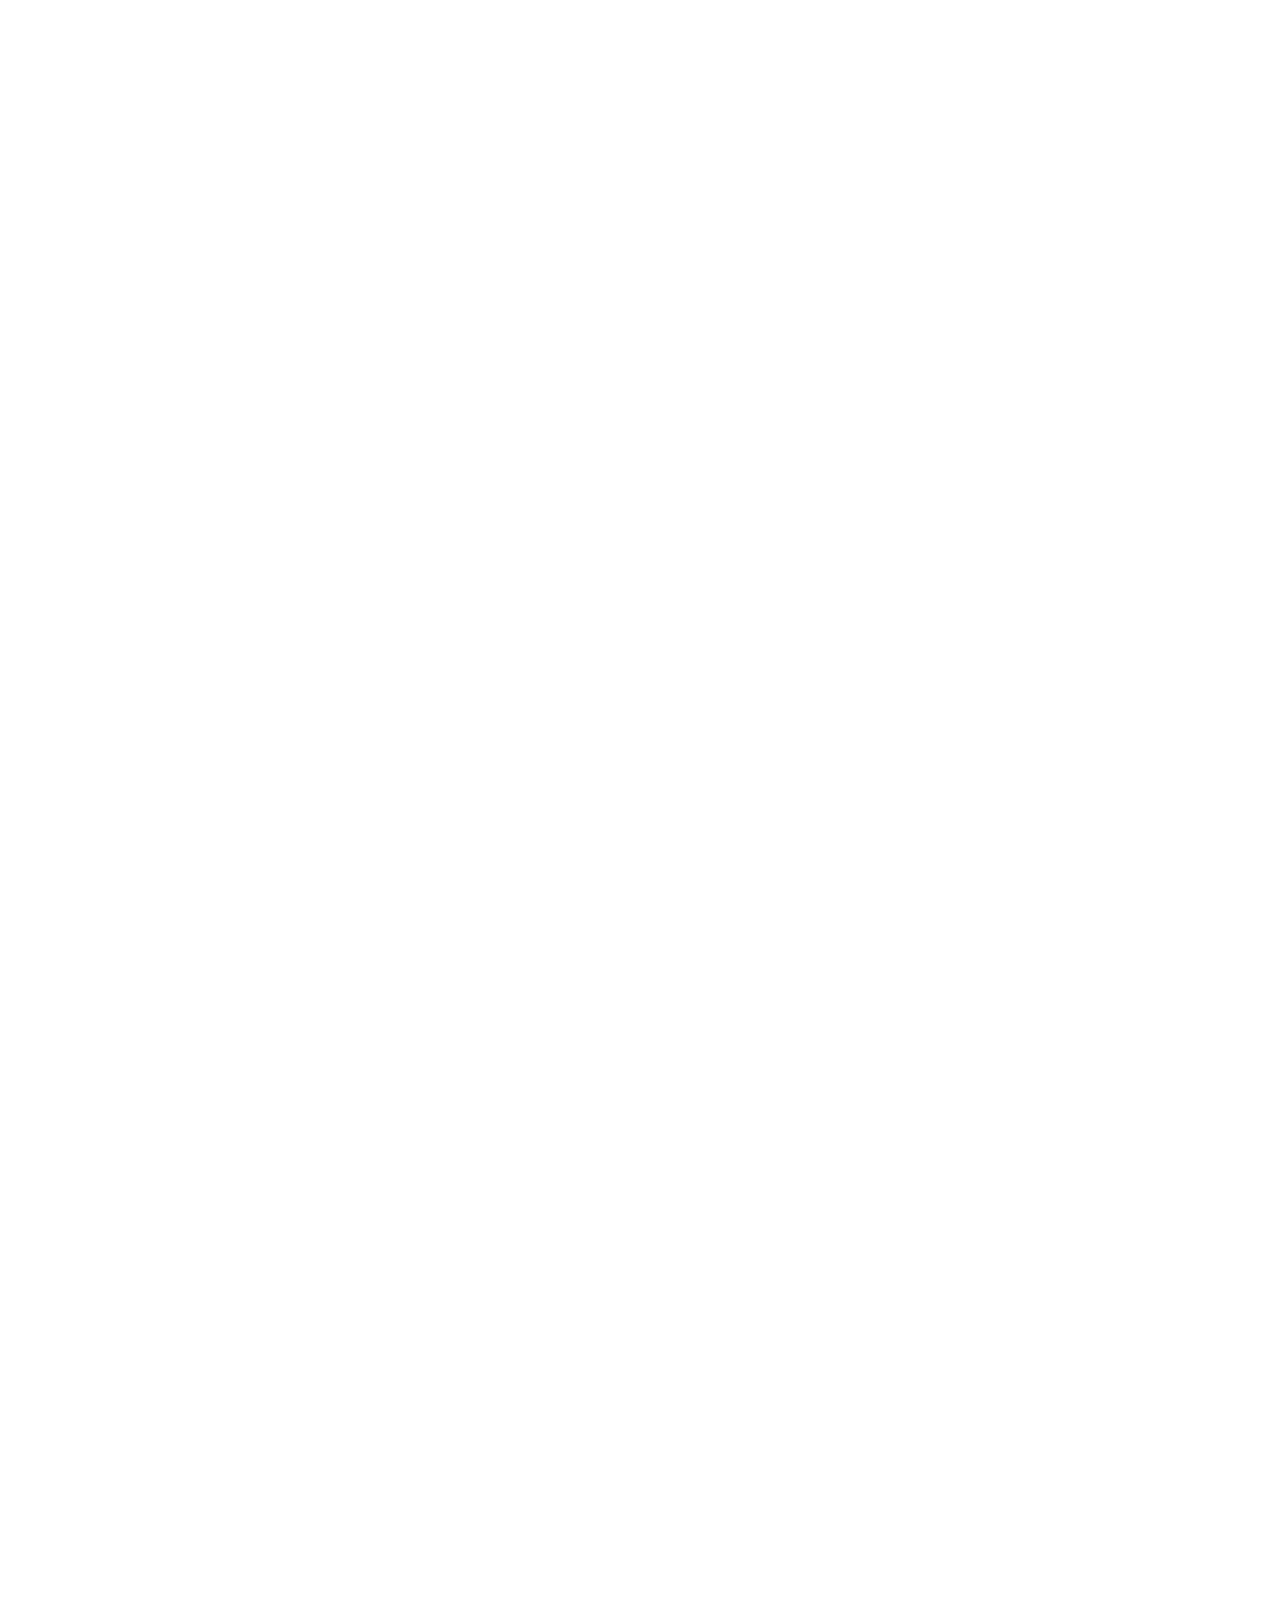
==== commit 61c6c6f1: "Updates" ====
--- a/index.html
+++ b/index.html
@@ -1 +1 @@
-<!doctype html><html lang="zh-Hant-TW"><head><meta charset="utf-8"/><meta name="viewport" content="width=device-width,initial-scale=1"/><meta name="description" content="「兩廳院售票系統」為國內最主要藝文票券銷售平台，2020年，兩廳院售票系統委託「國立通大學統計學研究所」分析2013～2019年藝文票券銷售資料，透過數據分析，帶您了解國內藝文消費樣貌及產業發展趨勢。"/><title>兩廳院售票系統消費行為報告</title><link href="./static/css/2.20c35983.chunk.css" rel="stylesheet"></head><body><noscript>You need to enable JavaScript to run this app.</noscript><div id="root"></div><script>!function(e){function r(r){for(var n,l,a=r[0],f=r[1],i=r[2],p=0,s=[];p<a.length;p++)l=a[p],Object.prototype.hasOwnProperty.call(o,l)&&o[l]&&s.push(o[l][0]),o[l]=0;for(n in f)Object.prototype.hasOwnProperty.call(f,n)&&(e[n]=f[n]);for(c&&c(r);s.length;)s.shift()();return u.push.apply(u,i||[]),t()}function t(){for(var e,r=0;r<u.length;r++){for(var t=u[r],n=!0,a=1;a<t.length;a++){var f=t[a];0!==o[f]&&(n=!1)}n&&(u.splice(r--,1),e=l(l.s=t[0]))}return e}var n={},o={1:0},u=[];function l(r){if(n[r])return n[r].exports;var t=n[r]={i:r,l:!1,exports:{}};return e[r].call(t.exports,t,t.exports,l),t.l=!0,t.exports}l.m=e,l.c=n,l.d=function(e,r,t){l.o(e,r)||Object.defineProperty(e,r,{enumerable:!0,get:t})},l.r=function(e){"undefined"!=typeof Symbol&&Symbol.toStringTag&&Object.defineProperty(e,Symbol.toStringTag,{value:"Module"}),Object.defineProperty(e,"__esModule",{value:!0})},l.t=function(e,r){if(1&r&&(e=l(e)),8&r)return e;if(4&r&&"object"==typeof e&&e&&e.__esModule)return e;var t=Object.create(null);if(l.r(t),Object.defineProperty(t,"default",{enumerable:!0,value:e}),2&r&&"string"!=typeof e)for(var n in e)l.d(t,n,function(r){return e[r]}.bind(null,n));return t},l.n=function(e){var r=e&&e.__esModule?function(){return e.default}:function(){return e};return l.d(r,"a",r),r},l.o=function(e,r){return Object.prototype.hasOwnProperty.call(e,r)},l.p="./";var a=this["webpackJsonpstyled-cra"]=this["webpackJsonpstyled-cra"]||[],f=a.push.bind(a);a.push=r,a=a.slice();for(var i=0;i<a.length;i++)r(a[i]);var c=f;t()}([])</script><script src="./static/js/2.ee20896f.chunk.js"></script><script src="./static/js/main.4aca1de6.chunk.js"></script></body></html>+<!doctype html><html lang="zh-Hant-TW"><head><meta charset="utf-8"/><meta name="viewport" content="width=device-width,initial-scale=1"/><meta name="description" content="「兩廳院售票系統」為國內最主要藝文票券銷售平台，2020年，兩廳院售票系統委託「國立通大學統計學研究所」分析2013～2019年藝文票券銷售資料，透過數據分析，帶您了解國內藝文消費樣貌及產業發展趨勢。"/><title>兩廳院售票系統消費行為報告</title><link href="./static/css/2.20c35983.chunk.css" rel="stylesheet"></head><body><noscript>You need to enable JavaScript to run this app.</noscript><div id="root"></div><script>!function(e){function r(r){for(var n,l,a=r[0],f=r[1],i=r[2],p=0,s=[];p<a.length;p++)l=a[p],Object.prototype.hasOwnProperty.call(o,l)&&o[l]&&s.push(o[l][0]),o[l]=0;for(n in f)Object.prototype.hasOwnProperty.call(f,n)&&(e[n]=f[n]);for(c&&c(r);s.length;)s.shift()();return u.push.apply(u,i||[]),t()}function t(){for(var e,r=0;r<u.length;r++){for(var t=u[r],n=!0,a=1;a<t.length;a++){var f=t[a];0!==o[f]&&(n=!1)}n&&(u.splice(r--,1),e=l(l.s=t[0]))}return e}var n={},o={1:0},u=[];function l(r){if(n[r])return n[r].exports;var t=n[r]={i:r,l:!1,exports:{}};return e[r].call(t.exports,t,t.exports,l),t.l=!0,t.exports}l.m=e,l.c=n,l.d=function(e,r,t){l.o(e,r)||Object.defineProperty(e,r,{enumerable:!0,get:t})},l.r=function(e){"undefined"!=typeof Symbol&&Symbol.toStringTag&&Object.defineProperty(e,Symbol.toStringTag,{value:"Module"}),Object.defineProperty(e,"__esModule",{value:!0})},l.t=function(e,r){if(1&r&&(e=l(e)),8&r)return e;if(4&r&&"object"==typeof e&&e&&e.__esModule)return e;var t=Object.create(null);if(l.r(t),Object.defineProperty(t,"default",{enumerable:!0,value:e}),2&r&&"string"!=typeof e)for(var n in e)l.d(t,n,function(r){return e[r]}.bind(null,n));return t},l.n=function(e){var r=e&&e.__esModule?function(){return e.default}:function(){return e};return l.d(r,"a",r),r},l.o=function(e,r){return Object.prototype.hasOwnProperty.call(e,r)},l.p="./";var a=this["webpackJsonpstyled-cra"]=this["webpackJsonpstyled-cra"]||[],f=a.push.bind(a);a.push=r,a=a.slice();for(var i=0;i<a.length;i++)r(a[i]);var c=f;t()}([])</script><script src="./static/js/2.f36121f1.chunk.js"></script><script src="./static/js/main.3ee17a4f.chunk.js"></script></body></html>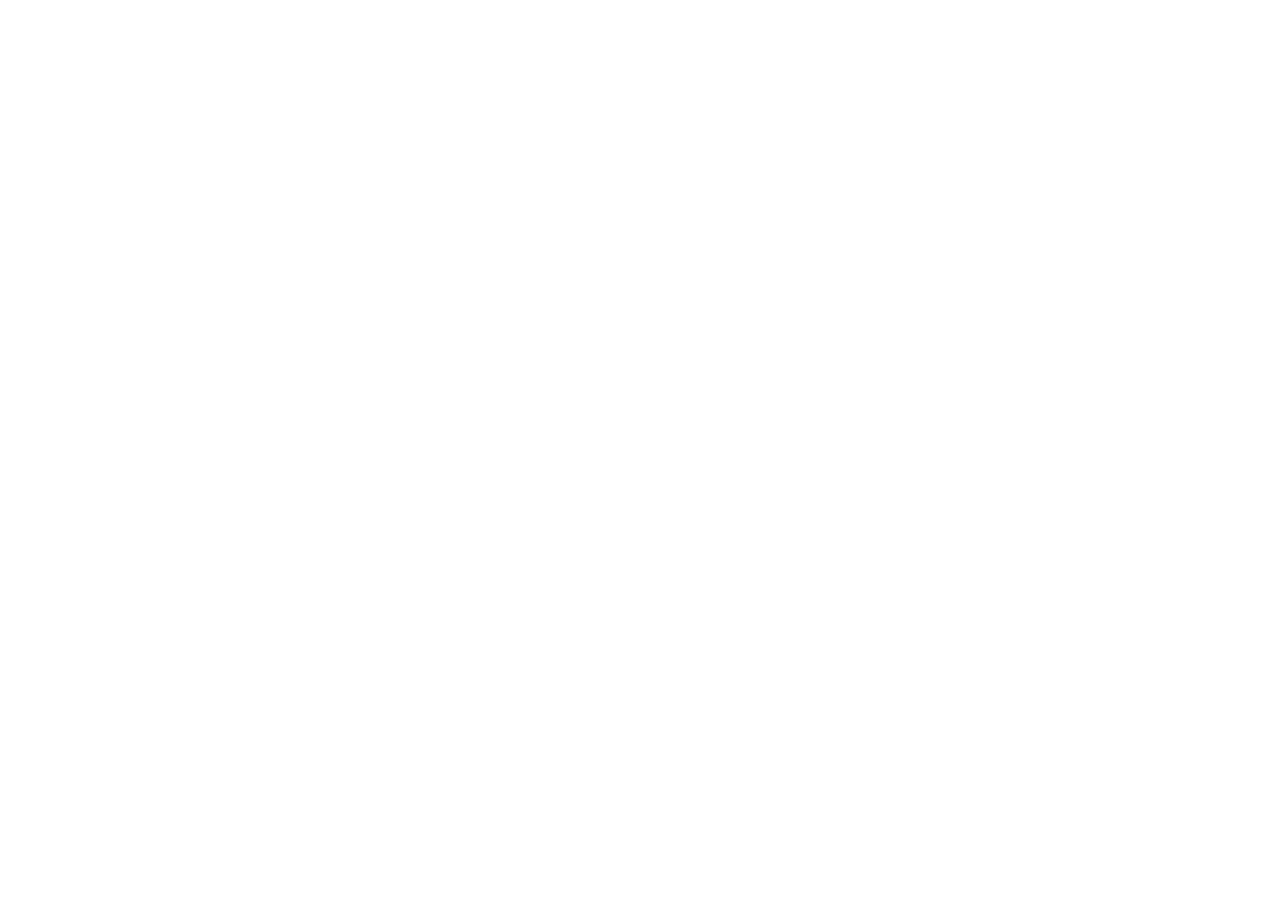
==== commit f4dcea4e: "Updates" ====
--- a/index.html
+++ b/index.html
@@ -1 +1 @@
-<!doctype html><html lang="zh-Hant-TW"><head><meta charset="utf-8"/><meta name="viewport" content="width=device-width,initial-scale=1"/><meta name="description" content="「兩廳院售票系統」為國內最主要藝文票券銷售平台，2020年，兩廳院售票系統委託「國立通大學統計學研究所」分析2013～2019年藝文票券銷售資料，透過數據分析，帶您了解國內藝文消費樣貌及產業發展趨勢。"/><title>兩廳院售票系統消費行為報告</title><link href="./static/css/2.20c35983.chunk.css" rel="stylesheet"></head><body><noscript>You need to enable JavaScript to run this app.</noscript><div id="root"></div><script>!function(e){function r(r){for(var n,l,a=r[0],f=r[1],i=r[2],p=0,s=[];p<a.length;p++)l=a[p],Object.prototype.hasOwnProperty.call(o,l)&&o[l]&&s.push(o[l][0]),o[l]=0;for(n in f)Object.prototype.hasOwnProperty.call(f,n)&&(e[n]=f[n]);for(c&&c(r);s.length;)s.shift()();return u.push.apply(u,i||[]),t()}function t(){for(var e,r=0;r<u.length;r++){for(var t=u[r],n=!0,a=1;a<t.length;a++){var f=t[a];0!==o[f]&&(n=!1)}n&&(u.splice(r--,1),e=l(l.s=t[0]))}return e}var n={},o={1:0},u=[];function l(r){if(n[r])return n[r].exports;var t=n[r]={i:r,l:!1,exports:{}};return e[r].call(t.exports,t,t.exports,l),t.l=!0,t.exports}l.m=e,l.c=n,l.d=function(e,r,t){l.o(e,r)||Object.defineProperty(e,r,{enumerable:!0,get:t})},l.r=function(e){"undefined"!=typeof Symbol&&Symbol.toStringTag&&Object.defineProperty(e,Symbol.toStringTag,{value:"Module"}),Object.defineProperty(e,"__esModule",{value:!0})},l.t=function(e,r){if(1&r&&(e=l(e)),8&r)return e;if(4&r&&"object"==typeof e&&e&&e.__esModule)return e;var t=Object.create(null);if(l.r(t),Object.defineProperty(t,"default",{enumerable:!0,value:e}),2&r&&"string"!=typeof e)for(var n in e)l.d(t,n,function(r){return e[r]}.bind(null,n));return t},l.n=function(e){var r=e&&e.__esModule?function(){return e.default}:function(){return e};return l.d(r,"a",r),r},l.o=function(e,r){return Object.prototype.hasOwnProperty.call(e,r)},l.p="./";var a=this["webpackJsonpstyled-cra"]=this["webpackJsonpstyled-cra"]||[],f=a.push.bind(a);a.push=r,a=a.slice();for(var i=0;i<a.length;i++)r(a[i]);var c=f;t()}([])</script><script src="./static/js/2.f36121f1.chunk.js"></script><script src="./static/js/main.3ee17a4f.chunk.js"></script></body></html>+<!doctype html><html lang="zh-Hant-TW"><head><meta charset="utf-8"/><meta name="viewport" content="width=device-width,initial-scale=1"/><meta name="description" content="「兩廳院售票系統」為國內最主要藝文票券銷售平台，2020年，兩廳院售票系統委託「國立通大學統計學研究所」分析2013～2019年藝文票券銷售資料，透過數據分析，帶您了解國內藝文消費樣貌及產業發展趨勢。"/><title>兩廳院售票系統消費行為報告</title><meta property="og:image" content="https://relabcc.github.io/artsticket-2020/share.png"/><link href="./static/css/2.5db68532.chunk.css" rel="stylesheet"></head><body><noscript>You need to enable JavaScript to run this app.</noscript><div id="root"></div><script>!function(e){function r(r){for(var n,l,a=r[0],f=r[1],i=r[2],p=0,s=[];p<a.length;p++)l=a[p],Object.prototype.hasOwnProperty.call(o,l)&&o[l]&&s.push(o[l][0]),o[l]=0;for(n in f)Object.prototype.hasOwnProperty.call(f,n)&&(e[n]=f[n]);for(c&&c(r);s.length;)s.shift()();return u.push.apply(u,i||[]),t()}function t(){for(var e,r=0;r<u.length;r++){for(var t=u[r],n=!0,a=1;a<t.length;a++){var f=t[a];0!==o[f]&&(n=!1)}n&&(u.splice(r--,1),e=l(l.s=t[0]))}return e}var n={},o={1:0},u=[];function l(r){if(n[r])return n[r].exports;var t=n[r]={i:r,l:!1,exports:{}};return e[r].call(t.exports,t,t.exports,l),t.l=!0,t.exports}l.m=e,l.c=n,l.d=function(e,r,t){l.o(e,r)||Object.defineProperty(e,r,{enumerable:!0,get:t})},l.r=function(e){"undefined"!=typeof Symbol&&Symbol.toStringTag&&Object.defineProperty(e,Symbol.toStringTag,{value:"Module"}),Object.defineProperty(e,"__esModule",{value:!0})},l.t=function(e,r){if(1&r&&(e=l(e)),8&r)return e;if(4&r&&"object"==typeof e&&e&&e.__esModule)return e;var t=Object.create(null);if(l.r(t),Object.defineProperty(t,"default",{enumerable:!0,value:e}),2&r&&"string"!=typeof e)for(var n in e)l.d(t,n,function(r){return e[r]}.bind(null,n));return t},l.n=function(e){var r=e&&e.__esModule?function(){return e.default}:function(){return e};return l.d(r,"a",r),r},l.o=function(e,r){return Object.prototype.hasOwnProperty.call(e,r)},l.p="./";var a=this["webpackJsonpstyled-cra"]=this["webpackJsonpstyled-cra"]||[],f=a.push.bind(a);a.push=r,a=a.slice();for(var i=0;i<a.length;i++)r(a[i]);var c=f;t()}([])</script><script src="./static/js/2.3e0964ca.chunk.js"></script><script src="./static/js/main.0c2249d5.chunk.js"></script></body></html>--- a/static/css/2.5db68532.chunk.css
+++ b/static/css/2.5db68532.chunk.css
@@ -0,0 +1,2 @@
+@charset "UTF-8";*,:after,:before{box-sizing:border-box}:after,:before{text-decoration:inherit;vertical-align:inherit}html{cursor:default;line-height:1.5;-moz-tab-size:4;tab-size:4;-webkit-tap-highlight-color:transparent;-ms-text-size-adjust:100%;-webkit-text-size-adjust:100%;word-break:break-word}body{margin:0}h1{font-size:2em;margin:.67em 0}dl dl,dl ol,dl ul,ol dl,ol ol,ol ul,ul dl,ul ol,ul ul{margin:0}hr{height:0;overflow:visible}main{display:block}nav ol,nav ul{list-style:none;padding:0}pre{font-family:monospace,monospace;font-size:1em}a{background-color:transparent}abbr[title]{text-decoration:underline;-webkit-text-decoration:underline dotted;text-decoration:underline dotted}b,strong{font-weight:bolder}code,kbd,samp{font-family:monospace,monospace;font-size:1em}small{font-size:80%}audio,canvas,iframe,img,svg,video{vertical-align:middle}audio,video{display:inline-block}audio:not([controls]){display:none;height:0}iframe,img{border-style:none}svg:not([fill]){fill:currentColor}svg:not(:root){overflow:hidden}table{border-collapse:collapse}button,input,select{margin:0}button{overflow:visible;text-transform:none}[type=button],[type=reset],[type=submit],button{-webkit-appearance:button}fieldset{border:1px solid #a0a0a0;padding:.35em .75em .625em}input{overflow:visible}legend{color:inherit;display:table;max-width:100%;white-space:normal}progress{display:inline-block;vertical-align:baseline}select{text-transform:none}textarea{margin:0;overflow:auto;resize:vertical}[type=checkbox],[type=radio]{padding:0}[type=search]{-webkit-appearance:textfield;outline-offset:-2px}::-webkit-inner-spin-button,::-webkit-outer-spin-button{height:auto}::-webkit-input-placeholder{color:inherit;opacity:.54}::-webkit-search-decoration{-webkit-appearance:none}::-webkit-file-upload-button{-webkit-appearance:button;font:inherit}::-moz-focus-inner{border-style:none;padding:0}:-moz-focusring{outline:1px dotted ButtonText}:-moz-ui-invalid{box-shadow:none}details,dialog{display:block}dialog{background-color:#fff;border:solid;color:#000;height:-moz-fit-content;height:-webkit-fit-content;height:fit-content;left:0;margin:auto;padding:1em;position:absolute;right:0;width:-moz-fit-content;width:-webkit-fit-content;width:fit-content}dialog:not([open]){display:none}summary{display:list-item}canvas{display:inline-block}template{display:none}[tabindex],a,area,button,input,label,select,summary,textarea{touch-action:manipulation}[hidden]{display:none}[aria-busy=true]{cursor:progress}[aria-controls]{cursor:pointer}[aria-disabled=true],[disabled]{cursor:not-allowed}[aria-hidden=false][hidden]{display:inline;display:initial}[aria-hidden=false][hidden]:not(:focus){clip:rect(0,0,0,0);position:absolute}.slick-slider{box-sizing:border-box;-webkit-user-select:none;-moz-user-select:none;-ms-user-select:none;user-select:none;-webkit-touch-callout:none;-khtml-user-select:none;touch-action:pan-y;-webkit-tap-highlight-color:transparent}.slick-list,.slick-slider{position:relative;display:block}.slick-list{overflow:hidden;margin:0;padding:0}.slick-list:focus{outline:none}.slick-list.dragging{cursor:pointer;cursor:hand}.slick-slider .slick-list,.slick-slider .slick-track{transform:translateZ(0)}.slick-track{position:relative;top:0;left:0;display:block;margin-left:auto;margin-right:auto}.slick-track:after,.slick-track:before{display:table;content:""}.slick-track:after{clear:both}.slick-loading .slick-track{visibility:hidden}.slick-slide{display:none;float:left;height:100%;min-height:1px}[dir=rtl] .slick-slide{float:right}.slick-slide img{display:block}.slick-slide.slick-loading img{display:none}.slick-slide.dragging img{pointer-events:none}.slick-initialized .slick-slide{display:block}.slick-loading .slick-slide{visibility:hidden}.slick-vertical .slick-slide{display:block;height:auto;border:1px solid transparent}.slick-arrow.slick-hidden{display:none}.slick-loading .slick-list{background:#fff url([data-uri]) 50% no-repeat}@font-face{font-family:"slick";font-weight:400;font-style:normal;src:url(../../static/media/slick.ced611da.eot);src:url(../../static/media/slick.ced611da.eot?#iefix) format("embedded-opentype"),url(../../static/media/slick.b7c9e1e4.woff) format("woff"),url(../../static/media/slick.d41f55a7.ttf) format("truetype"),url(../../static/media/slick.f97e3bbf.svg#slick) format("svg")}.slick-next,.slick-prev{font-size:0;line-height:0;position:absolute;top:50%;display:block;width:20px;height:20px;padding:0;transform:translateY(-50%);cursor:pointer;border:none}.slick-next,.slick-next:focus,.slick-next:hover,.slick-prev,.slick-prev:focus,.slick-prev:hover{color:transparent;outline:none;background:transparent}.slick-next:focus:before,.slick-next:hover:before,.slick-prev:focus:before,.slick-prev:hover:before{opacity:1}.slick-next.slick-disabled:before,.slick-prev.slick-disabled:before{opacity:.25}.slick-next:before,.slick-prev:before{font-family:"slick";font-size:20px;line-height:1;opacity:.75;color:#fff;-webkit-font-smoothing:antialiased;-moz-osx-font-smoothing:grayscale}.slick-prev{left:-25px}[dir=rtl] .slick-prev{right:-25px;left:auto}.slick-prev:before{content:"←"}[dir=rtl] .slick-prev:before{content:"→"}.slick-next{right:-25px}[dir=rtl] .slick-next{right:auto;left:-25px}.slick-next:before{content:"→"}[dir=rtl] .slick-next:before{content:"←"}.slick-dotted.slick-slider{margin-bottom:30px}.slick-dots{position:absolute;bottom:-25px;display:block;width:100%;padding:0;margin:0;list-style:none;text-align:center}.slick-dots li{position:relative;display:inline-block;margin:0 5px;padding:0}.slick-dots li,.slick-dots li button{width:20px;height:20px;cursor:pointer}.slick-dots li button{font-size:0;line-height:0;display:block;padding:5px;color:transparent;border:0;outline:none;background:transparent}.slick-dots li button:focus,.slick-dots li button:hover{outline:none}.slick-dots li button:focus:before,.slick-dots li button:hover:before{opacity:1}.slick-dots li button:before{font-family:"slick";font-size:6px;line-height:20px;position:absolute;top:0;left:0;width:20px;height:20px;content:"•";text-align:center;opacity:.25;color:#000;-webkit-font-smoothing:antialiased;-moz-osx-font-smoothing:grayscale}.slick-dots li.slick-active button:before{opacity:.75;color:#000}
+/*# sourceMappingURL=2.5db68532.chunk.css.map */